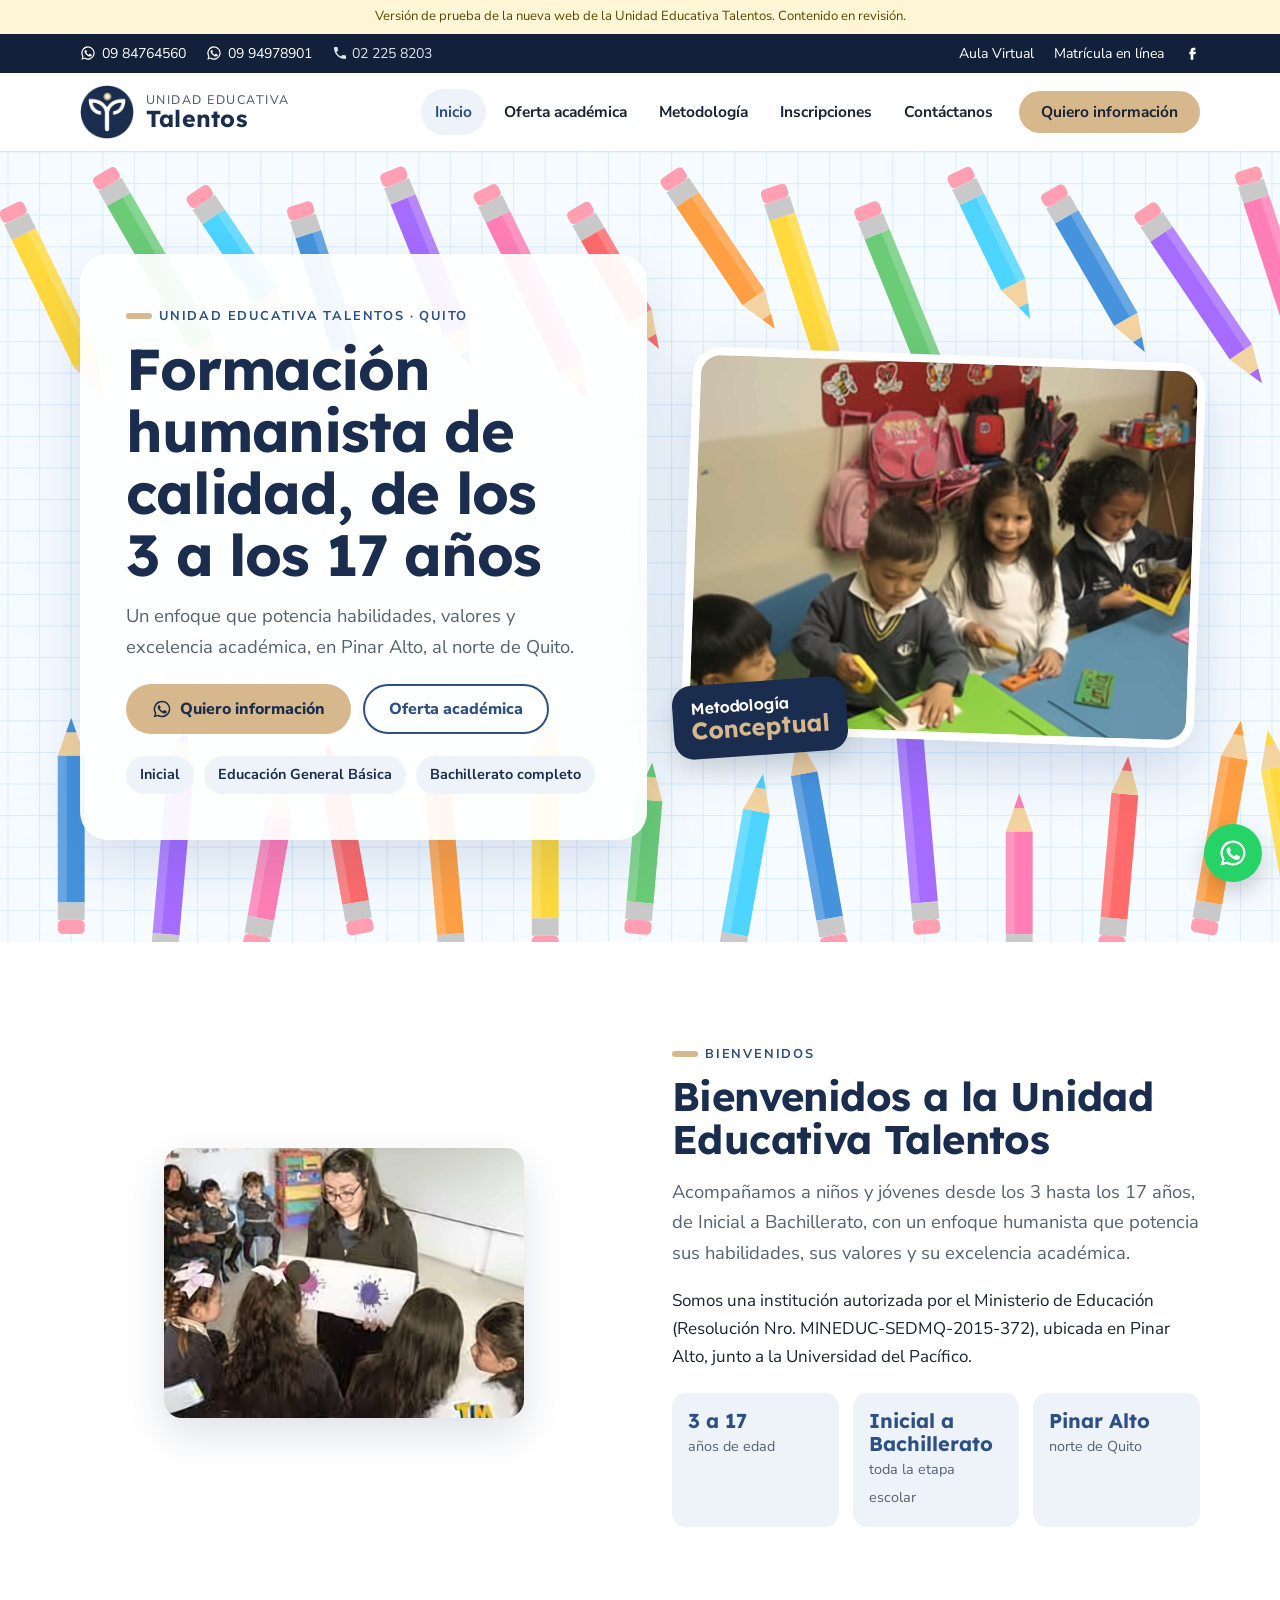
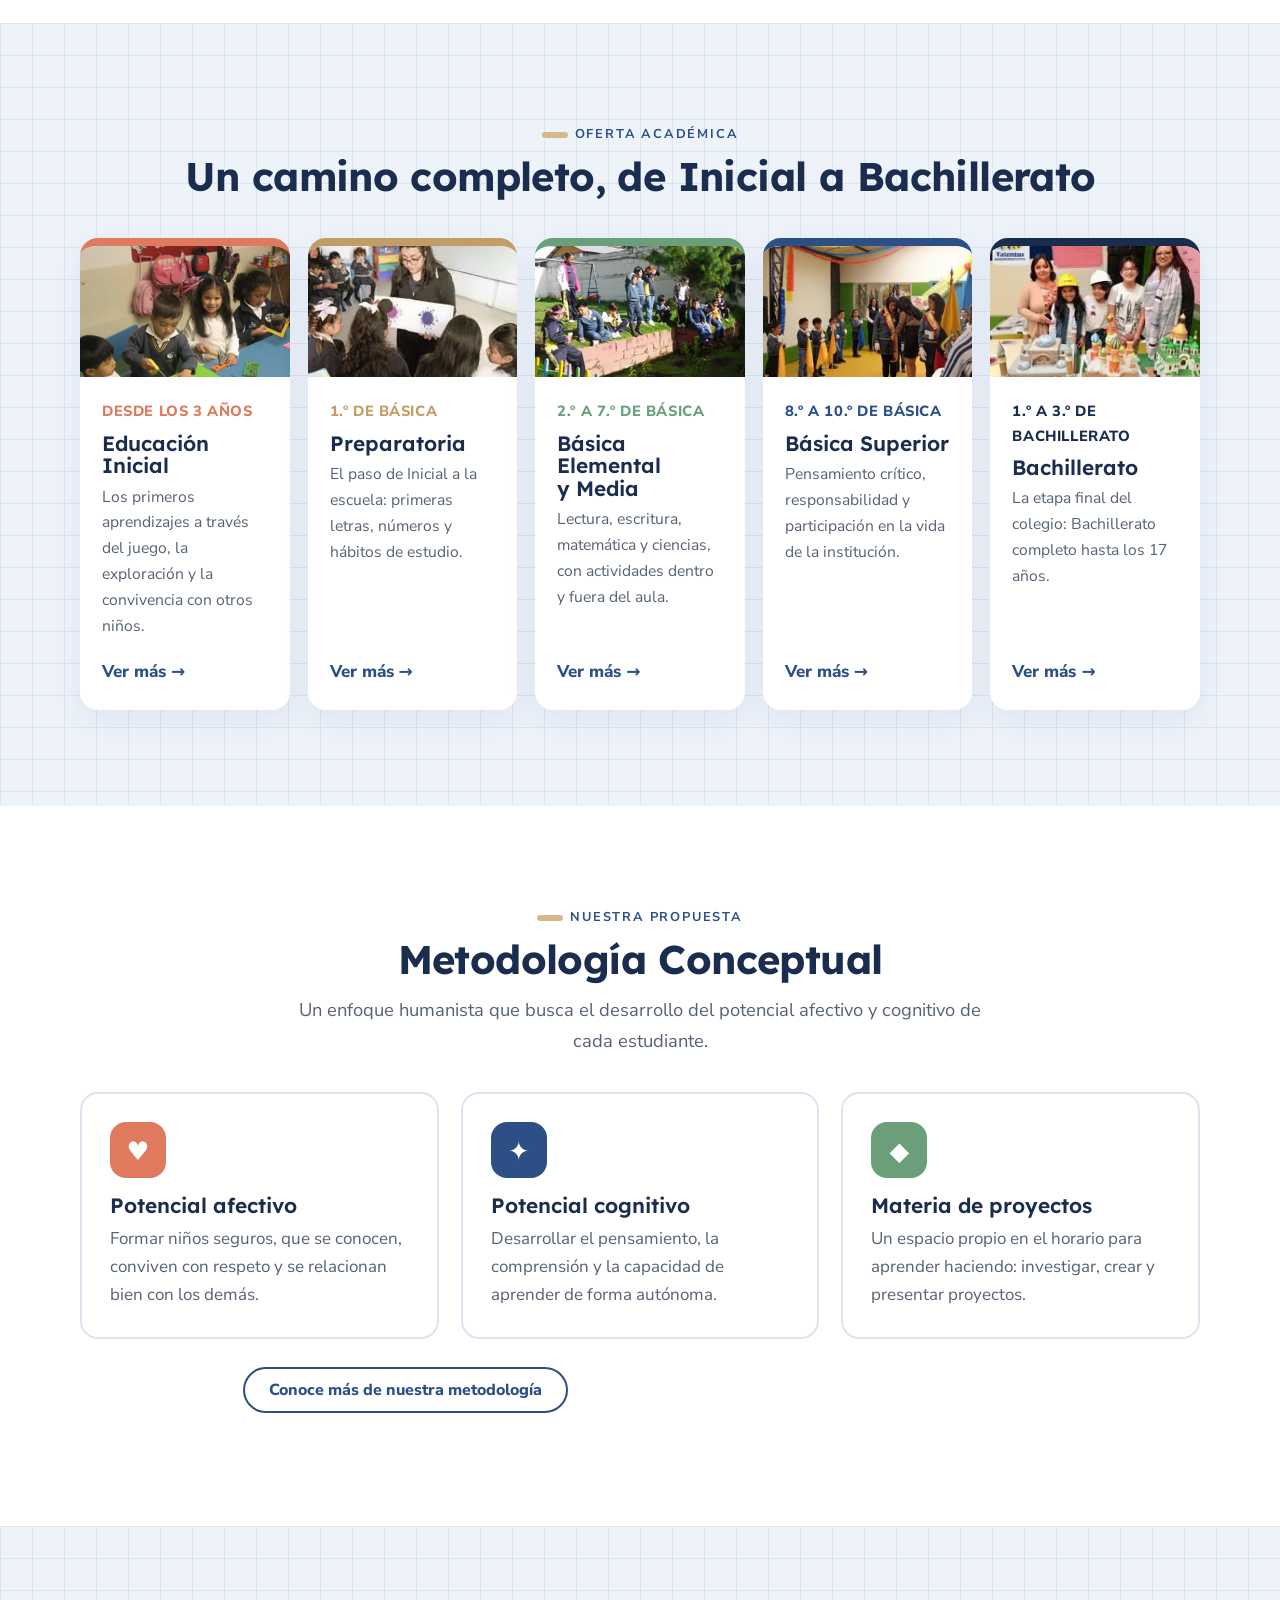
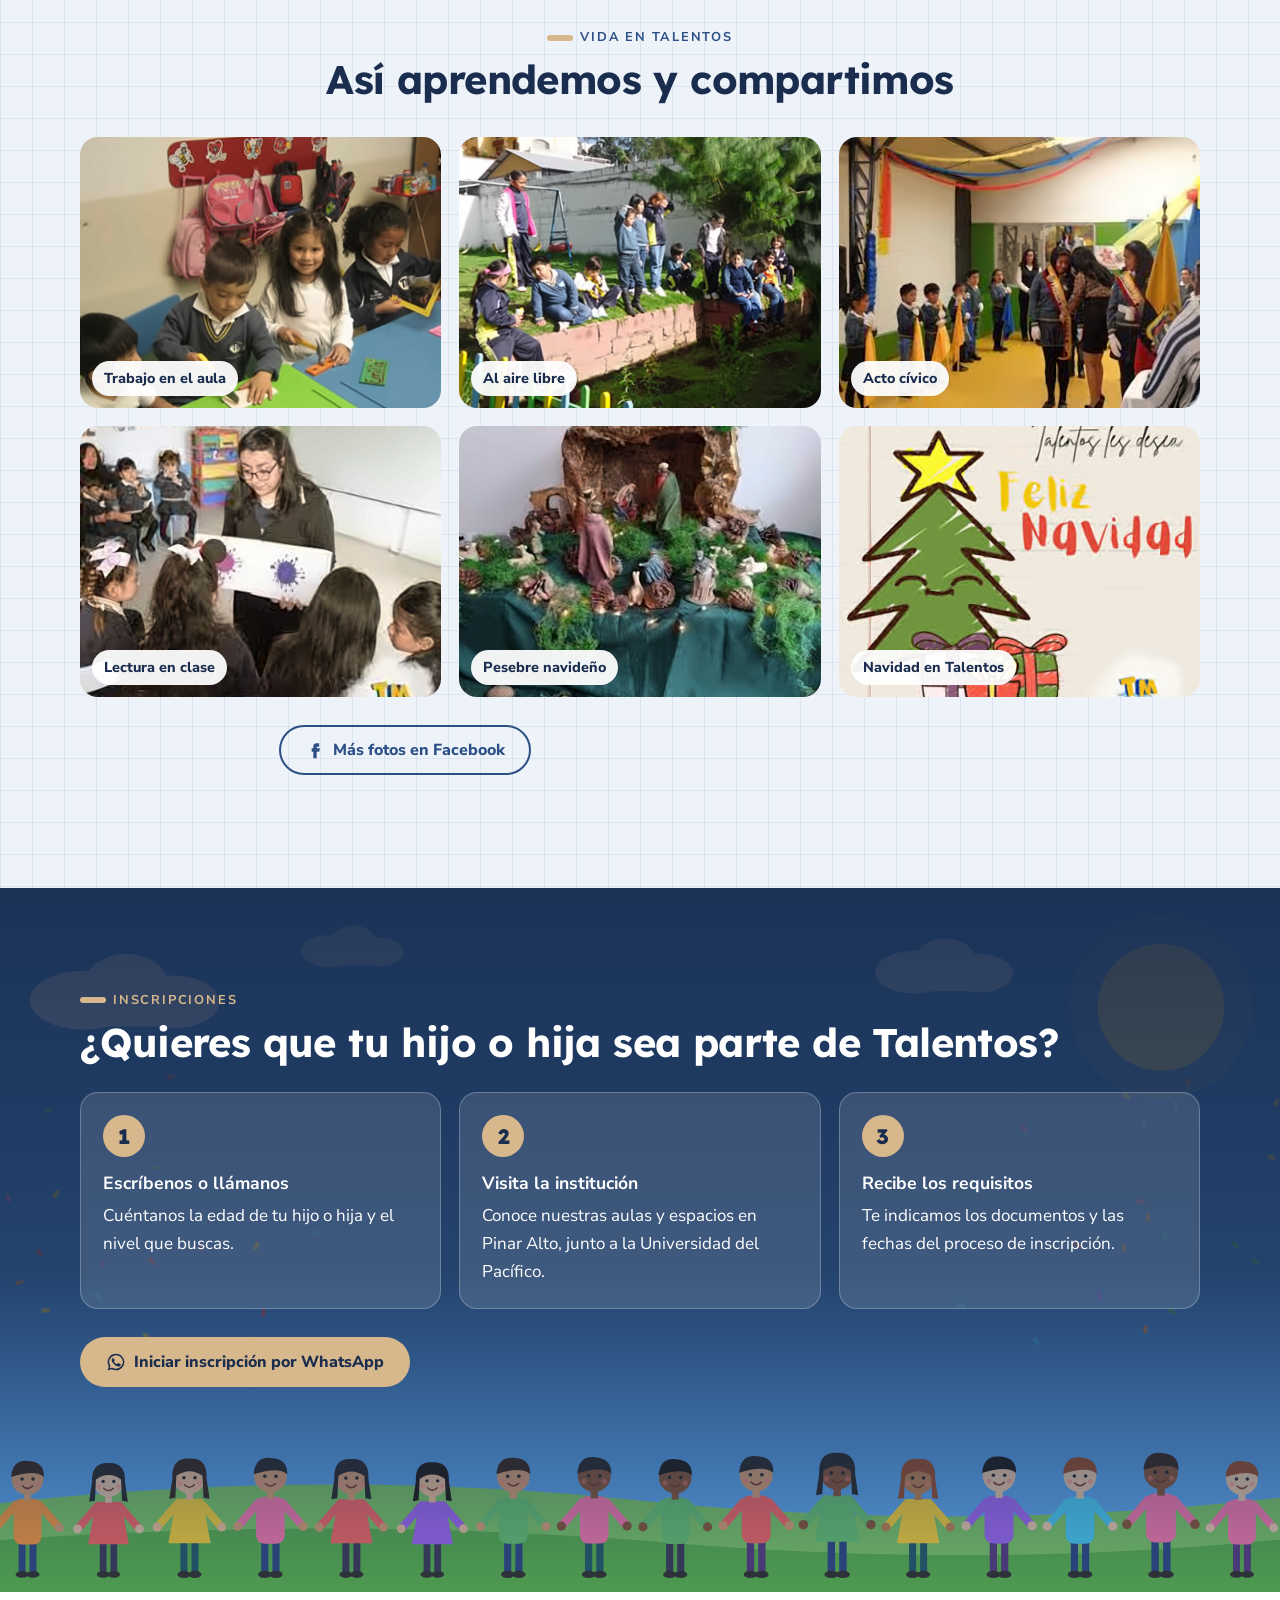
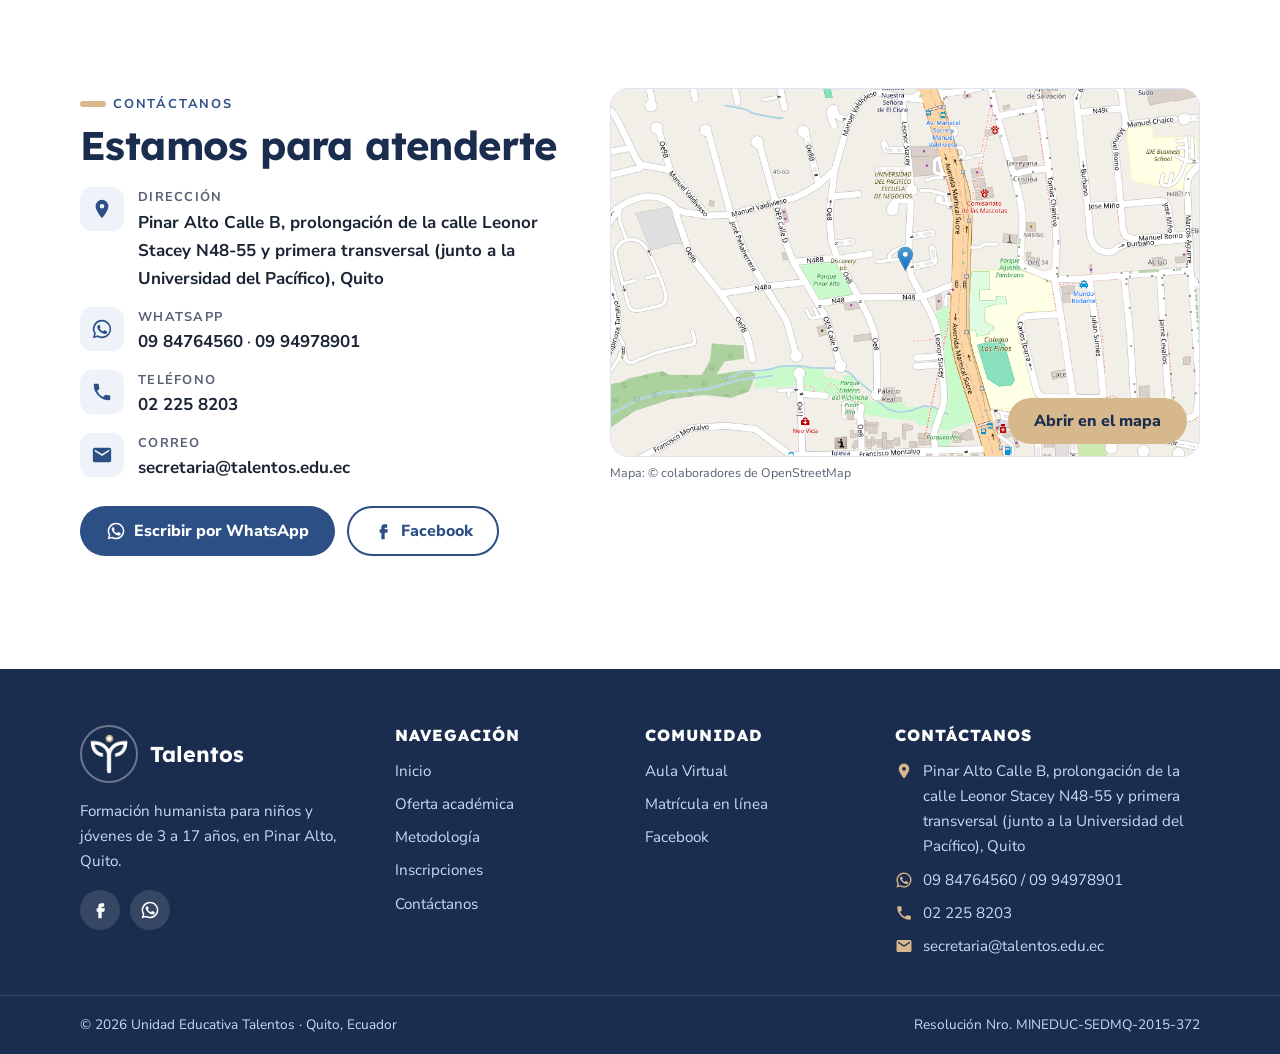
==== index.html @ 684db50d "Foto de bienvenida a 360 px Co-Authored-By: Claude Opus 5.5 <noreply@anthropic.com> Claude-Session: " ====
<!doctype html>
<html lang="es">
<head>
<meta charset="utf-8">
<meta name="viewport" content="width=device-width, initial-scale=1, viewport-fit=cover">
<title>Unidad Educativa Talentos</title>
<meta name="claude:viewport-fit-sides" content="cover">
<meta name="description" content="Formación humanista para niños y jóvenes de 3 a 17 años, de Inicial a Bachillerato, en Pinar Alto, Quito.">
<meta name="robots" content="noindex, nofollow">
<link rel="icon" href="img/favicon.png?v=202610282336">
<link rel="preconnect" href="https://fonts.googleapis.com"><link rel="preconnect" href="https://fonts.gstatic.com" crossorigin>
<link rel="stylesheet" href="https://fonts.googleapis.com/css2?family=Lexend:wght@500;600;700&family=Nunito+Sans:opsz,wght@6..12,400;6..12,700;6..12,800&display=swap">
<link rel="stylesheet" href="estilos.css?v=202610282336">
</head>
<body>
<div class="aviso">Versión de prueba de la nueva web de la Unidad Educativa Talentos. Contenido en revisión.</div>
<div class="topbar"><div class="wrap">
  <div class="grupo"><a href="https://wa.me/593984764560?text=Hola%2C%20quisiera%20informaci%C3%B3n%20sobre%20la%20Unidad%20Educativa%20Talentos" target="_blank" rel="noopener"><svg viewBox="0 0 24 24" aria-hidden="true"><path fill="currentColor" d="M12 2a10 10 0 0 0-8.6 15.1L2 22l5-1.3A10 10 0 1 0 12 2zm0 18.2a8.2 8.2 0 0 1-4.2-1.2l-.3-.2-3 .8.8-2.9-.2-.3A8.2 8.2 0 1 1 12 20.2zm4.5-6.1c-.2-.1-1.5-.7-1.7-.8s-.4-.1-.6.1-.7.8-.8 1-.3.2-.5.1a6.7 6.7 0 0 1-3.3-2.9c-.3-.4.3-.4.7-1.4.1-.2 0-.3 0-.5l-.8-1.8c-.2-.5-.4-.4-.6-.4h-.5a1 1 0 0 0-.7.3 3 3 0 0 0-.9 2.2 5.2 5.2 0 0 0 1.1 2.7 11.9 11.9 0 0 0 4.6 4c1.7.7 2.4.8 3.2.7a2.8 2.8 0 0 0 1.8-1.3 2.3 2.3 0 0 0 .2-1.3c-.1-.1-.3-.2-.5-.3z"/></svg> 09 84764560</a><a href="https://wa.me/593994978901?text=Hola%2C%20quisiera%20informaci%C3%B3n%20sobre%20la%20Unidad%20Educativa%20Talentos" target="_blank" rel="noopener"><svg viewBox="0 0 24 24" aria-hidden="true"><path fill="currentColor" d="M12 2a10 10 0 0 0-8.6 15.1L2 22l5-1.3A10 10 0 1 0 12 2zm0 18.2a8.2 8.2 0 0 1-4.2-1.2l-.3-.2-3 .8.8-2.9-.2-.3A8.2 8.2 0 1 1 12 20.2zm4.5-6.1c-.2-.1-1.5-.7-1.7-.8s-.4-.1-.6.1-.7.8-.8 1-.3.2-.5.1a6.7 6.7 0 0 1-3.3-2.9c-.3-.4.3-.4.7-1.4.1-.2 0-.3 0-.5l-.8-1.8c-.2-.5-.4-.4-.6-.4h-.5a1 1 0 0 0-.7.3 3 3 0 0 0-.9 2.2 5.2 5.2 0 0 0 1.1 2.7 11.9 11.9 0 0 0 4.6 4c1.7.7 2.4.8 3.2.7a2.8 2.8 0 0 0 1.8-1.3 2.3 2.3 0 0 0 .2-1.3c-.1-.1-.3-.2-.5-.3z"/></svg> 09 94978901</a><span><svg style="width:16px;height:16px;vertical-align:-3px" viewBox="0 0 24 24" aria-hidden="true"><path fill="currentColor" d="M6.6 10.8a15.2 15.2 0 0 0 6.6 6.6l2.2-2.2a1 1 0 0 1 1-.3 11.4 11.4 0 0 0 3.6.6 1 1 0 0 1 1 1V20a1 1 0 0 1-1 1A17 17 0 0 1 3 4a1 1 0 0 1 1-1h3.5a1 1 0 0 1 1 1 11.4 11.4 0 0 0 .6 3.6 1 1 0 0 1-.3 1z"/></svg> 02 225 8203</span></div>
  <div class="grupo"><a href="http://www.talentos.edu.ec/aula" target="_blank" rel="noopener">Aula Virtual</a><a href="https://www.talentos.edu.ec/matriculas/index.php" target="_blank" rel="noopener">Matrícula en línea</a><a href="https://www.facebook.com/TalentosEcuador/" target="_blank" rel="noopener" aria-label="Facebook"><svg viewBox="0 0 24 24" aria-hidden="true"><path fill="currentColor" d="M14 8h3V4h-3a4 4 0 0 0-4 4v2H8v4h2v8h4v-8h3l1-4h-4V8.5c0-.3.2-.5.5-.5z"/></svg></a></div>
</div></div>
<header class="header"><div class="wrap">
  <a class="logo" href="index.html"><img src="img/logo-talentos.png?v=202610282336" alt="" width="54" height="54"><span>Unidad Educativa<b>Talentos</b></span></a>
  <button class="menu-btn" type="button" aria-expanded="false" aria-controls="nav"><span></span> Menú</button>
  <nav class="nav" id="nav" aria-label="Principal"><ul><li><a href="index.html" aria-current="page">Inicio</a></li><li><a href="oferta-academica.html">Oferta académica</a></li><li><a href="metodologia.html">Metodología</a></li><li><a href="inscripciones.html">Inscripciones</a></li><li><a href="contactanos.html">Contáctanos</a></li><li><a class="btn btn-sol" href="https://wa.me/593984764560?text=Hola%2C%20quisiera%20informaci%C3%B3n%20sobre%20la%20Unidad%20Educativa%20Talentos" target="_blank" rel="noopener">Quiero información</a></li></ul></nav>
</div></header>
<main>

<section class="hero"><div class="wrap">
 <div class="hero-card">
  <span class="eyebrow">Unidad Educativa Talentos · Quito</span>
  <h1>Formación humanista de calidad, de los 3 a los 17 años</h1>
  <p>Un enfoque que potencia habilidades, valores y excelencia académica, en Pinar Alto, al norte de Quito.</p>
  <div class="acciones"><a class="btn btn-sol" href="https://wa.me/593984764560?text=Hola%2C%20quisiera%20informaci%C3%B3n%20sobre%20la%20Unidad%20Educativa%20Talentos" target="_blank" rel="noopener"><svg viewBox="0 0 24 24" aria-hidden="true"><path fill="currentColor" d="M12 2a10 10 0 0 0-8.6 15.1L2 22l5-1.3A10 10 0 1 0 12 2zm0 18.2a8.2 8.2 0 0 1-4.2-1.2l-.3-.2-3 .8.8-2.9-.2-.3A8.2 8.2 0 1 1 12 20.2zm4.5-6.1c-.2-.1-1.5-.7-1.7-.8s-.4-.1-.6.1-.7.8-.8 1-.3.2-.5.1a6.7 6.7 0 0 1-3.3-2.9c-.3-.4.3-.4.7-1.4.1-.2 0-.3 0-.5l-.8-1.8c-.2-.5-.4-.4-.6-.4h-.5a1 1 0 0 0-.7.3 3 3 0 0 0-.9 2.2 5.2 5.2 0 0 0 1.1 2.7 11.9 11.9 0 0 0 4.6 4c1.7.7 2.4.8 3.2.7a2.8 2.8 0 0 0 1.8-1.3 2.3 2.3 0 0 0 .2-1.3c-.1-.1-.3-.2-.5-.3z"/></svg> Quiero información</a><a class="btn btn-linea" href="oferta-academica.html">Oferta académica</a></div>
  <div class="hero-chips"><span class="chip">Inicial</span><span class="chip">Educación General Básica</span><span class="chip">Bachillerato completo</span></div>
 </div>
 <div class="hero-foto"><img src="fotos/inicial-aula.jpg?v=202610282336" alt="Niños de Inicial trabajando en el aula"><div class="sello">Metodología<b>Conceptual</b></div></div>
</div></section>

<section class="section"><div class="wrap split">
 <img src="fotos/lectura.jpg?v=202610282336" alt="Docente leyendo con sus estudiantes" loading="lazy">
 <div><span class="eyebrow">Bienvenidos</span><h2>Bienvenidos a la Unidad Educativa Talentos</h2>
  <p class="lead" style="margin-top:16px">Acompañamos a niños y jóvenes desde los 3 hasta los 17 años, de Inicial a Bachillerato, con un enfoque humanista que potencia sus habilidades, sus valores y su excelencia académica.</p>
  <p>Somos una institución autorizada por el Ministerio de Educación (Resolución Nro. MINEDUC-SEDMQ-2015-372), ubicada en Pinar Alto, junto a la Universidad del Pacífico.</p>
  <div class="datos"><div class="dato"><b>3 a 17</b><span>años de edad</span></div><div class="dato"><b>Inicial a Bachillerato</b><span>toda la etapa escolar</span></div><div class="dato"><b>Pinar Alto</b><span>norte de Quito</span></div></div>
 </div></div></section>

<section class="section fondo-cuadro"><div class="wrap">
 <div class="center"><span class="eyebrow">Oferta académica</span><h2>Un camino completo, de Inicial a Bachillerato</h2></div>
 <div class="niveles"><article class="nivel" style="--c:var(--coral)"><img src="fotos/inicial-aula.jpg?v=202610282336" alt="Educación Inicial" loading="lazy">
<div class="cuerpo"><span class="edad">Desde los 3 años</span><h3>Educación Inicial</h3><p>Los primeros aprendizajes a través del juego, la exploración y la convivencia con otros niños.</p><a class="mas" href="oferta-academica.html#inicial">Ver más</a></div></article><article class="nivel" style="--c:var(--sol-osc)"><img src="fotos/lectura.jpg?v=202610282336" alt="Preparatoria" loading="lazy">
<div class="cuerpo"><span class="edad">1.º de Básica</span><h3>Preparatoria</h3><p>El paso de Inicial a la escuela: primeras letras, números y hábitos de estudio.</p><a class="mas" href="oferta-academica.html#preparatoria">Ver más</a></div></article><article class="nivel" style="--c:var(--verde)"><img src="fotos/patio.jpg?v=202610282336" alt="Básica Elemental y Media" loading="lazy">
<div class="cuerpo"><span class="edad">2.º a 7.º de Básica</span><h3>Básica Elemental y Media</h3><p>Lectura, escritura, matemática y ciencias, con actividades dentro y fuera del aula.</p><a class="mas" href="oferta-academica.html#elemental-media">Ver más</a></div></article><article class="nivel" style="--c:var(--azul)"><img src="fotos/acto-civico.jpg?v=202610282336" alt="Básica Superior" loading="lazy">
<div class="cuerpo"><span class="edad">8.º a 10.º de Básica</span><h3>Básica Superior</h3><p>Pensamiento crítico, responsabilidad y participación en la vida de la institución.</p><a class="mas" href="oferta-academica.html#superior">Ver más</a></div></article><article class="nivel" style="--c:var(--azul-osc)"><img src="img/bachillerato.jpg?v=202610282336" alt="Bachillerato" loading="lazy">
<div class="cuerpo"><span class="edad">1.º a 3.º de Bachillerato</span><h3>Bachillerato</h3><p>La etapa final del colegio: Bachillerato completo hasta los 17 años.</p><a class="mas" href="oferta-academica.html#bachillerato">Ver más</a></div></article></div>
</div></section>

<section class="section"><div class="wrap">
 <div class="center"><span class="eyebrow">Nuestra propuesta</span><h2>Metodología Conceptual</h2>
 <p class="lead" style="margin-top:14px">Un enfoque humanista que busca el desarrollo del potencial afectivo y cognitivo de cada estudiante.</p></div>
 <div class="pilares">
  <div class="pilar" style="--c:var(--coral)"><div class="ico">♥</div><h3>Potencial afectivo</h3><p>Formar niños seguros, que se conocen, conviven con respeto y se relacionan bien con los demás.</p></div>
  <div class="pilar" style="--c:var(--azul)"><div class="ico">✦</div><h3>Potencial cognitivo</h3><p>Desarrollar el pensamiento, la comprensión y la capacidad de aprender de forma autónoma.</p></div>
  <div class="pilar" style="--c:var(--verde)"><div class="ico">◆</div><h3>Materia de proyectos</h3><p>Un espacio propio en el horario para aprender haciendo: investigar, crear y presentar proyectos.</p></div>
 </div>
 <p class="center" style="margin-top:28px"><a class="btn btn-linea" href="metodologia.html">Conoce más de nuestra metodología</a></p>
</div></section>

<section class="section fondo-cuadro"><div class="wrap">
 <div class="center"><span class="eyebrow">Vida en Talentos</span><h2>Así aprendemos y compartimos</h2></div>
 <div class="galeria"><figure><img src="fotos/inicial-aula.jpg?v=202610282336" alt="Trabajo en el aula" loading="lazy"><figcaption>Trabajo en el aula</figcaption></figure><figure><img src="fotos/patio.jpg?v=202610282336" alt="Al aire libre" loading="lazy"><figcaption>Al aire libre</figcaption></figure><figure><img src="fotos/acto-civico.jpg?v=202610282336" alt="Acto cívico" loading="lazy"><figcaption>Acto cívico</figcaption></figure><figure><img src="fotos/lectura.jpg?v=202610282336" alt="Lectura en clase" loading="lazy"><figcaption>Lectura en clase</figcaption></figure><figure><img src="fotos/pesebre.jpg?v=202610282336" alt="Pesebre navideño" loading="lazy"><figcaption>Pesebre navideño</figcaption></figure><figure><img src="fotos/navidad.jpg?v=202610282336" alt="Navidad en Talentos" loading="lazy"><figcaption>Navidad en Talentos</figcaption></figure></div>
 <p class="center" style="margin-top:28px"><a class="btn btn-linea" href="https://www.facebook.com/TalentosEcuador/" target="_blank" rel="noopener"><svg viewBox="0 0 24 24" aria-hidden="true"><path fill="currentColor" d="M14 8h3V4h-3a4 4 0 0 0-4 4v2H8v4h2v8h4v-8h3l1-4h-4V8.5c0-.3.2-.5.5-.5z"/></svg> Más fotos en Facebook</a></p>
</div></section>

<section class="banda"><div class="wrap">
 <span class="eyebrow">Inscripciones</span><h2>¿Quieres que tu hijo o hija sea parte de Talentos?</h2>
 <ol class="pasos">
<li><b>Escríbenos o llámanos</b>Cuéntanos la edad de tu hijo o hija y el nivel que buscas.</li>
<li><b>Visita la institución</b>Conoce nuestras aulas y espacios en Pinar Alto, junto a la Universidad del Pacífico.</li>
<li><b>Recibe los requisitos</b>Te indicamos los documentos y las fechas del proceso de inscripción.</li></ol>
 <a class="btn btn-sol" href="https://wa.me/593984764560?text=Hola%2C%20quisiera%20informaci%C3%B3n%20sobre%20la%20Unidad%20Educativa%20Talentos" target="_blank" rel="noopener"><svg viewBox="0 0 24 24" aria-hidden="true"><path fill="currentColor" d="M12 2a10 10 0 0 0-8.6 15.1L2 22l5-1.3A10 10 0 1 0 12 2zm0 18.2a8.2 8.2 0 0 1-4.2-1.2l-.3-.2-3 .8.8-2.9-.2-.3A8.2 8.2 0 1 1 12 20.2zm4.5-6.1c-.2-.1-1.5-.7-1.7-.8s-.4-.1-.6.1-.7.8-.8 1-.3.2-.5.1a6.7 6.7 0 0 1-3.3-2.9c-.3-.4.3-.4.7-1.4.1-.2 0-.3 0-.5l-.8-1.8c-.2-.5-.4-.4-.6-.4h-.5a1 1 0 0 0-.7.3 3 3 0 0 0-.9 2.2 5.2 5.2 0 0 0 1.1 2.7 11.9 11.9 0 0 0 4.6 4c1.7.7 2.4.8 3.2.7a2.8 2.8 0 0 0 1.8-1.3 2.3 2.3 0 0 0 .2-1.3c-.1-.1-.3-.2-.5-.3z"/></svg> Iniciar inscripción por WhatsApp</a>
</div></section>

<section class="section"><div class="wrap"><div class="contacto">
<div><span class="eyebrow">Contáctanos</span><h2>Estamos para atenderte</h2>
<ul class="lista-contacto">
<li><span class="i"><svg viewBox="0 0 24 24" aria-hidden="true"><path fill="currentColor" d="M12 2a7 7 0 0 0-7 7c0 5.2 7 13 7 13s7-7.8 7-13a7 7 0 0 0-7-7zm0 9.5A2.5 2.5 0 1 1 12 6.5a2.5 2.5 0 0 1 0 5z"/></svg></span><div><b>Dirección</b><span>Pinar Alto Calle B, prolongación de la calle Leonor Stacey N48-55 y primera transversal (junto a la Universidad del Pacífico), Quito</span></div></li>
<li><span class="i"><svg viewBox="0 0 24 24" aria-hidden="true"><path fill="currentColor" d="M12 2a10 10 0 0 0-8.6 15.1L2 22l5-1.3A10 10 0 1 0 12 2zm0 18.2a8.2 8.2 0 0 1-4.2-1.2l-.3-.2-3 .8.8-2.9-.2-.3A8.2 8.2 0 1 1 12 20.2zm4.5-6.1c-.2-.1-1.5-.7-1.7-.8s-.4-.1-.6.1-.7.8-.8 1-.3.2-.5.1a6.7 6.7 0 0 1-3.3-2.9c-.3-.4.3-.4.7-1.4.1-.2 0-.3 0-.5l-.8-1.8c-.2-.5-.4-.4-.6-.4h-.5a1 1 0 0 0-.7.3 3 3 0 0 0-.9 2.2 5.2 5.2 0 0 0 1.1 2.7 11.9 11.9 0 0 0 4.6 4c1.7.7 2.4.8 3.2.7a2.8 2.8 0 0 0 1.8-1.3 2.3 2.3 0 0 0 .2-1.3c-.1-.1-.3-.2-.5-.3z"/></svg></span><div><b>WhatsApp</b><span>09 84764560</span> · <span>09 94978901</span></div></li>
<li><span class="i"><svg viewBox="0 0 24 24" aria-hidden="true"><path fill="currentColor" d="M6.6 10.8a15.2 15.2 0 0 0 6.6 6.6l2.2-2.2a1 1 0 0 1 1-.3 11.4 11.4 0 0 0 3.6.6 1 1 0 0 1 1 1V20a1 1 0 0 1-1 1A17 17 0 0 1 3 4a1 1 0 0 1 1-1h3.5a1 1 0 0 1 1 1 11.4 11.4 0 0 0 .6 3.6 1 1 0 0 1-.3 1z"/></svg></span><div><b>Teléfono</b><span>02 225 8203</span></div></li>
<li><span class="i"><svg viewBox="0 0 24 24" aria-hidden="true"><path fill="currentColor" d="M20 4H4a2 2 0 0 0-2 2v12a2 2 0 0 0 2 2h16a2 2 0 0 0 2-2V6a2 2 0 0 0-2-2zm0 4-8 5-8-5V6l8 5 8-5z"/></svg></span><div><b>Correo</b><span>secretaria@talentos.edu.ec</span></div></li>
</ul>
<p style="margin-top:24px;display:flex;gap:12px;flex-wrap:wrap"><a class="btn btn-azul" href="https://wa.me/593984764560?text=Hola%2C%20quisiera%20informaci%C3%B3n%20sobre%20la%20Unidad%20Educativa%20Talentos" target="_blank" rel="noopener"><svg viewBox="0 0 24 24" aria-hidden="true"><path fill="currentColor" d="M12 2a10 10 0 0 0-8.6 15.1L2 22l5-1.3A10 10 0 1 0 12 2zm0 18.2a8.2 8.2 0 0 1-4.2-1.2l-.3-.2-3 .8.8-2.9-.2-.3A8.2 8.2 0 1 1 12 20.2zm4.5-6.1c-.2-.1-1.5-.7-1.7-.8s-.4-.1-.6.1-.7.8-.8 1-.3.2-.5.1a6.7 6.7 0 0 1-3.3-2.9c-.3-.4.3-.4.7-1.4.1-.2 0-.3 0-.5l-.8-1.8c-.2-.5-.4-.4-.6-.4h-.5a1 1 0 0 0-.7.3 3 3 0 0 0-.9 2.2 5.2 5.2 0 0 0 1.1 2.7 11.9 11.9 0 0 0 4.6 4c1.7.7 2.4.8 3.2.7a2.8 2.8 0 0 0 1.8-1.3 2.3 2.3 0 0 0 .2-1.3c-.1-.1-.3-.2-.5-.3z"/></svg> Escribir por WhatsApp</a><a class="btn btn-linea" href="https://www.facebook.com/TalentosEcuador/" target="_blank" rel="noopener"><svg viewBox="0 0 24 24" aria-hidden="true"><path fill="currentColor" d="M14 8h3V4h-3a4 4 0 0 0-4 4v2H8v4h2v8h4v-8h3l1-4h-4V8.5c0-.3.2-.5.5-.5z"/></svg> Facebook</a></p></div>
<div><a class="mapa" href="https://www.openstreetmap.org/?mlat=-0.15151&mlon=-78.49880#map=17/-0.15151/-78.49880" target="_blank" rel="noopener"><img src="img/mapa.png?v=202610282336" alt="Mapa de la ubicación de la Unidad Educativa Talentos en Pinar Alto, Quito"><span class="btn btn-sol ver">Abrir en el mapa</span></a>
<p class="credito">Mapa: © colaboradores de OpenStreetMap</p></div></div></div></section>

</main>
<footer class="footer">
  <div class="wrap">
    <div><span class="logo-pie"><img src="img/logo-talentos.png?v=202610282336" alt="" width="58" height="58"><b>Talentos</b></span>
      <p style="margin-top:16px">Formación humanista para niños y jóvenes de 3 a 17 años, en Pinar Alto, Quito.</p>
      <div class="redes"><a href="https://www.facebook.com/TalentosEcuador/" target="_blank" rel="noopener" aria-label="Facebook"><svg viewBox="0 0 24 24" aria-hidden="true"><path fill="currentColor" d="M14 8h3V4h-3a4 4 0 0 0-4 4v2H8v4h2v8h4v-8h3l1-4h-4V8.5c0-.3.2-.5.5-.5z"/></svg></a><a href="https://wa.me/593984764560?text=Hola%2C%20quisiera%20informaci%C3%B3n%20sobre%20la%20Unidad%20Educativa%20Talentos" target="_blank" rel="noopener" aria-label="WhatsApp"><svg viewBox="0 0 24 24" aria-hidden="true"><path fill="currentColor" d="M12 2a10 10 0 0 0-8.6 15.1L2 22l5-1.3A10 10 0 1 0 12 2zm0 18.2a8.2 8.2 0 0 1-4.2-1.2l-.3-.2-3 .8.8-2.9-.2-.3A8.2 8.2 0 1 1 12 20.2zm4.5-6.1c-.2-.1-1.5-.7-1.7-.8s-.4-.1-.6.1-.7.8-.8 1-.3.2-.5.1a6.7 6.7 0 0 1-3.3-2.9c-.3-.4.3-.4.7-1.4.1-.2 0-.3 0-.5l-.8-1.8c-.2-.5-.4-.4-.6-.4h-.5a1 1 0 0 0-.7.3 3 3 0 0 0-.9 2.2 5.2 5.2 0 0 0 1.1 2.7 11.9 11.9 0 0 0 4.6 4c1.7.7 2.4.8 3.2.7a2.8 2.8 0 0 0 1.8-1.3 2.3 2.3 0 0 0 .2-1.3c-.1-.1-.3-.2-.5-.3z"/></svg></a></div></div>
    <div><h4>Navegación</h4><ul><li><a href="index.html">Inicio</a></li><li><a href="oferta-academica.html">Oferta académica</a></li><li><a href="metodologia.html">Metodología</a></li><li><a href="inscripciones.html">Inscripciones</a></li><li><a href="contactanos.html">Contáctanos</a></li></ul></div>
    <div><h4>Comunidad</h4><ul><li><a href="http://www.talentos.edu.ec/aula" target="_blank" rel="noopener">Aula Virtual</a></li><li><a href="https://www.talentos.edu.ec/matriculas/index.php" target="_blank" rel="noopener">Matrícula en línea</a></li><li><a href="https://www.facebook.com/TalentosEcuador/" target="_blank" rel="noopener">Facebook</a></li></ul></div>
    <div><h4>Contáctanos</h4><ul class="contacto-pie">
      <li><svg viewBox="0 0 24 24" aria-hidden="true"><path fill="currentColor" d="M12 2a7 7 0 0 0-7 7c0 5.2 7 13 7 13s7-7.8 7-13a7 7 0 0 0-7-7zm0 9.5A2.5 2.5 0 1 1 12 6.5a2.5 2.5 0 0 1 0 5z"/></svg><span>Pinar Alto Calle B, prolongación de la calle Leonor Stacey N48-55 y primera transversal (junto a la Universidad del Pacífico), Quito</span></li>
      <li><svg viewBox="0 0 24 24" aria-hidden="true"><path fill="currentColor" d="M12 2a10 10 0 0 0-8.6 15.1L2 22l5-1.3A10 10 0 1 0 12 2zm0 18.2a8.2 8.2 0 0 1-4.2-1.2l-.3-.2-3 .8.8-2.9-.2-.3A8.2 8.2 0 1 1 12 20.2zm4.5-6.1c-.2-.1-1.5-.7-1.7-.8s-.4-.1-.6.1-.7.8-.8 1-.3.2-.5.1a6.7 6.7 0 0 1-3.3-2.9c-.3-.4.3-.4.7-1.4.1-.2 0-.3 0-.5l-.8-1.8c-.2-.5-.4-.4-.6-.4h-.5a1 1 0 0 0-.7.3 3 3 0 0 0-.9 2.2 5.2 5.2 0 0 0 1.1 2.7 11.9 11.9 0 0 0 4.6 4c1.7.7 2.4.8 3.2.7a2.8 2.8 0 0 0 1.8-1.3 2.3 2.3 0 0 0 .2-1.3c-.1-.1-.3-.2-.5-.3z"/></svg><span>09 84764560 / 09 94978901</span></li>
      <li><svg viewBox="0 0 24 24" aria-hidden="true"><path fill="currentColor" d="M6.6 10.8a15.2 15.2 0 0 0 6.6 6.6l2.2-2.2a1 1 0 0 1 1-.3 11.4 11.4 0 0 0 3.6.6 1 1 0 0 1 1 1V20a1 1 0 0 1-1 1A17 17 0 0 1 3 4a1 1 0 0 1 1-1h3.5a1 1 0 0 1 1 1 11.4 11.4 0 0 0 .6 3.6 1 1 0 0 1-.3 1z"/></svg><span>02 225 8203</span></li>
      <li><svg viewBox="0 0 24 24" aria-hidden="true"><path fill="currentColor" d="M20 4H4a2 2 0 0 0-2 2v12a2 2 0 0 0 2 2h16a2 2 0 0 0 2-2V6a2 2 0 0 0-2-2zm0 4-8 5-8-5V6l8 5 8-5z"/></svg><span>secretaria@talentos.edu.ec</span></li></ul></div>
  </div>
  <div class="legal"><div class="wrap"><span>© <span id="anio">2026</span> Unidad Educativa Talentos · Quito, Ecuador</span><span>Resolución Nro. MINEDUC-SEDMQ-2015-372</span></div></div>
</footer>
<a class="wa-flot" href="https://wa.me/593984764560?text=Hola%2C%20quisiera%20informaci%C3%B3n%20sobre%20la%20Unidad%20Educativa%20Talentos" target="_blank" rel="noopener" aria-label="Escríbenos por WhatsApp"><svg viewBox="0 0 24 24" aria-hidden="true"><path fill="currentColor" d="M12 2a10 10 0 0 0-8.6 15.1L2 22l5-1.3A10 10 0 1 0 12 2zm0 18.2a8.2 8.2 0 0 1-4.2-1.2l-.3-.2-3 .8.8-2.9-.2-.3A8.2 8.2 0 1 1 12 20.2zm4.5-6.1c-.2-.1-1.5-.7-1.7-.8s-.4-.1-.6.1-.7.8-.8 1-.3.2-.5.1a6.7 6.7 0 0 1-3.3-2.9c-.3-.4.3-.4.7-1.4.1-.2 0-.3 0-.5l-.8-1.8c-.2-.5-.4-.4-.6-.4h-.5a1 1 0 0 0-.7.3 3 3 0 0 0-.9 2.2 5.2 5.2 0 0 0 1.1 2.7 11.9 11.9 0 0 0 4.6 4c1.7.7 2.4.8 3.2.7a2.8 2.8 0 0 0 1.8-1.3 2.3 2.3 0 0 0 .2-1.3c-.1-.1-.3-.2-.5-.3z"/></svg></a>
<script>document.addEventListener('DOMContentLoaded',function(){var b=document.querySelector('.menu-btn'),n=document.getElementById('nav');
if(b&&n){b.addEventListener('click',function(){var a=n.classList.toggle('abierto');b.setAttribute('aria-expanded',a?'true':'false');});}
var y=document.getElementById('anio');if(y)y.textContent=new Date().getFullYear();});</script>
</body>
</html>
---- estilos.css ----
/* Concepto: el brote del logo — azul marino y dorado de la marca sobre hojas cuadriculadas de cuaderno */
:root{
  --azul:#2c4f86; --azul-osc:#1a2d4e; --cielo:#8fb3e6; --cielo-claro:#eef3fa;
  --sol:#d7b88c; --sol-osc:#c29d66; --coral:#e07a5f; --verde:#6a9f7a;
  --tinta:#1a2433; --gris:#566274; --linea:#dce4ef; --papel:#ffffff;
  --f-display:"Lexend","Trebuchet MS",system-ui,sans-serif;
  --f-texto:"Nunito Sans","Segoe UI",system-ui,sans-serif;
  --radio:18px; --ancho:1160px;
  color-scheme:light;
}
*{box-sizing:border-box}
html{scroll-behavior:smooth}
@media (prefers-reduced-motion:reduce){html{scroll-behavior:auto}*{transition:none!important;animation:none!important}}
body{margin:0;background:var(--papel);color:var(--tinta);font:17px/1.65 var(--f-texto);-webkit-font-smoothing:antialiased}
img{max-width:100%;display:block}
a{color:var(--azul)}
a:focus-visible,button:focus-visible,summary:focus-visible{outline:3px solid var(--sol);outline-offset:3px;border-radius:6px}
h1,h2,h3{font-family:var(--f-display);line-height:1.08;margin:0;text-wrap:balance;color:var(--azul-osc)}
h1{font-size:clamp(2.2rem,4.6vw,3.6rem);font-weight:700;letter-spacing:-.02em}
h2{font-size:clamp(1.8rem,3.2vw,2.5rem);font-weight:700;letter-spacing:-.015em}
h3{font-size:1.3rem;font-weight:600}
p{margin:0 0 1em;max-width:65ch}
.wrap{max-width:var(--ancho);margin:0 auto;padding-left:max(20px,env(safe-area-inset-left,0px));padding-right:max(20px,env(safe-area-inset-right,0px))}
.eyebrow{font:700 .8rem/1 var(--f-texto);letter-spacing:.14em;text-transform:uppercase;color:var(--azul);display:inline-flex;align-items:center;gap:.55em;margin-bottom:14px}
.eyebrow:before{content:"";width:26px;height:6px;border-radius:3px;background:var(--sol)}
.section{padding-block:clamp(56px,8vw,96px)}
.center{text-align:center}.center p{margin-inline:auto}.center .eyebrow{justify-content:center}
.lead{font-size:1.15rem;color:var(--gris)}

/* aviso de prueba */
.aviso{background:#fff6d6;color:#5b4700;font-size:.82rem;text-align:center;padding:6px max(16px,env(safe-area-inset-right,0px)) 6px max(16px,env(safe-area-inset-left,0px))}

/* barra superior */
.topbar{background:#12203a;color:#dfe6f2;font-size:.88rem}
.topbar .wrap{display:flex;justify-content:space-between;align-items:center;gap:10px 22px;flex-wrap:wrap;padding-block:8px}
.topbar a{color:#fff;text-decoration:none;display:inline-flex;align-items:center;gap:6px}
.topbar a:hover{text-decoration:underline}
.topbar svg{width:16px;height:16px}
.topbar .grupo{display:flex;gap:6px 20px;flex-wrap:wrap;align-items:center}

/* cabecera */
.header{position:sticky;top:0;z-index:20;background:rgba(255,255,255,.96);backdrop-filter:blur(8px);border-bottom:1px solid var(--linea)}
.header .wrap{display:flex;align-items:center;justify-content:space-between;gap:16px;min-height:78px}
.logo{display:flex;align-items:center;gap:12px;text-decoration:none;color:var(--azul-osc)}
.logo img{height:54px;width:54px}
.logo span{font:500 .78rem/1.1 var(--f-texto);letter-spacing:.12em;text-transform:uppercase;color:var(--gris)}
.logo b{display:block;font:700 1.45rem/1 var(--f-display);letter-spacing:.01em;color:var(--azul-osc);text-transform:none}
.nav ul{list-style:none;margin:0;padding:0;display:flex;gap:4px;align-items:center}
.nav a{display:block;padding:10px 14px;border-radius:999px;color:var(--tinta);text-decoration:none;font-weight:700;font-size:.97rem}
.nav a:hover{background:var(--cielo-claro);color:var(--azul)}
.nav a[aria-current="page"]{color:var(--azul);background:var(--cielo-claro)}
.btn{display:inline-flex;align-items:center;justify-content:center;gap:8px;padding:13px 24px;border-radius:999px;font:800 1rem/1 var(--f-texto);text-decoration:none;border:2px solid transparent;cursor:pointer;transition:transform .15s,box-shadow .15s,background .15s}
.btn svg{width:20px;height:20px}
.btn-sol{background:var(--sol);color:var(--azul-osc)}
.btn-sol:hover{background:var(--sol-osc);transform:translateY(-2px)}
.btn-azul{background:var(--azul);color:#fff}
.btn-azul:hover{background:var(--azul-osc);transform:translateY(-2px)}
.btn-linea{border-color:currentColor;color:var(--azul);background:transparent}
.btn-linea:hover{background:var(--cielo-claro)}
.nav .btn{margin-left:8px;padding:11px 20px}
.menu-btn{display:none}
@media (max-width:980px){
  .menu-btn{display:inline-flex;align-items:center;gap:8px;background:var(--cielo-claro);color:var(--azul);border:0;border-radius:999px;padding:10px 16px;font:800 .95rem var(--f-texto);cursor:pointer}
  .menu-btn span{display:block;width:18px;height:2px;background:currentColor;box-shadow:0 6px currentColor,0 -6px currentColor}
  .nav{position:absolute;left:0;right:0;top:100%;background:#fff;border-bottom:1px solid var(--linea);box-shadow:0 18px 30px rgba(15,63,125,.12);display:none}
  .nav.abierto{display:block}
  .nav ul{flex-direction:column;align-items:stretch;padding:10px max(20px,env(safe-area-inset-right,0px)) 18px max(20px,env(safe-area-inset-left,0px))}
  .nav a{border-radius:12px;padding:13px 14px}
  .nav .btn{margin:8px 0 0}
}

/* portada */
.hero{position:relative;overflow:hidden;background:var(--cielo-claro) url(img/slide-lapices.svg?v=202610282336) center/cover no-repeat}
.hero .wrap{display:grid;grid-template-columns:minmax(0,1.05fr) minmax(0,.95fr);gap:40px;align-items:center;padding-block:clamp(56px,8vw,104px)}
.hero-card{background:rgba(255,255,255,.93);border-radius:28px;padding:clamp(26px,4vw,46px);box-shadow:0 24px 60px rgba(15,63,125,.14)}
.hero-card p{font-size:1.15rem;color:var(--gris);margin-top:16px}
.hero-card .acciones{display:flex;gap:12px;flex-wrap:wrap;margin-top:22px}
.hero-chips{display:flex;gap:10px;flex-wrap:wrap;margin-top:22px}
.chip{background:var(--cielo-claro);color:var(--azul-osc);border-radius:999px;padding:7px 14px;font-weight:700;font-size:.9rem}
.hero-foto{position:relative;min-width:0}
.hero-foto img{border-radius:28px;width:100%;aspect-ratio:4/3;object-fit:cover;border:8px solid #fff;box-shadow:0 24px 60px rgba(15,63,125,.18);transform:rotate(2deg)}
.hero-foto .sello{position:absolute;left:-14px;bottom:-16px;background:var(--azul-osc);color:#fff;font:600 1rem/1.15 var(--f-display);border-radius:20px;padding:14px 18px;box-shadow:0 12px 26px rgba(0,0,0,.12);transform:rotate(-4deg)}
.hero-foto .sello b{display:block;font-size:1.5rem;color:var(--sol)}
@media (max-width:860px){.hero .wrap{grid-template-columns:1fr}.hero-foto{max-width:520px}}

/* bienvenida */
.split{display:grid;grid-template-columns:minmax(0,1fr) minmax(0,1fr);gap:clamp(28px,5vw,64px);align-items:center}
.split img{border-radius:var(--radio);width:100%;max-width:360px;justify-self:center;aspect-ratio:4/3;object-fit:cover;box-shadow:0 16px 40px rgba(26,45,78,.14)}
@media (max-width:820px){.split{grid-template-columns:1fr}}
.datos{display:grid;grid-template-columns:repeat(3,minmax(0,1fr));gap:14px;margin-top:22px}
.dato{background:var(--cielo-claro);border-radius:14px;padding:16px}
.dato b{display:block;font:700 1.25rem/1.15 var(--f-display);color:var(--azul)}
.dato span{font-size:.9rem;color:var(--gris)}
@media (max-width:520px){.datos{grid-template-columns:1fr}}

/* oferta */
.fondo-cuadro{background-color:var(--cielo-claro);background-image:linear-gradient(var(--linea) 1px,transparent 1px),linear-gradient(90deg,var(--linea) 1px,transparent 1px);background-size:32px 32px}
.niveles{display:grid;grid-template-columns:repeat(auto-fit,minmax(min(100%,200px),1fr));gap:18px;margin-top:40px}
.nivel{background:#fff;border-radius:var(--radio);overflow:hidden;box-shadow:0 10px 30px rgba(15,63,125,.08);display:flex;flex-direction:column;border-top:8px solid var(--c,var(--azul))}
.nivel img{aspect-ratio:16/10;object-fit:cover;width:100%}
.nivel .cuerpo{padding:22px 22px 24px;display:flex;flex-direction:column;gap:8px;flex:1}
.nivel .edad{font-weight:800;color:var(--c,var(--azul));font-size:.92rem;letter-spacing:.04em;text-transform:uppercase}
.nivel p{color:var(--gris);font-size:.98rem;margin:0}
.nivel a.mas{margin-top:auto;padding-top:10px;font-weight:800;text-decoration:none}
.nivel a.mas:after{content:" →"}

/* metodología */
.pilares{display:grid;grid-template-columns:repeat(auto-fit,minmax(min(100%,280px),1fr));gap:22px;margin-top:36px}
.pilar{border:2px solid var(--linea);border-radius:var(--radio);padding:28px}
.pilar .ico{width:56px;height:56px;border-radius:16px;display:grid;place-items:center;font:800 1.6rem var(--f-display);color:#fff;background:var(--c,var(--azul));margin-bottom:16px}
.pilar p{color:var(--gris);margin:8px 0 0}

/* galería */
.galeria{display:grid;grid-template-columns:repeat(3,minmax(0,1fr));gap:18px;margin-top:36px}
.galeria figure{margin:0;position:relative;border-radius:var(--radio);overflow:hidden;background:var(--cielo-claro)}
.galeria img{width:100%;aspect-ratio:4/3;object-fit:cover;transition:transform .4s}
.galeria figure:hover img{transform:scale(1.04)}
.galeria figcaption{position:absolute;left:12px;bottom:12px;background:rgba(255,255,255,.94);color:var(--azul-osc);font-weight:800;font-size:.9rem;padding:6px 12px;border-radius:999px}
@media (max-width:760px){.galeria{grid-template-columns:repeat(2,minmax(0,1fr))}}


/* banda inscripciones */
.banda{background:var(--azul) url(img/slide-ninos.svg?v=202610282336) center bottom/cover no-repeat;color:#fff;position:relative}
.banda:before{content:"";position:absolute;inset:0;background:linear-gradient(180deg,rgba(26,45,78,.93) 0%,rgba(26,45,78,.8) 55%,rgba(26,45,78,.2) 100%)}
.banda .wrap{position:relative;padding-block:clamp(60px,8vw,96px) clamp(140px,16vw,220px)}
.banda h2{color:#fff}.banda p{color:#e3eeff}
.banda .eyebrow{color:var(--sol)}
.pasos{list-style:none;padding:0;margin:28px 0;display:grid;grid-template-columns:repeat(3,minmax(0,1fr));gap:18px;counter-reset:p}
.pasos li{counter-increment:p;background:rgba(255,255,255,.12);border:1px solid rgba(255,255,255,.25);border-radius:var(--radio);padding:22px}
.pasos li:before{content:counter(p);display:grid;place-items:center;width:42px;height:42px;border-radius:50%;background:var(--sol);color:var(--azul-osc);font:800 1.3rem var(--f-display);margin-bottom:12px}
.pasos b{display:block;font-size:1.1rem;margin-bottom:4px}
@media (max-width:760px){.pasos{grid-template-columns:1fr}}

/* contacto */
.contacto{display:grid;grid-template-columns:minmax(0,.9fr) minmax(0,1.1fr);gap:clamp(24px,4vw,48px);align-items:start}
@media (max-width:860px){.contacto{grid-template-columns:1fr}}
.lista-contacto{list-style:none;padding:0;margin:20px 0 0;display:grid;gap:14px}
.lista-contacto li{display:flex;gap:14px;align-items:flex-start}
.lista-contacto .i{flex:none;width:44px;height:44px;border-radius:12px;background:var(--cielo-claro);color:var(--azul);display:grid;place-items:center}
.lista-contacto .i svg{width:22px;height:22px}
.lista-contacto b{display:block;font-size:.8rem;letter-spacing:.1em;text-transform:uppercase;color:var(--gris)}
.lista-contacto span{font-weight:700;user-select:all}
.mapa{border-radius:var(--radio);overflow:hidden;border:1px solid var(--linea);display:block;position:relative}
.mapa img{width:100%;aspect-ratio:16/10;object-fit:cover}
.mapa .ver{position:absolute;right:12px;bottom:12px}
.credito{font-size:.78rem;color:var(--gris);margin-top:6px}

/* cabecera de página interna */
.page-head{background:var(--cielo-claro) url(img/slide-lapices.svg?v=202610282336) center/cover;padding-block:clamp(48px,7vw,84px)}
.page-head .caja{background:rgba(255,255,255,.93);border-radius:24px;padding:clamp(22px,3vw,36px);max-width:760px}
.migas{font-size:.88rem;color:var(--gris);margin-bottom:10px}.migas a{color:var(--gris)}
.nota{background:#fff6d6;border:1px solid #f0dc8a;color:#5b4700;border-radius:14px;padding:14px 18px;font-size:.92rem;margin-top:28px;max-width:none}
.detalle{display:grid;grid-template-columns:minmax(0,1.2fr) minmax(0,.8fr);gap:clamp(24px,4vw,56px);align-items:start;padding-block:clamp(40px,6vw,72px);border-bottom:1px solid var(--linea)}
.detalle:last-of-type{border-bottom:0}
.detalle img{border-radius:var(--radio);width:100%;aspect-ratio:4/3;object-fit:cover}
.detalle ul{padding-left:1.2em;color:var(--gris)}
@media (max-width:820px){.detalle{grid-template-columns:1fr}}

/* pie */
.footer{background:var(--azul-osc);color:#c9daf5;font-size:.95rem}
.footer .wrap{display:grid;grid-template-columns:1.3fr 1fr 1fr 1.4fr;gap:32px;padding-block:56px 36px}
.footer h4{font:800 1rem var(--f-display);color:#fff;letter-spacing:.06em;text-transform:uppercase;margin:0 0 14px}
.footer ul{list-style:none;margin:0;padding:0;display:grid;gap:8px}
.footer a{color:#c9daf5;text-decoration:none}.footer a:hover{color:#fff;text-decoration:underline}
.footer .logo-pie{display:flex;align-items:center;gap:12px;color:#fff}
.footer .logo-pie img{height:58px;width:58px;border:2px solid rgba(255,255,255,.35);border-radius:50%}
.footer .logo-pie b{font:700 1.35rem/1 var(--f-display)}
.redes{display:flex;gap:10px;margin-top:16px}
.redes a{width:40px;height:40px;border-radius:50%;background:rgba(255,255,255,.12);display:grid;place-items:center;color:#fff}
.redes a:hover{background:var(--sol);color:var(--azul-osc)}
.redes svg{width:20px;height:20px}
.footer .contacto-pie li{display:flex;gap:10px}.footer .contacto-pie svg{width:18px;height:18px;flex:none;margin-top:3px;color:var(--sol)}
.legal{border-top:1px solid rgba(255,255,255,.12)}
.legal .wrap{display:flex;justify-content:space-between;gap:10px;flex-wrap:wrap;padding-block:18px;font-size:.85rem;grid-template-columns:none}
@media (max-width:900px){.footer .wrap{grid-template-columns:1fr 1fr}}
@media (max-width:520px){.footer .wrap{grid-template-columns:1fr}}

/* botón flotante WhatsApp */
.wa-flot{position:fixed;right:max(18px,env(safe-area-inset-right,0px));bottom:max(18px,env(safe-area-inset-bottom,0px));z-index:30;width:58px;height:58px;border-radius:50%;background:#25d366;color:#fff;display:grid;place-items:center;box-shadow:0 10px 24px rgba(0,0,0,.2)}
.wa-flot svg{width:30px;height:30px}
.wa-flot:hover{transform:scale(1.06)}

/* celular: fotos de baja resolución, se muestran más pequeñas para que no se estiren */
@media (max-width:600px){
  .hero-foto{max-width:270px;margin:6px auto 0}
  .split img,.detalle img{max-width:300px;margin-inline:auto}
  .nivel{flex-direction:row;border-top:0;border-left:6px solid var(--c,var(--azul))}
  .nivel img{width:92px;height:92px;flex:none;aspect-ratio:1;object-fit:cover;border-radius:12px;margin:14px 0 0 14px}
  .nivel .cuerpo{padding:14px 16px;gap:4px}
  .nivel h3{font-size:1.1rem}
  .galeria{grid-template-columns:repeat(2,minmax(0,1fr));gap:10px}
  .galeria figcaption{left:6px;bottom:6px;font-size:.72rem;padding:4px 8px}
}
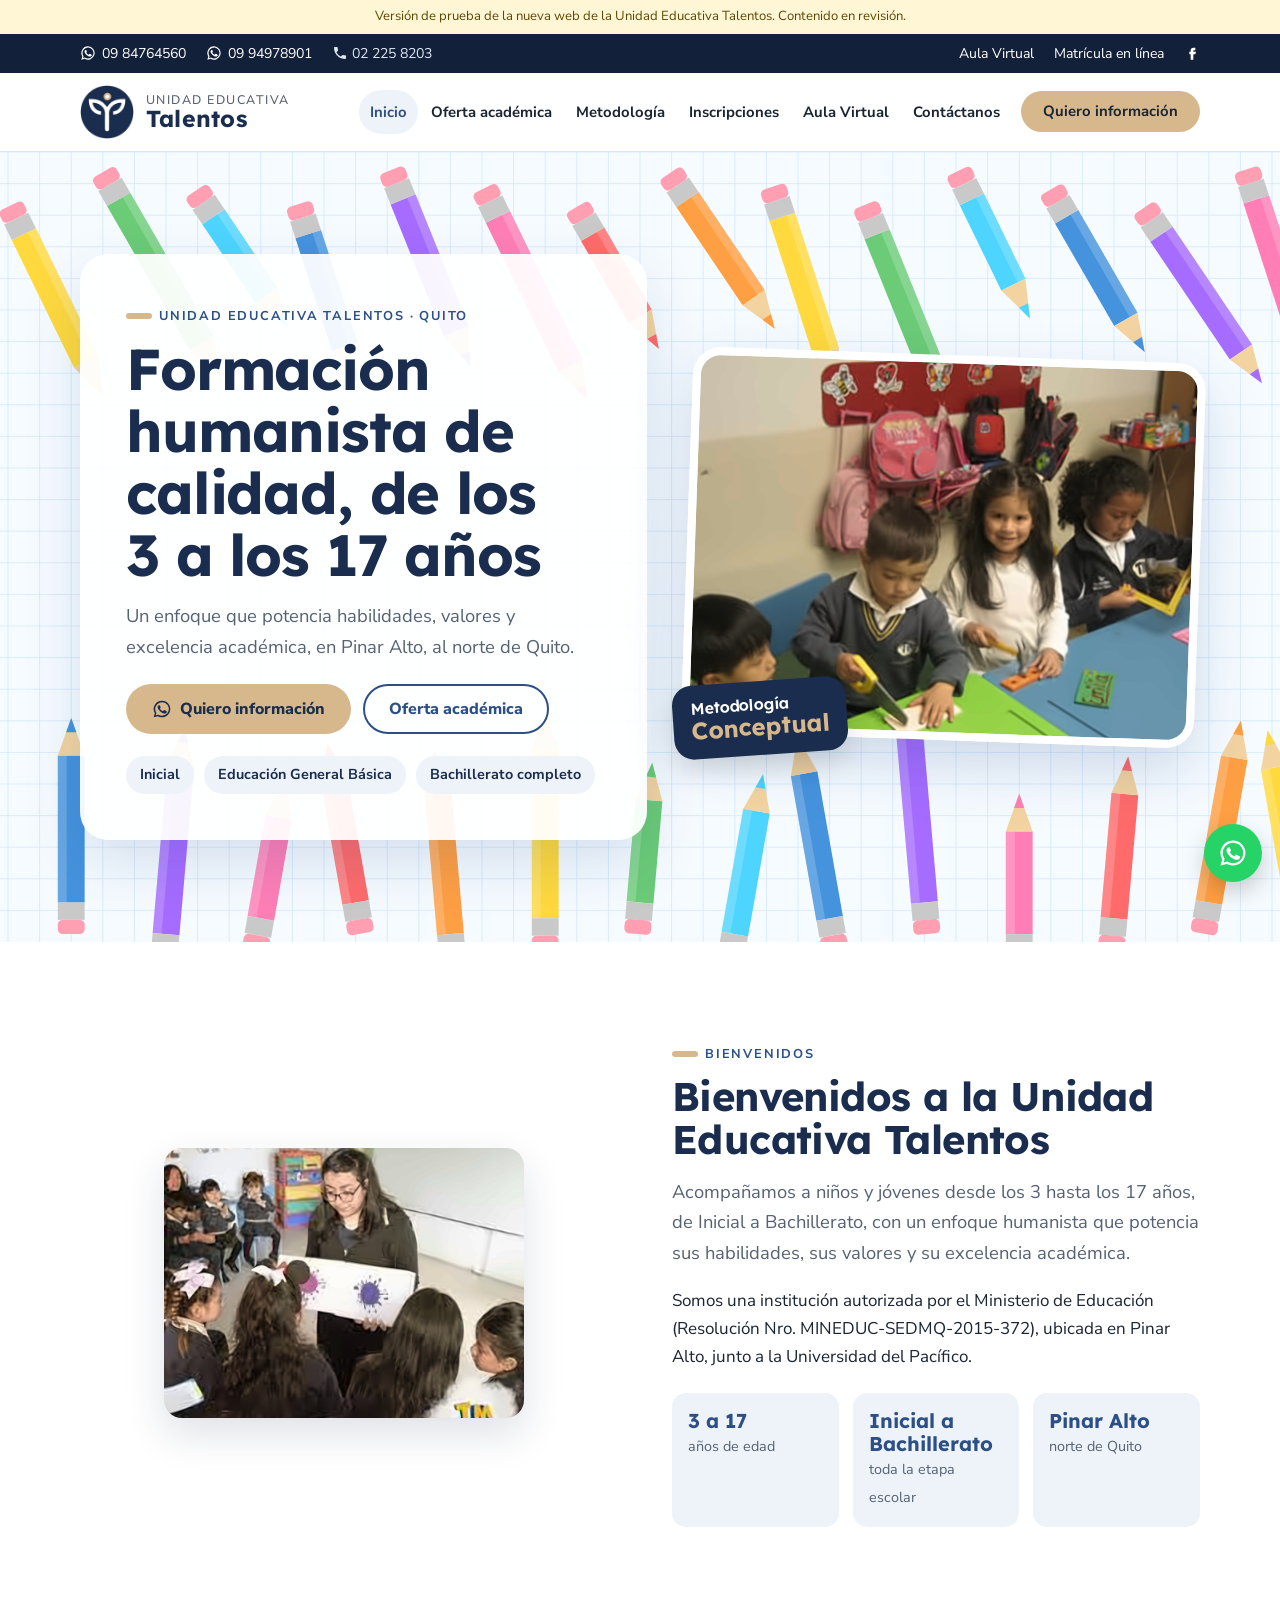
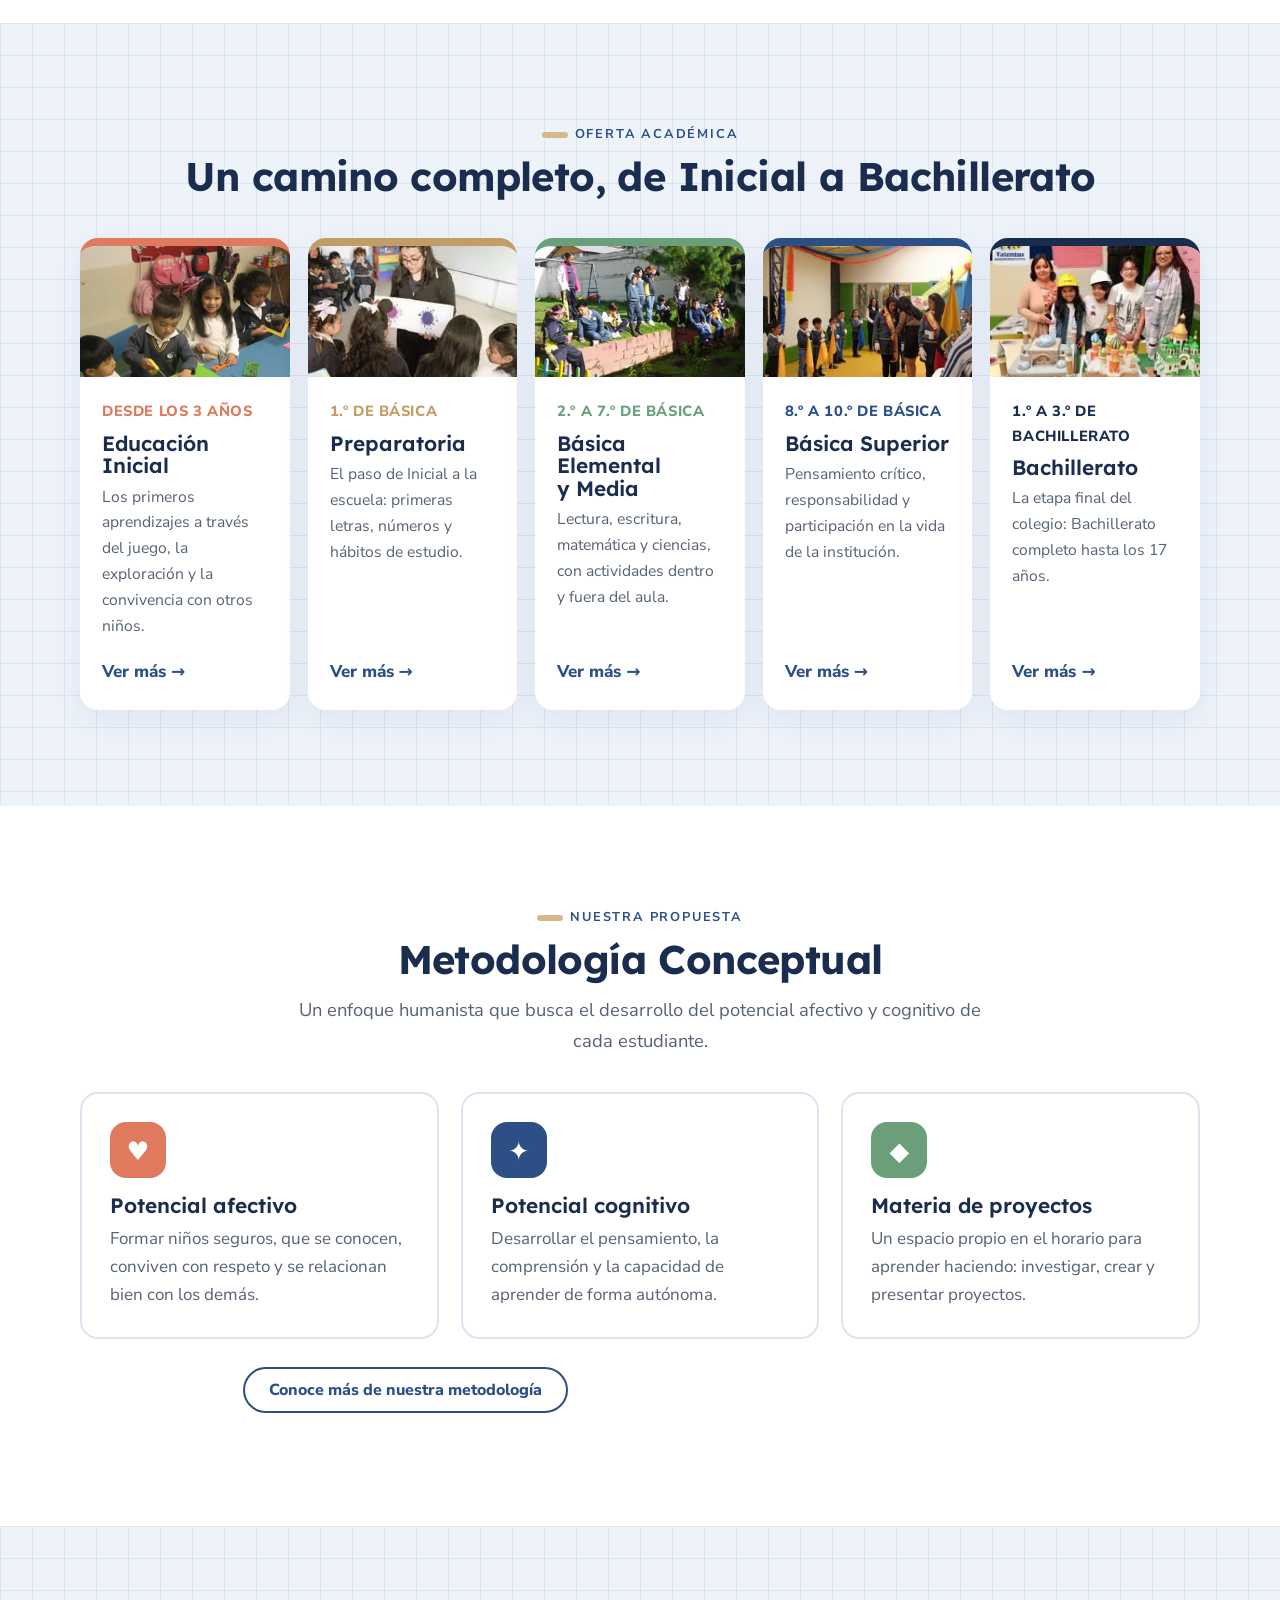
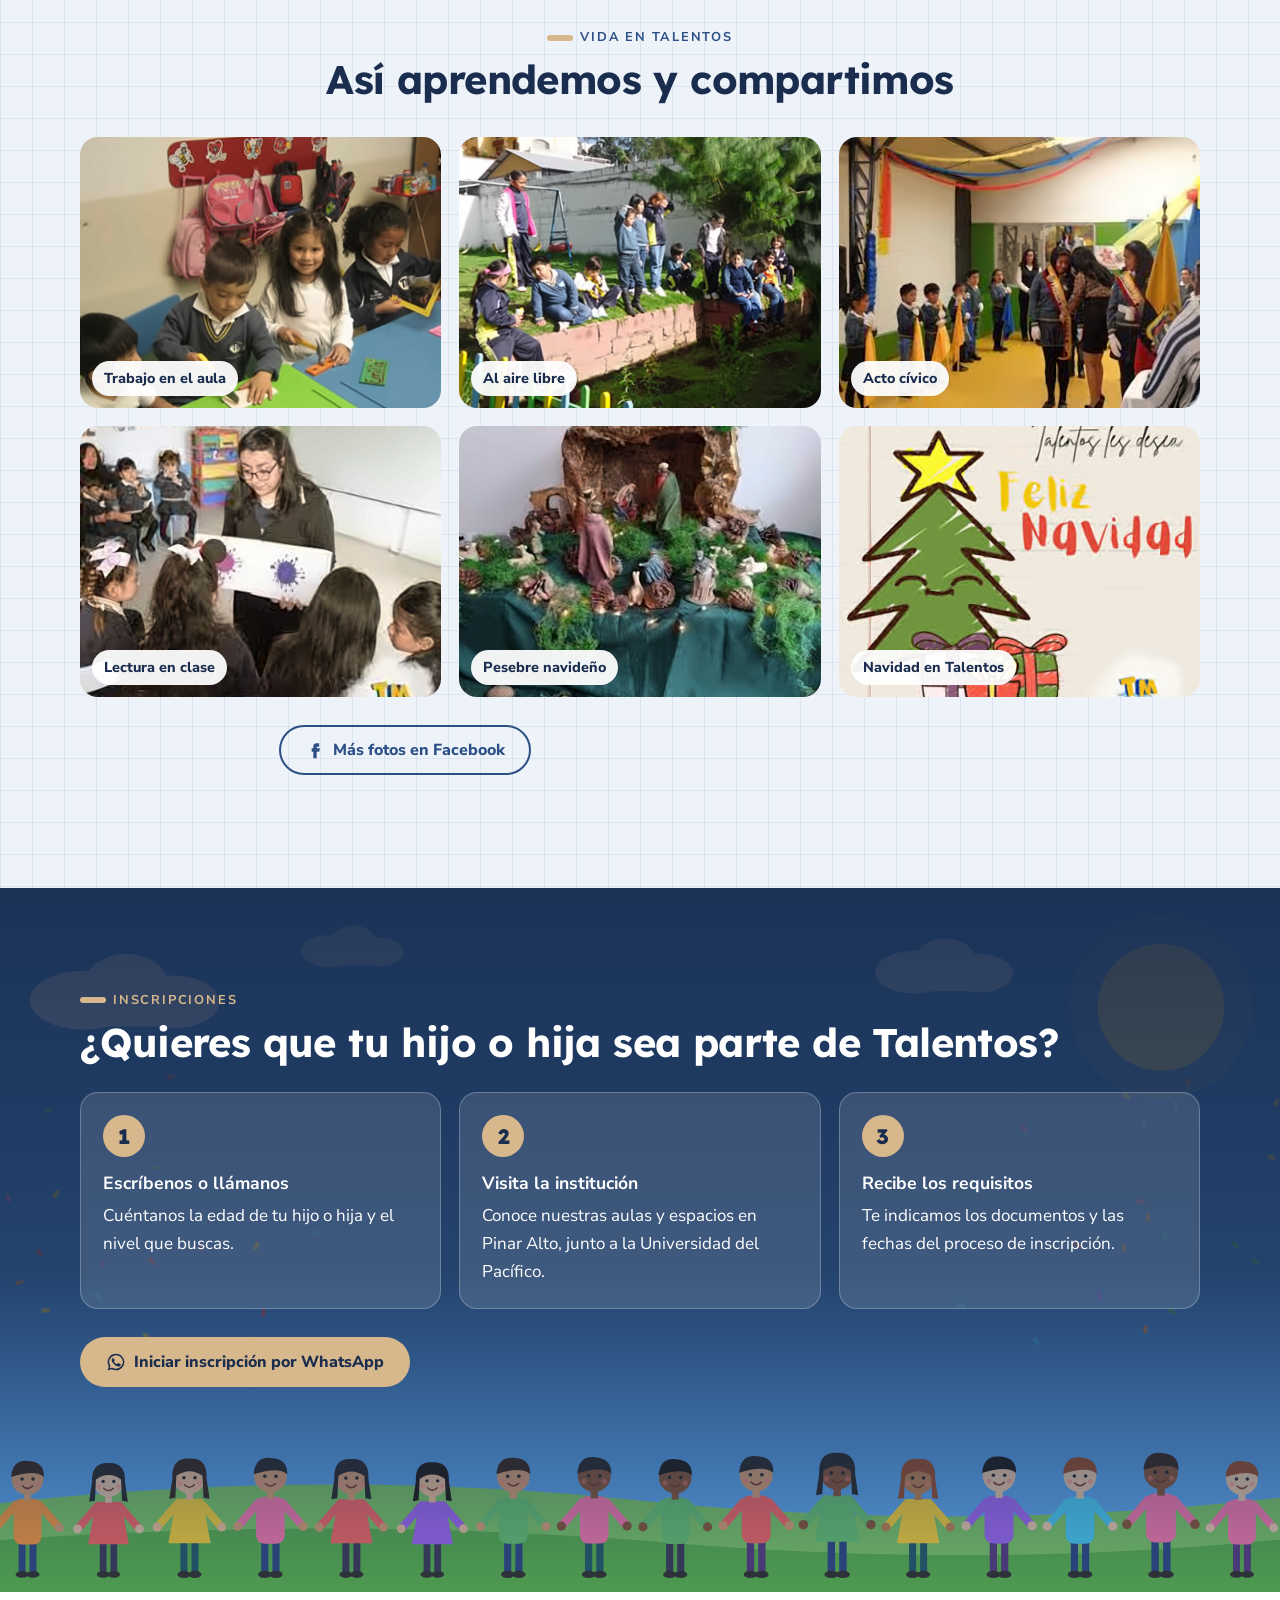
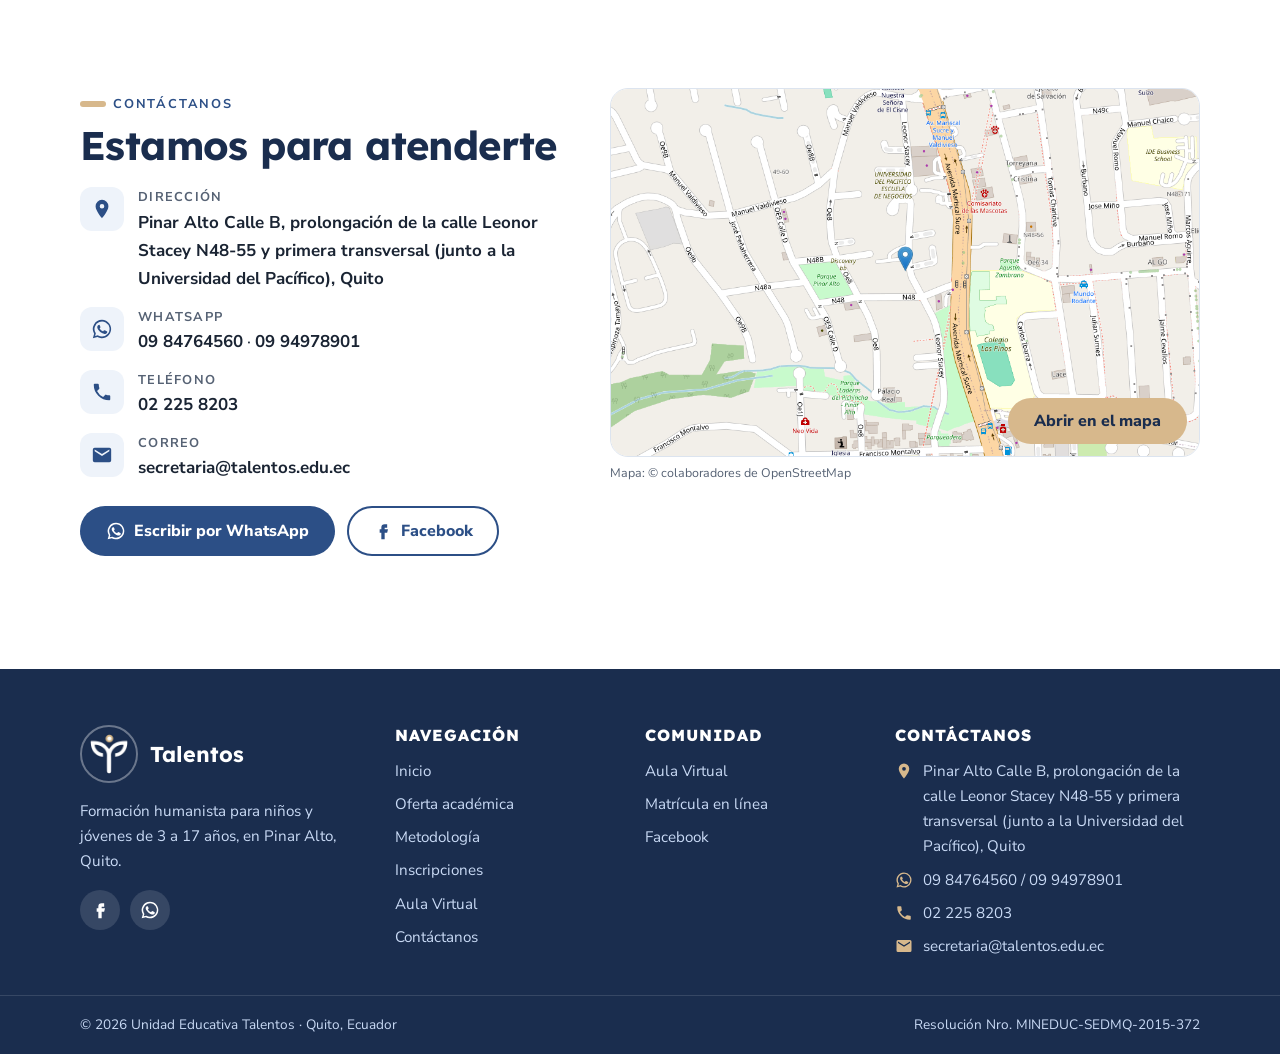
==== commit c920528a: "Página Aula Virtual con acceso a Microsoft Teams e instrucciones; Aula Virtual en el menú Co-Authore" ====
--- a/index.html
+++ b/index.html
@@ -7,21 +7,21 @@
 <meta name="claude:viewport-fit-sides" content="cover">
 <meta name="description" content="Formación humanista para niños y jóvenes de 3 a 17 años, de Inicial a Bachillerato, en Pinar Alto, Quito.">
 <meta name="robots" content="noindex, nofollow">
-<link rel="icon" href="img/favicon.png?v=202610282336">
+<link rel="icon" href="img/favicon.png?v=202610282349">
 <link rel="preconnect" href="https://fonts.googleapis.com"><link rel="preconnect" href="https://fonts.gstatic.com" crossorigin>
 <link rel="stylesheet" href="https://fonts.googleapis.com/css2?family=Lexend:wght@500;600;700&family=Nunito+Sans:opsz,wght@6..12,400;6..12,700;6..12,800&display=swap">
-<link rel="stylesheet" href="estilos.css?v=202610282336">
+<link rel="stylesheet" href="estilos.css?v=202610282349">
 </head>
 <body>
 <div class="aviso">Versión de prueba de la nueva web de la Unidad Educativa Talentos. Contenido en revisión.</div>
 <div class="topbar"><div class="wrap">
   <div class="grupo"><a href="https://wa.me/593984764560?text=Hola%2C%20quisiera%20informaci%C3%B3n%20sobre%20la%20Unidad%20Educativa%20Talentos" target="_blank" rel="noopener"><svg viewBox="0 0 24 24" aria-hidden="true"><path fill="currentColor" d="M12 2a10 10 0 0 0-8.6 15.1L2 22l5-1.3A10 10 0 1 0 12 2zm0 18.2a8.2 8.2 0 0 1-4.2-1.2l-.3-.2-3 .8.8-2.9-.2-.3A8.2 8.2 0 1 1 12 20.2zm4.5-6.1c-.2-.1-1.5-.7-1.7-.8s-.4-.1-.6.1-.7.8-.8 1-.3.2-.5.1a6.7 6.7 0 0 1-3.3-2.9c-.3-.4.3-.4.7-1.4.1-.2 0-.3 0-.5l-.8-1.8c-.2-.5-.4-.4-.6-.4h-.5a1 1 0 0 0-.7.3 3 3 0 0 0-.9 2.2 5.2 5.2 0 0 0 1.1 2.7 11.9 11.9 0 0 0 4.6 4c1.7.7 2.4.8 3.2.7a2.8 2.8 0 0 0 1.8-1.3 2.3 2.3 0 0 0 .2-1.3c-.1-.1-.3-.2-.5-.3z"/></svg> 09 84764560</a><a href="https://wa.me/593994978901?text=Hola%2C%20quisiera%20informaci%C3%B3n%20sobre%20la%20Unidad%20Educativa%20Talentos" target="_blank" rel="noopener"><svg viewBox="0 0 24 24" aria-hidden="true"><path fill="currentColor" d="M12 2a10 10 0 0 0-8.6 15.1L2 22l5-1.3A10 10 0 1 0 12 2zm0 18.2a8.2 8.2 0 0 1-4.2-1.2l-.3-.2-3 .8.8-2.9-.2-.3A8.2 8.2 0 1 1 12 20.2zm4.5-6.1c-.2-.1-1.5-.7-1.7-.8s-.4-.1-.6.1-.7.8-.8 1-.3.2-.5.1a6.7 6.7 0 0 1-3.3-2.9c-.3-.4.3-.4.7-1.4.1-.2 0-.3 0-.5l-.8-1.8c-.2-.5-.4-.4-.6-.4h-.5a1 1 0 0 0-.7.3 3 3 0 0 0-.9 2.2 5.2 5.2 0 0 0 1.1 2.7 11.9 11.9 0 0 0 4.6 4c1.7.7 2.4.8 3.2.7a2.8 2.8 0 0 0 1.8-1.3 2.3 2.3 0 0 0 .2-1.3c-.1-.1-.3-.2-.5-.3z"/></svg> 09 94978901</a><span><svg style="width:16px;height:16px;vertical-align:-3px" viewBox="0 0 24 24" aria-hidden="true"><path fill="currentColor" d="M6.6 10.8a15.2 15.2 0 0 0 6.6 6.6l2.2-2.2a1 1 0 0 1 1-.3 11.4 11.4 0 0 0 3.6.6 1 1 0 0 1 1 1V20a1 1 0 0 1-1 1A17 17 0 0 1 3 4a1 1 0 0 1 1-1h3.5a1 1 0 0 1 1 1 11.4 11.4 0 0 0 .6 3.6 1 1 0 0 1-.3 1z"/></svg> 02 225 8203</span></div>
-  <div class="grupo"><a href="http://www.talentos.edu.ec/aula" target="_blank" rel="noopener">Aula Virtual</a><a href="https://www.talentos.edu.ec/matriculas/index.php" target="_blank" rel="noopener">Matrícula en línea</a><a href="https://www.facebook.com/TalentosEcuador/" target="_blank" rel="noopener" aria-label="Facebook"><svg viewBox="0 0 24 24" aria-hidden="true"><path fill="currentColor" d="M14 8h3V4h-3a4 4 0 0 0-4 4v2H8v4h2v8h4v-8h3l1-4h-4V8.5c0-.3.2-.5.5-.5z"/></svg></a></div>
+  <div class="grupo"><a href="aula-virtual.html">Aula Virtual</a><a href="https://www.talentos.edu.ec/matriculas/index.php" target="_blank" rel="noopener">Matrícula en línea</a><a href="https://www.facebook.com/TalentosEcuador/" target="_blank" rel="noopener" aria-label="Facebook"><svg viewBox="0 0 24 24" aria-hidden="true"><path fill="currentColor" d="M14 8h3V4h-3a4 4 0 0 0-4 4v2H8v4h2v8h4v-8h3l1-4h-4V8.5c0-.3.2-.5.5-.5z"/></svg></a></div>
 </div></div>
 <header class="header"><div class="wrap">
-  <a class="logo" href="index.html"><img src="img/logo-talentos.png?v=202610282336" alt="" width="54" height="54"><span>Unidad Educativa<b>Talentos</b></span></a>
+  <a class="logo" href="index.html"><img src="img/logo-talentos.png?v=202610282349" alt="" width="54" height="54"><span>Unidad Educativa<b>Talentos</b></span></a>
   <button class="menu-btn" type="button" aria-expanded="false" aria-controls="nav"><span></span> Menú</button>
-  <nav class="nav" id="nav" aria-label="Principal"><ul><li><a href="index.html" aria-current="page">Inicio</a></li><li><a href="oferta-academica.html">Oferta académica</a></li><li><a href="metodologia.html">Metodología</a></li><li><a href="inscripciones.html">Inscripciones</a></li><li><a href="contactanos.html">Contáctanos</a></li><li><a class="btn btn-sol" href="https://wa.me/593984764560?text=Hola%2C%20quisiera%20informaci%C3%B3n%20sobre%20la%20Unidad%20Educativa%20Talentos" target="_blank" rel="noopener">Quiero información</a></li></ul></nav>
+  <nav class="nav" id="nav" aria-label="Principal"><ul><li><a href="index.html" aria-current="page">Inicio</a></li><li><a href="oferta-academica.html">Oferta académica</a></li><li><a href="metodologia.html">Metodología</a></li><li><a href="inscripciones.html">Inscripciones</a></li><li><a href="aula-virtual.html">Aula Virtual</a></li><li><a href="contactanos.html">Contáctanos</a></li><li><a class="btn btn-sol" href="https://wa.me/593984764560?text=Hola%2C%20quisiera%20informaci%C3%B3n%20sobre%20la%20Unidad%20Educativa%20Talentos" target="_blank" rel="noopener">Quiero información</a></li></ul></nav>
 </div></header>
 <main>
 
@@ -33,11 +33,11 @@
   <div class="acciones"><a class="btn btn-sol" href="https://wa.me/593984764560?text=Hola%2C%20quisiera%20informaci%C3%B3n%20sobre%20la%20Unidad%20Educativa%20Talentos" target="_blank" rel="noopener"><svg viewBox="0 0 24 24" aria-hidden="true"><path fill="currentColor" d="M12 2a10 10 0 0 0-8.6 15.1L2 22l5-1.3A10 10 0 1 0 12 2zm0 18.2a8.2 8.2 0 0 1-4.2-1.2l-.3-.2-3 .8.8-2.9-.2-.3A8.2 8.2 0 1 1 12 20.2zm4.5-6.1c-.2-.1-1.5-.7-1.7-.8s-.4-.1-.6.1-.7.8-.8 1-.3.2-.5.1a6.7 6.7 0 0 1-3.3-2.9c-.3-.4.3-.4.7-1.4.1-.2 0-.3 0-.5l-.8-1.8c-.2-.5-.4-.4-.6-.4h-.5a1 1 0 0 0-.7.3 3 3 0 0 0-.9 2.2 5.2 5.2 0 0 0 1.1 2.7 11.9 11.9 0 0 0 4.6 4c1.7.7 2.4.8 3.2.7a2.8 2.8 0 0 0 1.8-1.3 2.3 2.3 0 0 0 .2-1.3c-.1-.1-.3-.2-.5-.3z"/></svg> Quiero información</a><a class="btn btn-linea" href="oferta-academica.html">Oferta académica</a></div>
   <div class="hero-chips"><span class="chip">Inicial</span><span class="chip">Educación General Básica</span><span class="chip">Bachillerato completo</span></div>
  </div>
- <div class="hero-foto"><img src="fotos/inicial-aula.jpg?v=202610282336" alt="Niños de Inicial trabajando en el aula"><div class="sello">Metodología<b>Conceptual</b></div></div>
+ <div class="hero-foto"><img src="fotos/inicial-aula.jpg?v=202610282349" alt="Niños de Inicial trabajando en el aula"><div class="sello">Metodología<b>Conceptual</b></div></div>
 </div></section>
 
 <section class="section"><div class="wrap split">
- <img src="fotos/lectura.jpg?v=202610282336" alt="Docente leyendo con sus estudiantes" loading="lazy">
+ <img src="fotos/lectura.jpg?v=202610282349" alt="Docente leyendo con sus estudiantes" loading="lazy">
  <div><span class="eyebrow">Bienvenidos</span><h2>Bienvenidos a la Unidad Educativa Talentos</h2>
   <p class="lead" style="margin-top:16px">Acompañamos a niños y jóvenes desde los 3 hasta los 17 años, de Inicial a Bachillerato, con un enfoque humanista que potencia sus habilidades, sus valores y su excelencia académica.</p>
   <p>Somos una institución autorizada por el Ministerio de Educación (Resolución Nro. MINEDUC-SEDMQ-2015-372), ubicada en Pinar Alto, junto a la Universidad del Pacífico.</p>
@@ -46,11 +46,11 @@
 
 <section class="section fondo-cuadro"><div class="wrap">
  <div class="center"><span class="eyebrow">Oferta académica</span><h2>Un camino completo, de Inicial a Bachillerato</h2></div>
- <div class="niveles"><article class="nivel" style="--c:var(--coral)"><img src="fotos/inicial-aula.jpg?v=202610282336" alt="Educación Inicial" loading="lazy">
-<div class="cuerpo"><span class="edad">Desde los 3 años</span><h3>Educación Inicial</h3><p>Los primeros aprendizajes a través del juego, la exploración y la convivencia con otros niños.</p><a class="mas" href="oferta-academica.html#inicial">Ver más</a></div></article><article class="nivel" style="--c:var(--sol-osc)"><img src="fotos/lectura.jpg?v=202610282336" alt="Preparatoria" loading="lazy">
-<div class="cuerpo"><span class="edad">1.º de Básica</span><h3>Preparatoria</h3><p>El paso de Inicial a la escuela: primeras letras, números y hábitos de estudio.</p><a class="mas" href="oferta-academica.html#preparatoria">Ver más</a></div></article><article class="nivel" style="--c:var(--verde)"><img src="fotos/patio.jpg?v=202610282336" alt="Básica Elemental y Media" loading="lazy">
-<div class="cuerpo"><span class="edad">2.º a 7.º de Básica</span><h3>Básica Elemental y Media</h3><p>Lectura, escritura, matemática y ciencias, con actividades dentro y fuera del aula.</p><a class="mas" href="oferta-academica.html#elemental-media">Ver más</a></div></article><article class="nivel" style="--c:var(--azul)"><img src="fotos/acto-civico.jpg?v=202610282336" alt="Básica Superior" loading="lazy">
-<div class="cuerpo"><span class="edad">8.º a 10.º de Básica</span><h3>Básica Superior</h3><p>Pensamiento crítico, responsabilidad y participación en la vida de la institución.</p><a class="mas" href="oferta-academica.html#superior">Ver más</a></div></article><article class="nivel" style="--c:var(--azul-osc)"><img src="img/bachillerato.jpg?v=202610282336" alt="Bachillerato" loading="lazy">
+ <div class="niveles"><article class="nivel" style="--c:var(--coral)"><img src="fotos/inicial-aula.jpg?v=202610282349" alt="Educación Inicial" loading="lazy">
+<div class="cuerpo"><span class="edad">Desde los 3 años</span><h3>Educación Inicial</h3><p>Los primeros aprendizajes a través del juego, la exploración y la convivencia con otros niños.</p><a class="mas" href="oferta-academica.html#inicial">Ver más</a></div></article><article class="nivel" style="--c:var(--sol-osc)"><img src="fotos/lectura.jpg?v=202610282349" alt="Preparatoria" loading="lazy">
+<div class="cuerpo"><span class="edad">1.º de Básica</span><h3>Preparatoria</h3><p>El paso de Inicial a la escuela: primeras letras, números y hábitos de estudio.</p><a class="mas" href="oferta-academica.html#preparatoria">Ver más</a></div></article><article class="nivel" style="--c:var(--verde)"><img src="fotos/patio.jpg?v=202610282349" alt="Básica Elemental y Media" loading="lazy">
+<div class="cuerpo"><span class="edad">2.º a 7.º de Básica</span><h3>Básica Elemental y Media</h3><p>Lectura, escritura, matemática y ciencias, con actividades dentro y fuera del aula.</p><a class="mas" href="oferta-academica.html#elemental-media">Ver más</a></div></article><article class="nivel" style="--c:var(--azul)"><img src="fotos/acto-civico.jpg?v=202610282349" alt="Básica Superior" loading="lazy">
+<div class="cuerpo"><span class="edad">8.º a 10.º de Básica</span><h3>Básica Superior</h3><p>Pensamiento crítico, responsabilidad y participación en la vida de la institución.</p><a class="mas" href="oferta-academica.html#superior">Ver más</a></div></article><article class="nivel" style="--c:var(--azul-osc)"><img src="img/bachillerato.jpg?v=202610282349" alt="Bachillerato" loading="lazy">
 <div class="cuerpo"><span class="edad">1.º a 3.º de Bachillerato</span><h3>Bachillerato</h3><p>La etapa final del colegio: Bachillerato completo hasta los 17 años.</p><a class="mas" href="oferta-academica.html#bachillerato">Ver más</a></div></article></div>
 </div></section>
 
@@ -67,7 +67,7 @@
 
 <section class="section fondo-cuadro"><div class="wrap">
  <div class="center"><span class="eyebrow">Vida en Talentos</span><h2>Así aprendemos y compartimos</h2></div>
- <div class="galeria"><figure><img src="fotos/inicial-aula.jpg?v=202610282336" alt="Trabajo en el aula" loading="lazy"><figcaption>Trabajo en el aula</figcaption></figure><figure><img src="fotos/patio.jpg?v=202610282336" alt="Al aire libre" loading="lazy"><figcaption>Al aire libre</figcaption></figure><figure><img src="fotos/acto-civico.jpg?v=202610282336" alt="Acto cívico" loading="lazy"><figcaption>Acto cívico</figcaption></figure><figure><img src="fotos/lectura.jpg?v=202610282336" alt="Lectura en clase" loading="lazy"><figcaption>Lectura en clase</figcaption></figure><figure><img src="fotos/pesebre.jpg?v=202610282336" alt="Pesebre navideño" loading="lazy"><figcaption>Pesebre navideño</figcaption></figure><figure><img src="fotos/navidad.jpg?v=202610282336" alt="Navidad en Talentos" loading="lazy"><figcaption>Navidad en Talentos</figcaption></figure></div>
+ <div class="galeria"><figure><img src="fotos/inicial-aula.jpg?v=202610282349" alt="Trabajo en el aula" loading="lazy"><figcaption>Trabajo en el aula</figcaption></figure><figure><img src="fotos/patio.jpg?v=202610282349" alt="Al aire libre" loading="lazy"><figcaption>Al aire libre</figcaption></figure><figure><img src="fotos/acto-civico.jpg?v=202610282349" alt="Acto cívico" loading="lazy"><figcaption>Acto cívico</figcaption></figure><figure><img src="fotos/lectura.jpg?v=202610282349" alt="Lectura en clase" loading="lazy"><figcaption>Lectura en clase</figcaption></figure><figure><img src="fotos/pesebre.jpg?v=202610282349" alt="Pesebre navideño" loading="lazy"><figcaption>Pesebre navideño</figcaption></figure><figure><img src="fotos/navidad.jpg?v=202610282349" alt="Navidad en Talentos" loading="lazy"><figcaption>Navidad en Talentos</figcaption></figure></div>
  <p class="center" style="margin-top:28px"><a class="btn btn-linea" href="https://www.facebook.com/TalentosEcuador/" target="_blank" rel="noopener"><svg viewBox="0 0 24 24" aria-hidden="true"><path fill="currentColor" d="M14 8h3V4h-3a4 4 0 0 0-4 4v2H8v4h2v8h4v-8h3l1-4h-4V8.5c0-.3.2-.5.5-.5z"/></svg> Más fotos en Facebook</a></p>
 </div></section>
 
@@ -89,17 +89,17 @@
 <li><span class="i"><svg viewBox="0 0 24 24" aria-hidden="true"><path fill="currentColor" d="M20 4H4a2 2 0 0 0-2 2v12a2 2 0 0 0 2 2h16a2 2 0 0 0 2-2V6a2 2 0 0 0-2-2zm0 4-8 5-8-5V6l8 5 8-5z"/></svg></span><div><b>Correo</b><span>secretaria@talentos.edu.ec</span></div></li>
 </ul>
 <p style="margin-top:24px;display:flex;gap:12px;flex-wrap:wrap"><a class="btn btn-azul" href="https://wa.me/593984764560?text=Hola%2C%20quisiera%20informaci%C3%B3n%20sobre%20la%20Unidad%20Educativa%20Talentos" target="_blank" rel="noopener"><svg viewBox="0 0 24 24" aria-hidden="true"><path fill="currentColor" d="M12 2a10 10 0 0 0-8.6 15.1L2 22l5-1.3A10 10 0 1 0 12 2zm0 18.2a8.2 8.2 0 0 1-4.2-1.2l-.3-.2-3 .8.8-2.9-.2-.3A8.2 8.2 0 1 1 12 20.2zm4.5-6.1c-.2-.1-1.5-.7-1.7-.8s-.4-.1-.6.1-.7.8-.8 1-.3.2-.5.1a6.7 6.7 0 0 1-3.3-2.9c-.3-.4.3-.4.7-1.4.1-.2 0-.3 0-.5l-.8-1.8c-.2-.5-.4-.4-.6-.4h-.5a1 1 0 0 0-.7.3 3 3 0 0 0-.9 2.2 5.2 5.2 0 0 0 1.1 2.7 11.9 11.9 0 0 0 4.6 4c1.7.7 2.4.8 3.2.7a2.8 2.8 0 0 0 1.8-1.3 2.3 2.3 0 0 0 .2-1.3c-.1-.1-.3-.2-.5-.3z"/></svg> Escribir por WhatsApp</a><a class="btn btn-linea" href="https://www.facebook.com/TalentosEcuador/" target="_blank" rel="noopener"><svg viewBox="0 0 24 24" aria-hidden="true"><path fill="currentColor" d="M14 8h3V4h-3a4 4 0 0 0-4 4v2H8v4h2v8h4v-8h3l1-4h-4V8.5c0-.3.2-.5.5-.5z"/></svg> Facebook</a></p></div>
-<div><a class="mapa" href="https://www.openstreetmap.org/?mlat=-0.15151&mlon=-78.49880#map=17/-0.15151/-78.49880" target="_blank" rel="noopener"><img src="img/mapa.png?v=202610282336" alt="Mapa de la ubicación de la Unidad Educativa Talentos en Pinar Alto, Quito"><span class="btn btn-sol ver">Abrir en el mapa</span></a>
+<div><a class="mapa" href="https://www.openstreetmap.org/?mlat=-0.15151&mlon=-78.49880#map=17/-0.15151/-78.49880" target="_blank" rel="noopener"><img src="img/mapa.png?v=202610282349" alt="Mapa de la ubicación de la Unidad Educativa Talentos en Pinar Alto, Quito"><span class="btn btn-sol ver">Abrir en el mapa</span></a>
 <p class="credito">Mapa: © colaboradores de OpenStreetMap</p></div></div></div></section>
 
 </main>
 <footer class="footer">
   <div class="wrap">
-    <div><span class="logo-pie"><img src="img/logo-talentos.png?v=202610282336" alt="" width="58" height="58"><b>Talentos</b></span>
+    <div><span class="logo-pie"><img src="img/logo-talentos.png?v=202610282349" alt="" width="58" height="58"><b>Talentos</b></span>
       <p style="margin-top:16px">Formación humanista para niños y jóvenes de 3 a 17 años, en Pinar Alto, Quito.</p>
       <div class="redes"><a href="https://www.facebook.com/TalentosEcuador/" target="_blank" rel="noopener" aria-label="Facebook"><svg viewBox="0 0 24 24" aria-hidden="true"><path fill="currentColor" d="M14 8h3V4h-3a4 4 0 0 0-4 4v2H8v4h2v8h4v-8h3l1-4h-4V8.5c0-.3.2-.5.5-.5z"/></svg></a><a href="https://wa.me/593984764560?text=Hola%2C%20quisiera%20informaci%C3%B3n%20sobre%20la%20Unidad%20Educativa%20Talentos" target="_blank" rel="noopener" aria-label="WhatsApp"><svg viewBox="0 0 24 24" aria-hidden="true"><path fill="currentColor" d="M12 2a10 10 0 0 0-8.6 15.1L2 22l5-1.3A10 10 0 1 0 12 2zm0 18.2a8.2 8.2 0 0 1-4.2-1.2l-.3-.2-3 .8.8-2.9-.2-.3A8.2 8.2 0 1 1 12 20.2zm4.5-6.1c-.2-.1-1.5-.7-1.7-.8s-.4-.1-.6.1-.7.8-.8 1-.3.2-.5.1a6.7 6.7 0 0 1-3.3-2.9c-.3-.4.3-.4.7-1.4.1-.2 0-.3 0-.5l-.8-1.8c-.2-.5-.4-.4-.6-.4h-.5a1 1 0 0 0-.7.3 3 3 0 0 0-.9 2.2 5.2 5.2 0 0 0 1.1 2.7 11.9 11.9 0 0 0 4.6 4c1.7.7 2.4.8 3.2.7a2.8 2.8 0 0 0 1.8-1.3 2.3 2.3 0 0 0 .2-1.3c-.1-.1-.3-.2-.5-.3z"/></svg></a></div></div>
-    <div><h4>Navegación</h4><ul><li><a href="index.html">Inicio</a></li><li><a href="oferta-academica.html">Oferta académica</a></li><li><a href="metodologia.html">Metodología</a></li><li><a href="inscripciones.html">Inscripciones</a></li><li><a href="contactanos.html">Contáctanos</a></li></ul></div>
-    <div><h4>Comunidad</h4><ul><li><a href="http://www.talentos.edu.ec/aula" target="_blank" rel="noopener">Aula Virtual</a></li><li><a href="https://www.talentos.edu.ec/matriculas/index.php" target="_blank" rel="noopener">Matrícula en línea</a></li><li><a href="https://www.facebook.com/TalentosEcuador/" target="_blank" rel="noopener">Facebook</a></li></ul></div>
+    <div><h4>Navegación</h4><ul><li><a href="index.html">Inicio</a></li><li><a href="oferta-academica.html">Oferta académica</a></li><li><a href="metodologia.html">Metodología</a></li><li><a href="inscripciones.html">Inscripciones</a></li><li><a href="aula-virtual.html">Aula Virtual</a></li><li><a href="contactanos.html">Contáctanos</a></li></ul></div>
+    <div><h4>Comunidad</h4><ul><li><a href="aula-virtual.html">Aula Virtual</a></li><li><a href="https://www.talentos.edu.ec/matriculas/index.php" target="_blank" rel="noopener">Matrícula en línea</a></li><li><a href="https://www.facebook.com/TalentosEcuador/" target="_blank" rel="noopener">Facebook</a></li></ul></div>
     <div><h4>Contáctanos</h4><ul class="contacto-pie">
       <li><svg viewBox="0 0 24 24" aria-hidden="true"><path fill="currentColor" d="M12 2a7 7 0 0 0-7 7c0 5.2 7 13 7 13s7-7.8 7-13a7 7 0 0 0-7-7zm0 9.5A2.5 2.5 0 1 1 12 6.5a2.5 2.5 0 0 1 0 5z"/></svg><span>Pinar Alto Calle B, prolongación de la calle Leonor Stacey N48-55 y primera transversal (junto a la Universidad del Pacífico), Quito</span></li>
       <li><svg viewBox="0 0 24 24" aria-hidden="true"><path fill="currentColor" d="M12 2a10 10 0 0 0-8.6 15.1L2 22l5-1.3A10 10 0 1 0 12 2zm0 18.2a8.2 8.2 0 0 1-4.2-1.2l-.3-.2-3 .8.8-2.9-.2-.3A8.2 8.2 0 1 1 12 20.2zm4.5-6.1c-.2-.1-1.5-.7-1.7-.8s-.4-.1-.6.1-.7.8-.8 1-.3.2-.5.1a6.7 6.7 0 0 1-3.3-2.9c-.3-.4.3-.4.7-1.4.1-.2 0-.3 0-.5l-.8-1.8c-.2-.5-.4-.4-.6-.4h-.5a1 1 0 0 0-.7.3 3 3 0 0 0-.9 2.2 5.2 5.2 0 0 0 1.1 2.7 11.9 11.9 0 0 0 4.6 4c1.7.7 2.4.8 3.2.7a2.8 2.8 0 0 0 1.8-1.3 2.3 2.3 0 0 0 .2-1.3c-.1-.1-.3-.2-.5-.3z"/></svg><span>09 84764560 / 09 94978901</span></li>
--- a/estilos.css
+++ b/estilos.css
@@ -43,10 +43,10 @@
 .header .wrap{display:flex;align-items:center;justify-content:space-between;gap:16px;min-height:78px}
 .logo{display:flex;align-items:center;gap:12px;text-decoration:none;color:var(--azul-osc)}
 .logo img{height:54px;width:54px}
-.logo span{font:500 .78rem/1.1 var(--f-texto);letter-spacing:.12em;text-transform:uppercase;color:var(--gris)}
+.logo span{white-space:nowrap;font:500 .78rem/1.1 var(--f-texto);letter-spacing:.12em;text-transform:uppercase;color:var(--gris)}
 .logo b{display:block;font:700 1.45rem/1 var(--f-display);letter-spacing:.01em;color:var(--azul-osc);text-transform:none}
-.nav ul{list-style:none;margin:0;padding:0;display:flex;gap:4px;align-items:center}
-.nav a{display:block;padding:10px 14px;border-radius:999px;color:var(--tinta);text-decoration:none;font-weight:700;font-size:.97rem}
+.nav ul{list-style:none;margin:0;padding:0;display:flex;gap:2px;align-items:center}
+.nav a{display:block;padding:10px 11px;border-radius:999px;color:var(--tinta);text-decoration:none;font-weight:700;font-size:.93rem;white-space:nowrap}
 .nav a:hover{background:var(--cielo-claro);color:var(--azul)}
 .nav a[aria-current="page"]{color:var(--azul);background:var(--cielo-claro)}
 .btn{display:inline-flex;align-items:center;justify-content:center;gap:8px;padding:13px 24px;border-radius:999px;font:800 1rem/1 var(--f-texto);text-decoration:none;border:2px solid transparent;cursor:pointer;transition:transform .15s,box-shadow .15s,background .15s}
@@ -59,7 +59,7 @@
 .btn-linea:hover{background:var(--cielo-claro)}
 .nav .btn{margin-left:8px;padding:11px 20px}
 .menu-btn{display:none}
-@media (max-width:980px){
+@media (max-width:1100px){
   .menu-btn{display:inline-flex;align-items:center;gap:8px;background:var(--cielo-claro);color:var(--azul);border:0;border-radius:999px;padding:10px 16px;font:800 .95rem var(--f-texto);cursor:pointer}
   .menu-btn span{display:block;width:18px;height:2px;background:currentColor;box-shadow:0 6px currentColor,0 -6px currentColor}
   .nav{position:absolute;left:0;right:0;top:100%;background:#fff;border-bottom:1px solid var(--linea);box-shadow:0 18px 30px rgba(15,63,125,.12);display:none}
@@ -70,7 +70,7 @@
 }
 
 /* portada */
-.hero{position:relative;overflow:hidden;background:var(--cielo-claro) url(img/slide-lapices.svg?v=202610282336) center/cover no-repeat}
+.hero{position:relative;overflow:hidden;background:var(--cielo-claro) url(img/slide-lapices.svg?v=202610282349) center/cover no-repeat}
 .hero .wrap{display:grid;grid-template-columns:minmax(0,1.05fr) minmax(0,.95fr);gap:40px;align-items:center;padding-block:clamp(56px,8vw,104px)}
 .hero-card{background:rgba(255,255,255,.93);border-radius:28px;padding:clamp(26px,4vw,46px);box-shadow:0 24px 60px rgba(15,63,125,.14)}
 .hero-card p{font-size:1.15rem;color:var(--gris);margin-top:16px}
@@ -120,7 +120,7 @@
 
 
 /* banda inscripciones */
-.banda{background:var(--azul) url(img/slide-ninos.svg?v=202610282336) center bottom/cover no-repeat;color:#fff;position:relative}
+.banda{background:var(--azul) url(img/slide-ninos.svg?v=202610282349) center bottom/cover no-repeat;color:#fff;position:relative}
 .banda:before{content:"";position:absolute;inset:0;background:linear-gradient(180deg,rgba(26,45,78,.93) 0%,rgba(26,45,78,.8) 55%,rgba(26,45,78,.2) 100%)}
 .banda .wrap{position:relative;padding-block:clamp(60px,8vw,96px) clamp(140px,16vw,220px)}
 .banda h2{color:#fff}.banda p{color:#e3eeff}
@@ -146,7 +146,7 @@
 .credito{font-size:.78rem;color:var(--gris);margin-top:6px}
 
 /* cabecera de página interna */
-.page-head{background:var(--cielo-claro) url(img/slide-lapices.svg?v=202610282336) center/cover;padding-block:clamp(48px,7vw,84px)}
+.page-head{background:var(--cielo-claro) url(img/slide-lapices.svg?v=202610282349) center/cover;padding-block:clamp(48px,7vw,84px)}
 .page-head .caja{background:rgba(255,255,255,.93);border-radius:24px;padding:clamp(22px,3vw,36px);max-width:760px}
 .migas{font-size:.88rem;color:var(--gris);margin-bottom:10px}.migas a{color:var(--gris)}
 .nota{background:#fff6d6;border:1px solid #f0dc8a;color:#5b4700;border-radius:14px;padding:14px 18px;font-size:.92rem;margin-top:28px;max-width:none}
@@ -191,3 +191,22 @@
   .galeria{grid-template-columns:repeat(2,minmax(0,1fr));gap:10px}
   .galeria figcaption{left:6px;bottom:6px;font-size:.72rem;padding:4px 8px}
 }
+
+/* aula virtual */
+.accesos{display:grid;grid-template-columns:repeat(3,minmax(0,1fr));gap:18px;margin-top:8px}
+.acceso{background:#fff;border:2px solid var(--linea);border-radius:var(--radio);padding:24px;display:flex;flex-direction:column;gap:10px;text-decoration:none;color:var(--tinta);transition:border-color .15s,transform .15s}
+.acceso:hover{border-color:var(--sol);transform:translateY(-3px)}
+.acceso b{font:600 1.2rem var(--f-display);color:var(--azul-osc)}
+.acceso span{color:var(--gris);font-size:.95rem}
+.acceso em{font-style:normal;font-weight:800;color:var(--azul);margin-top:auto}
+.acceso.principal{background:var(--azul-osc);border-color:var(--azul-osc);color:#fff}
+.acceso.principal b{color:#fff}.acceso.principal span{color:#c9d6ea}.acceso.principal em{color:var(--sol)}
+@media (max-width:820px){.accesos{grid-template-columns:1fr}}
+.pasos-claros{list-style:none;padding:0;margin:20px 0 0;display:grid;gap:14px;counter-reset:q}
+.pasos-claros li{counter-increment:q;display:flex;gap:16px;align-items:flex-start;background:#fff;border:1px solid var(--linea);border-radius:14px;padding:16px 18px}
+.pasos-claros li:before{content:counter(q);flex:none;width:36px;height:36px;border-radius:50%;background:var(--sol);color:var(--azul-osc);display:grid;place-items:center;font:700 1.1rem var(--f-display)}
+.pasos-claros code{background:var(--cielo-claro);padding:2px 8px;border-radius:6px;font-size:.95em;color:var(--azul-osc);word-break:break-all}
+.perfiles{display:grid;grid-template-columns:repeat(3,minmax(0,1fr));gap:22px;margin-top:36px}
+.perfil{border-radius:var(--radio);padding:26px;background:#fff;border-top:6px solid var(--c,var(--azul));box-shadow:0 10px 30px rgba(26,45,78,.07)}
+.perfil ul{margin:12px 0 0;padding-left:1.1em;color:var(--gris);display:grid;gap:8px}
+@media (max-width:900px){.perfiles{grid-template-columns:1fr}}
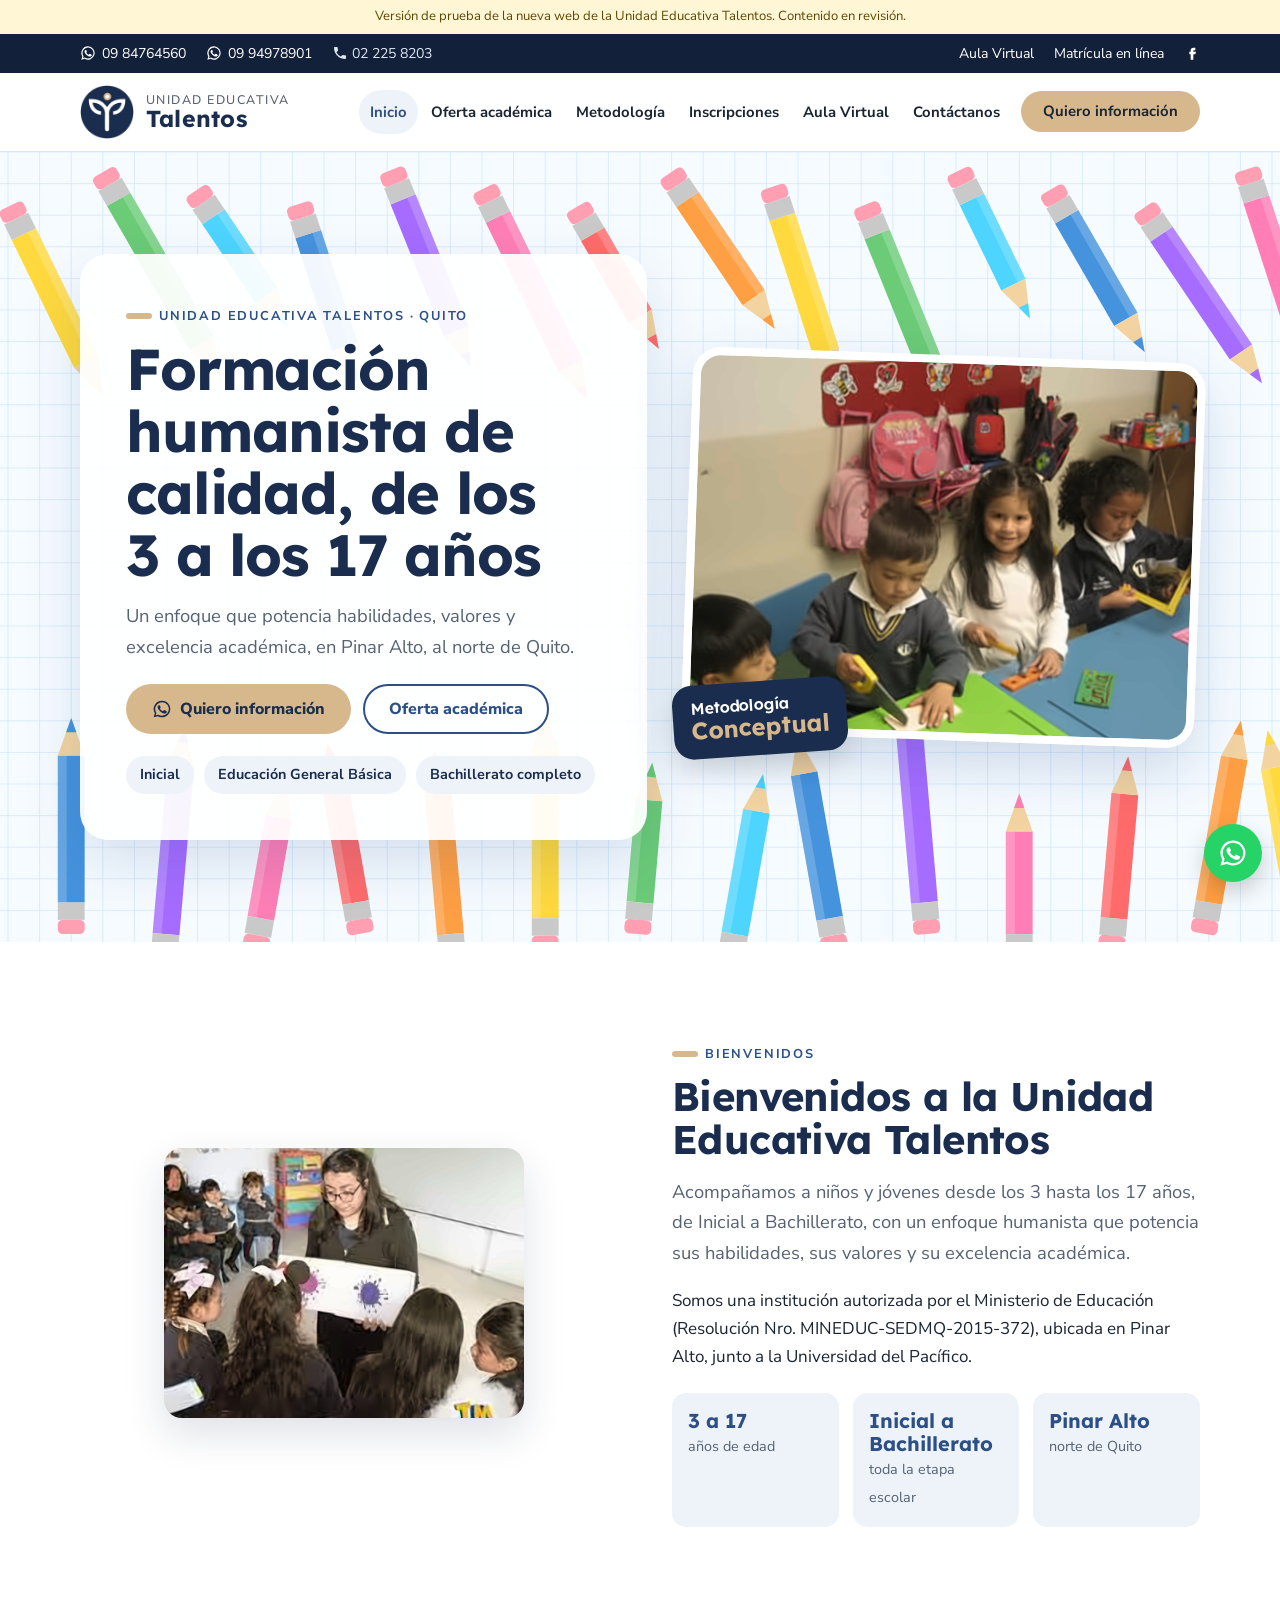
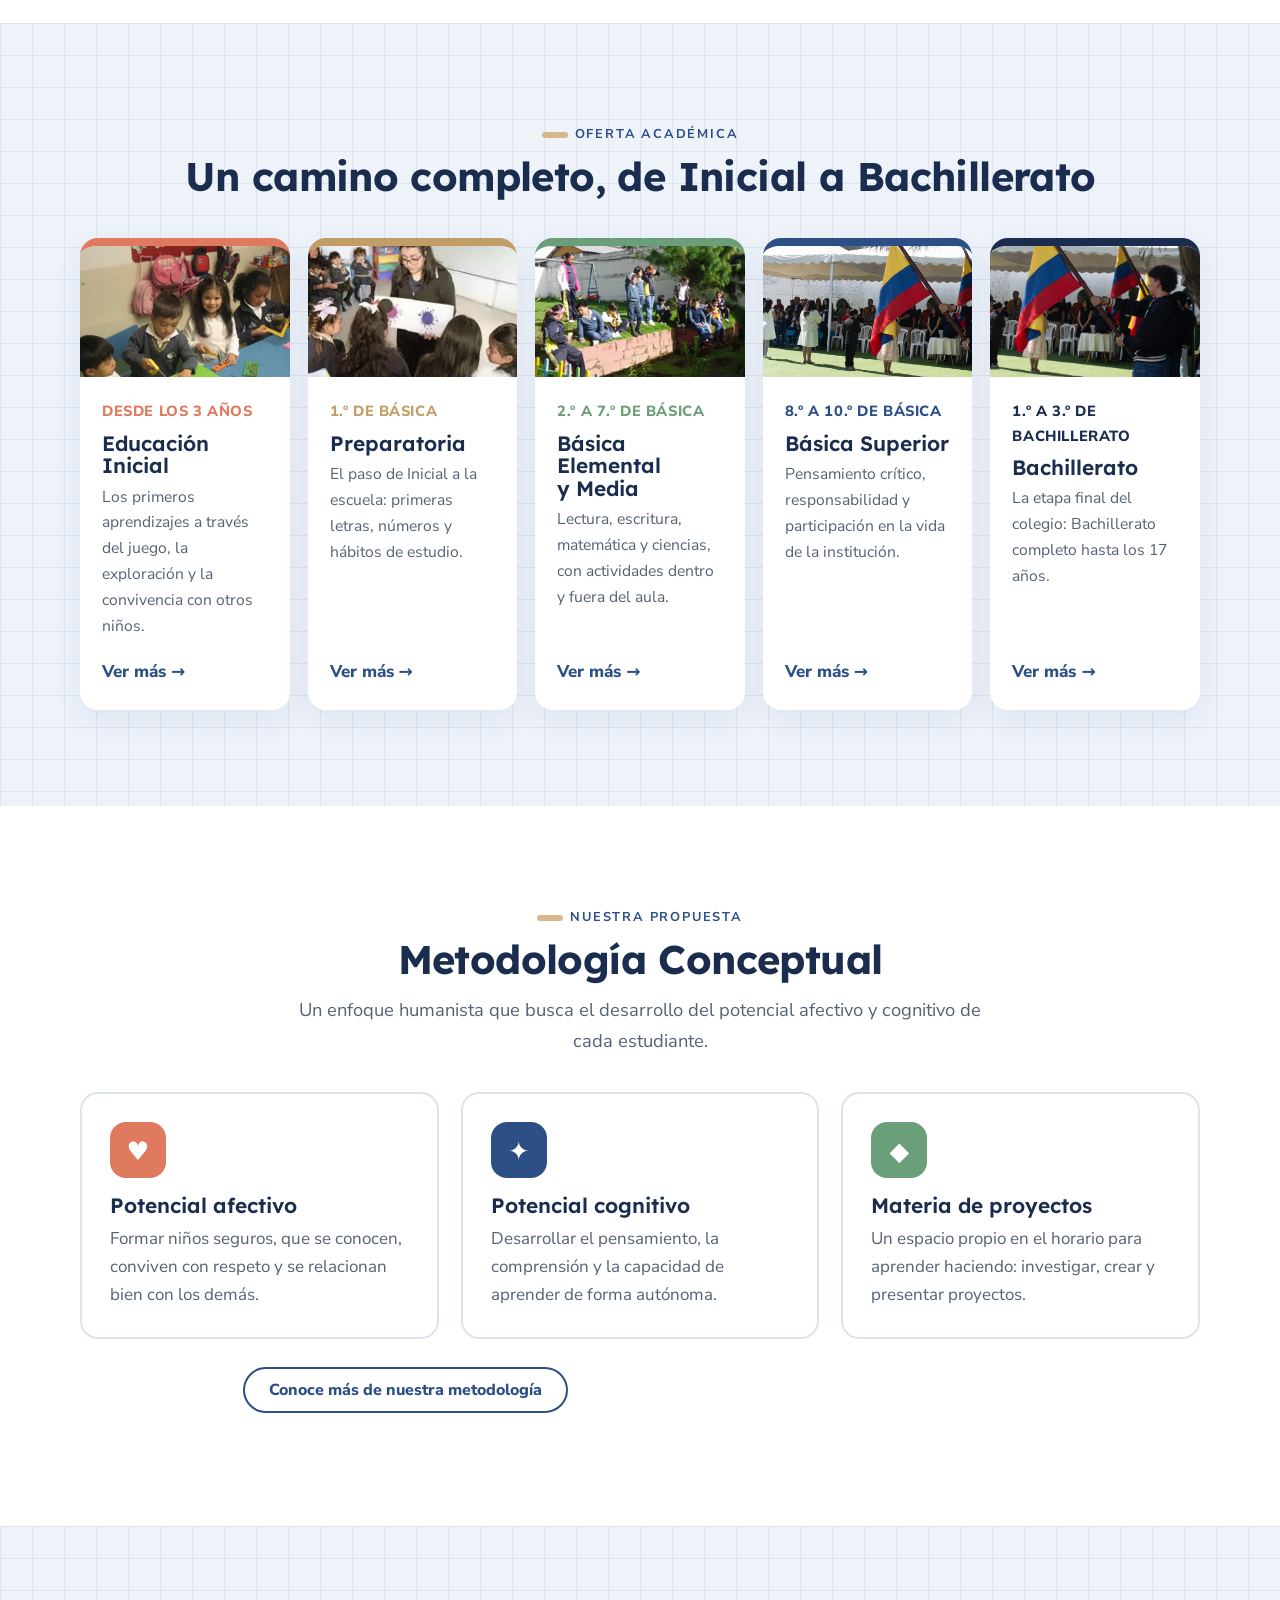
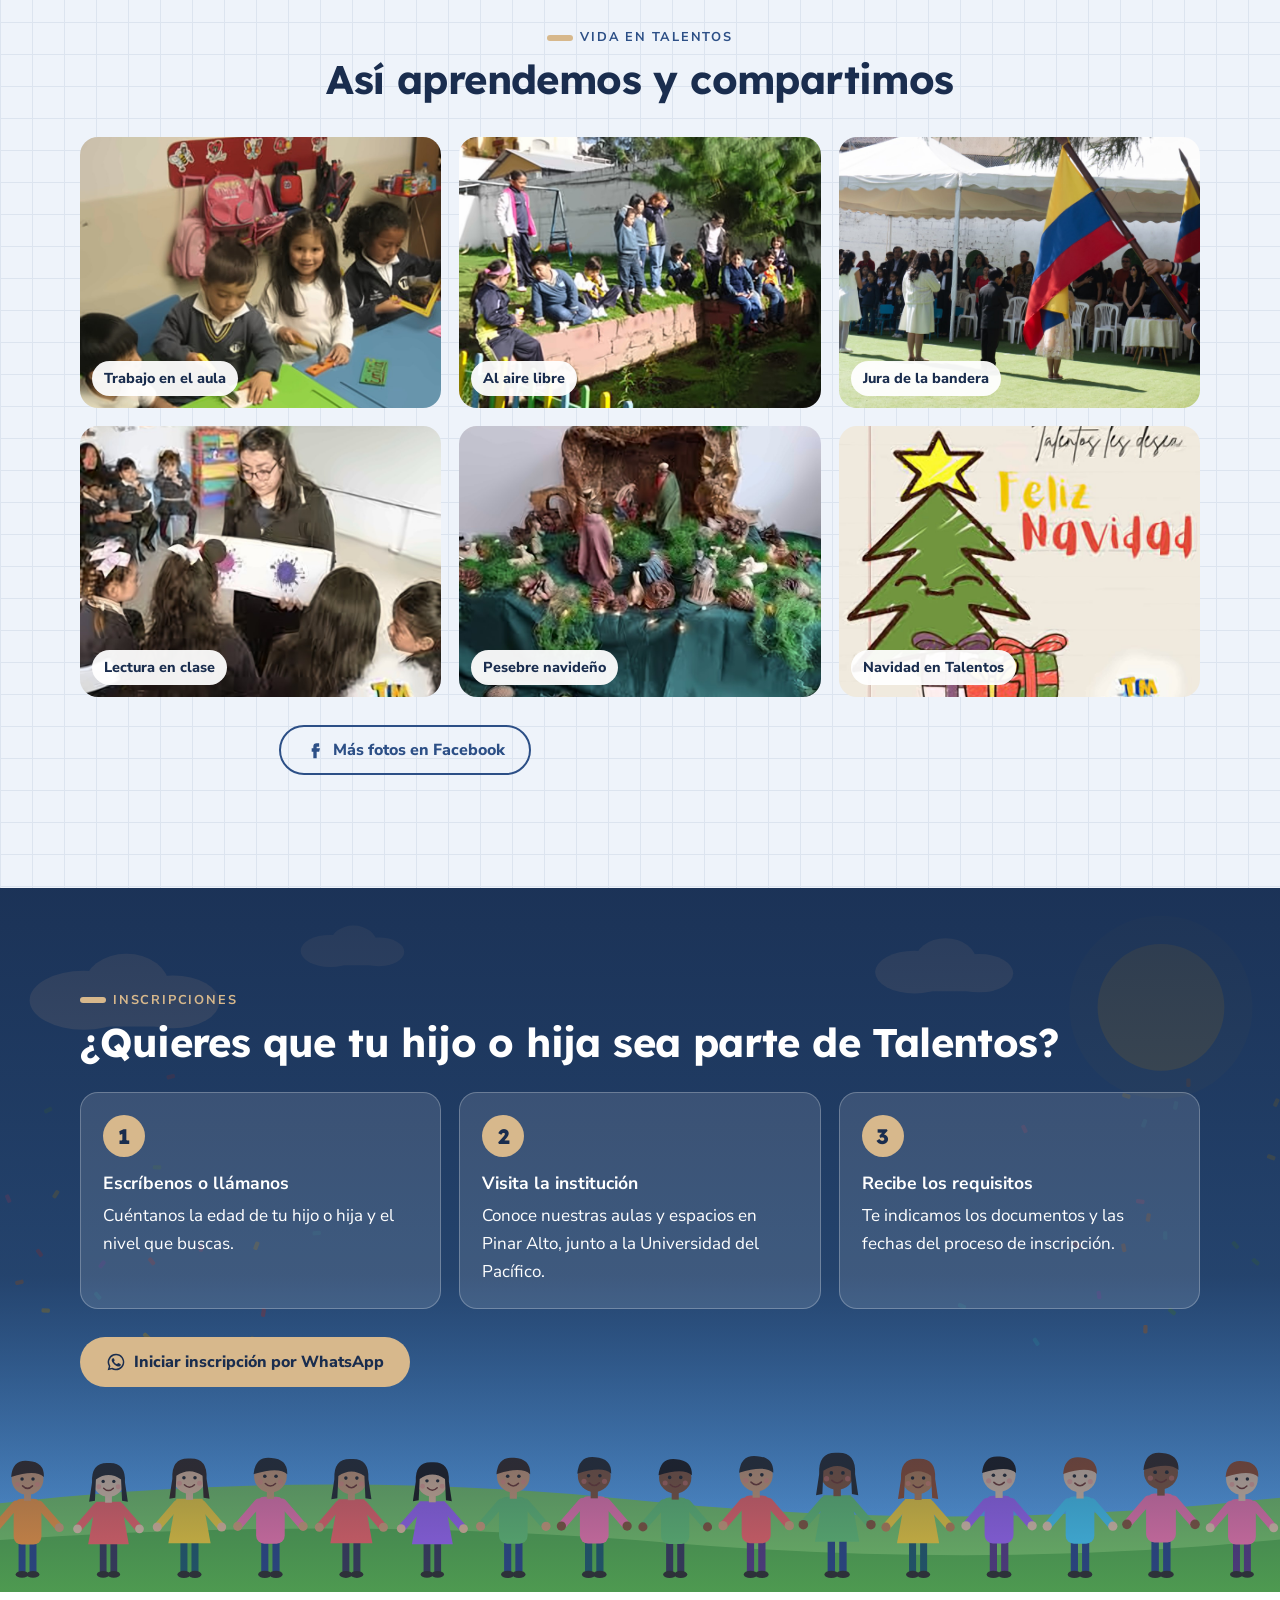
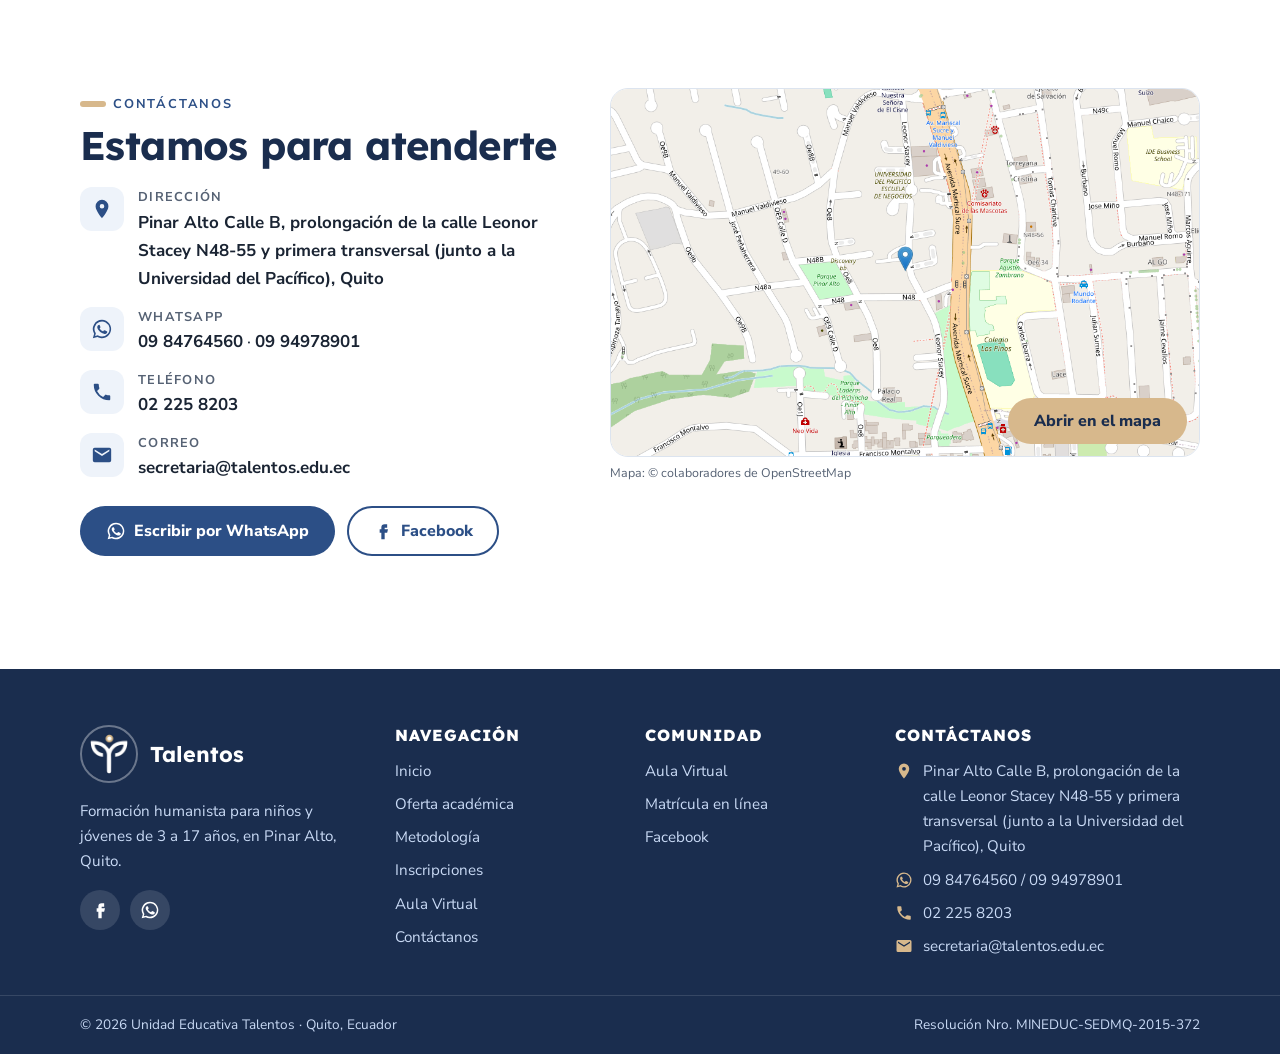
==== commit 77840e55: "Foto en alta resolución de la Jura de la bandera (Instagram de Talentos) para Básica Superior, Bachi" ====
--- a/index.html
+++ b/index.html
@@ -7,10 +7,10 @@
 <meta name="claude:viewport-fit-sides" content="cover">
 <meta name="description" content="Formación humanista para niños y jóvenes de 3 a 17 años, de Inicial a Bachillerato, en Pinar Alto, Quito.">
 <meta name="robots" content="noindex, nofollow">
-<link rel="icon" href="img/favicon.png?v=202610282349">
+<link rel="icon" href="img/favicon.png?v=202610291233">
 <link rel="preconnect" href="https://fonts.googleapis.com"><link rel="preconnect" href="https://fonts.gstatic.com" crossorigin>
 <link rel="stylesheet" href="https://fonts.googleapis.com/css2?family=Lexend:wght@500;600;700&family=Nunito+Sans:opsz,wght@6..12,400;6..12,700;6..12,800&display=swap">
-<link rel="stylesheet" href="estilos.css?v=202610282349">
+<link rel="stylesheet" href="estilos.css?v=202610291233">
 </head>
 <body>
 <div class="aviso">Versión de prueba de la nueva web de la Unidad Educativa Talentos. Contenido en revisión.</div>
@@ -19,7 +19,7 @@
   <div class="grupo"><a href="aula-virtual.html">Aula Virtual</a><a href="https://www.talentos.edu.ec/matriculas/index.php" target="_blank" rel="noopener">Matrícula en línea</a><a href="https://www.facebook.com/TalentosEcuador/" target="_blank" rel="noopener" aria-label="Facebook"><svg viewBox="0 0 24 24" aria-hidden="true"><path fill="currentColor" d="M14 8h3V4h-3a4 4 0 0 0-4 4v2H8v4h2v8h4v-8h3l1-4h-4V8.5c0-.3.2-.5.5-.5z"/></svg></a></div>
 </div></div>
 <header class="header"><div class="wrap">
-  <a class="logo" href="index.html"><img src="img/logo-talentos.png?v=202610282349" alt="" width="54" height="54"><span>Unidad Educativa<b>Talentos</b></span></a>
+  <a class="logo" href="index.html"><img src="img/logo-talentos.png?v=202610291233" alt="" width="54" height="54"><span>Unidad Educativa<b>Talentos</b></span></a>
   <button class="menu-btn" type="button" aria-expanded="false" aria-controls="nav"><span></span> Menú</button>
   <nav class="nav" id="nav" aria-label="Principal"><ul><li><a href="index.html" aria-current="page">Inicio</a></li><li><a href="oferta-academica.html">Oferta académica</a></li><li><a href="metodologia.html">Metodología</a></li><li><a href="inscripciones.html">Inscripciones</a></li><li><a href="aula-virtual.html">Aula Virtual</a></li><li><a href="contactanos.html">Contáctanos</a></li><li><a class="btn btn-sol" href="https://wa.me/593984764560?text=Hola%2C%20quisiera%20informaci%C3%B3n%20sobre%20la%20Unidad%20Educativa%20Talentos" target="_blank" rel="noopener">Quiero información</a></li></ul></nav>
 </div></header>
@@ -33,11 +33,11 @@
   <div class="acciones"><a class="btn btn-sol" href="https://wa.me/593984764560?text=Hola%2C%20quisiera%20informaci%C3%B3n%20sobre%20la%20Unidad%20Educativa%20Talentos" target="_blank" rel="noopener"><svg viewBox="0 0 24 24" aria-hidden="true"><path fill="currentColor" d="M12 2a10 10 0 0 0-8.6 15.1L2 22l5-1.3A10 10 0 1 0 12 2zm0 18.2a8.2 8.2 0 0 1-4.2-1.2l-.3-.2-3 .8.8-2.9-.2-.3A8.2 8.2 0 1 1 12 20.2zm4.5-6.1c-.2-.1-1.5-.7-1.7-.8s-.4-.1-.6.1-.7.8-.8 1-.3.2-.5.1a6.7 6.7 0 0 1-3.3-2.9c-.3-.4.3-.4.7-1.4.1-.2 0-.3 0-.5l-.8-1.8c-.2-.5-.4-.4-.6-.4h-.5a1 1 0 0 0-.7.3 3 3 0 0 0-.9 2.2 5.2 5.2 0 0 0 1.1 2.7 11.9 11.9 0 0 0 4.6 4c1.7.7 2.4.8 3.2.7a2.8 2.8 0 0 0 1.8-1.3 2.3 2.3 0 0 0 .2-1.3c-.1-.1-.3-.2-.5-.3z"/></svg> Quiero información</a><a class="btn btn-linea" href="oferta-academica.html">Oferta académica</a></div>
   <div class="hero-chips"><span class="chip">Inicial</span><span class="chip">Educación General Básica</span><span class="chip">Bachillerato completo</span></div>
  </div>
- <div class="hero-foto"><img src="fotos/inicial-aula.jpg?v=202610282349" alt="Niños de Inicial trabajando en el aula"><div class="sello">Metodología<b>Conceptual</b></div></div>
+ <div class="hero-foto"><img src="fotos/inicial-aula.jpg?v=202610291233" alt="Niños de Inicial trabajando en el aula"><div class="sello">Metodología<b>Conceptual</b></div></div>
 </div></section>
 
 <section class="section"><div class="wrap split">
- <img src="fotos/lectura.jpg?v=202610282349" alt="Docente leyendo con sus estudiantes" loading="lazy">
+ <img src="fotos/lectura.jpg?v=202610291233" alt="Docente leyendo con sus estudiantes" loading="lazy">
  <div><span class="eyebrow">Bienvenidos</span><h2>Bienvenidos a la Unidad Educativa Talentos</h2>
   <p class="lead" style="margin-top:16px">Acompañamos a niños y jóvenes desde los 3 hasta los 17 años, de Inicial a Bachillerato, con un enfoque humanista que potencia sus habilidades, sus valores y su excelencia académica.</p>
   <p>Somos una institución autorizada por el Ministerio de Educación (Resolución Nro. MINEDUC-SEDMQ-2015-372), ubicada en Pinar Alto, junto a la Universidad del Pacífico.</p>
@@ -46,11 +46,11 @@
 
 <section class="section fondo-cuadro"><div class="wrap">
  <div class="center"><span class="eyebrow">Oferta académica</span><h2>Un camino completo, de Inicial a Bachillerato</h2></div>
- <div class="niveles"><article class="nivel" style="--c:var(--coral)"><img src="fotos/inicial-aula.jpg?v=202610282349" alt="Educación Inicial" loading="lazy">
-<div class="cuerpo"><span class="edad">Desde los 3 años</span><h3>Educación Inicial</h3><p>Los primeros aprendizajes a través del juego, la exploración y la convivencia con otros niños.</p><a class="mas" href="oferta-academica.html#inicial">Ver más</a></div></article><article class="nivel" style="--c:var(--sol-osc)"><img src="fotos/lectura.jpg?v=202610282349" alt="Preparatoria" loading="lazy">
-<div class="cuerpo"><span class="edad">1.º de Básica</span><h3>Preparatoria</h3><p>El paso de Inicial a la escuela: primeras letras, números y hábitos de estudio.</p><a class="mas" href="oferta-academica.html#preparatoria">Ver más</a></div></article><article class="nivel" style="--c:var(--verde)"><img src="fotos/patio.jpg?v=202610282349" alt="Básica Elemental y Media" loading="lazy">
-<div class="cuerpo"><span class="edad">2.º a 7.º de Básica</span><h3>Básica Elemental y Media</h3><p>Lectura, escritura, matemática y ciencias, con actividades dentro y fuera del aula.</p><a class="mas" href="oferta-academica.html#elemental-media">Ver más</a></div></article><article class="nivel" style="--c:var(--azul)"><img src="fotos/acto-civico.jpg?v=202610282349" alt="Básica Superior" loading="lazy">
-<div class="cuerpo"><span class="edad">8.º a 10.º de Básica</span><h3>Básica Superior</h3><p>Pensamiento crítico, responsabilidad y participación en la vida de la institución.</p><a class="mas" href="oferta-academica.html#superior">Ver más</a></div></article><article class="nivel" style="--c:var(--azul-osc)"><img src="img/bachillerato.jpg?v=202610282349" alt="Bachillerato" loading="lazy">
+ <div class="niveles"><article class="nivel" style="--c:var(--coral)"><img src="fotos/inicial-aula.jpg?v=202610291233" alt="Educación Inicial" loading="lazy">
+<div class="cuerpo"><span class="edad">Desde los 3 años</span><h3>Educación Inicial</h3><p>Los primeros aprendizajes a través del juego, la exploración y la convivencia con otros niños.</p><a class="mas" href="oferta-academica.html#inicial">Ver más</a></div></article><article class="nivel" style="--c:var(--sol-osc)"><img src="fotos/lectura.jpg?v=202610291233" alt="Preparatoria" loading="lazy">
+<div class="cuerpo"><span class="edad">1.º de Básica</span><h3>Preparatoria</h3><p>El paso de Inicial a la escuela: primeras letras, números y hábitos de estudio.</p><a class="mas" href="oferta-academica.html#preparatoria">Ver más</a></div></article><article class="nivel" style="--c:var(--verde)"><img src="fotos/patio.jpg?v=202610291233" alt="Básica Elemental y Media" loading="lazy">
+<div class="cuerpo"><span class="edad">2.º a 7.º de Básica</span><h3>Básica Elemental y Media</h3><p>Lectura, escritura, matemática y ciencias, con actividades dentro y fuera del aula.</p><a class="mas" href="oferta-academica.html#elemental-media">Ver más</a></div></article><article class="nivel" style="--c:var(--azul)"><img src="fotos/jura-bandera.jpg?v=202610291233" alt="Básica Superior" loading="lazy">
+<div class="cuerpo"><span class="edad">8.º a 10.º de Básica</span><h3>Básica Superior</h3><p>Pensamiento crítico, responsabilidad y participación en la vida de la institución.</p><a class="mas" href="oferta-academica.html#superior">Ver más</a></div></article><article class="nivel" style="--c:var(--azul-osc)"><img src="img/bachillerato.jpg?v=202610291233" alt="Bachillerato" loading="lazy">
 <div class="cuerpo"><span class="edad">1.º a 3.º de Bachillerato</span><h3>Bachillerato</h3><p>La etapa final del colegio: Bachillerato completo hasta los 17 años.</p><a class="mas" href="oferta-academica.html#bachillerato">Ver más</a></div></article></div>
 </div></section>
 
@@ -67,7 +67,7 @@
 
 <section class="section fondo-cuadro"><div class="wrap">
  <div class="center"><span class="eyebrow">Vida en Talentos</span><h2>Así aprendemos y compartimos</h2></div>
- <div class="galeria"><figure><img src="fotos/inicial-aula.jpg?v=202610282349" alt="Trabajo en el aula" loading="lazy"><figcaption>Trabajo en el aula</figcaption></figure><figure><img src="fotos/patio.jpg?v=202610282349" alt="Al aire libre" loading="lazy"><figcaption>Al aire libre</figcaption></figure><figure><img src="fotos/acto-civico.jpg?v=202610282349" alt="Acto cívico" loading="lazy"><figcaption>Acto cívico</figcaption></figure><figure><img src="fotos/lectura.jpg?v=202610282349" alt="Lectura en clase" loading="lazy"><figcaption>Lectura en clase</figcaption></figure><figure><img src="fotos/pesebre.jpg?v=202610282349" alt="Pesebre navideño" loading="lazy"><figcaption>Pesebre navideño</figcaption></figure><figure><img src="fotos/navidad.jpg?v=202610282349" alt="Navidad en Talentos" loading="lazy"><figcaption>Navidad en Talentos</figcaption></figure></div>
+ <div class="galeria"><figure><img src="fotos/inicial-aula.jpg?v=202610291233" alt="Trabajo en el aula" loading="lazy"><figcaption>Trabajo en el aula</figcaption></figure><figure><img src="fotos/patio.jpg?v=202610291233" alt="Al aire libre" loading="lazy"><figcaption>Al aire libre</figcaption></figure><figure><img src="fotos/jura-bandera.jpg?v=202610291233" alt="Jura de la bandera" loading="lazy"><figcaption>Jura de la bandera</figcaption></figure><figure><img src="fotos/lectura.jpg?v=202610291233" alt="Lectura en clase" loading="lazy"><figcaption>Lectura en clase</figcaption></figure><figure><img src="fotos/pesebre.jpg?v=202610291233" alt="Pesebre navideño" loading="lazy"><figcaption>Pesebre navideño</figcaption></figure><figure><img src="fotos/navidad.jpg?v=202610291233" alt="Navidad en Talentos" loading="lazy"><figcaption>Navidad en Talentos</figcaption></figure></div>
  <p class="center" style="margin-top:28px"><a class="btn btn-linea" href="https://www.facebook.com/TalentosEcuador/" target="_blank" rel="noopener"><svg viewBox="0 0 24 24" aria-hidden="true"><path fill="currentColor" d="M14 8h3V4h-3a4 4 0 0 0-4 4v2H8v4h2v8h4v-8h3l1-4h-4V8.5c0-.3.2-.5.5-.5z"/></svg> Más fotos en Facebook</a></p>
 </div></section>
 
@@ -89,13 +89,13 @@
 <li><span class="i"><svg viewBox="0 0 24 24" aria-hidden="true"><path fill="currentColor" d="M20 4H4a2 2 0 0 0-2 2v12a2 2 0 0 0 2 2h16a2 2 0 0 0 2-2V6a2 2 0 0 0-2-2zm0 4-8 5-8-5V6l8 5 8-5z"/></svg></span><div><b>Correo</b><span>secretaria@talentos.edu.ec</span></div></li>
 </ul>
 <p style="margin-top:24px;display:flex;gap:12px;flex-wrap:wrap"><a class="btn btn-azul" href="https://wa.me/593984764560?text=Hola%2C%20quisiera%20informaci%C3%B3n%20sobre%20la%20Unidad%20Educativa%20Talentos" target="_blank" rel="noopener"><svg viewBox="0 0 24 24" aria-hidden="true"><path fill="currentColor" d="M12 2a10 10 0 0 0-8.6 15.1L2 22l5-1.3A10 10 0 1 0 12 2zm0 18.2a8.2 8.2 0 0 1-4.2-1.2l-.3-.2-3 .8.8-2.9-.2-.3A8.2 8.2 0 1 1 12 20.2zm4.5-6.1c-.2-.1-1.5-.7-1.7-.8s-.4-.1-.6.1-.7.8-.8 1-.3.2-.5.1a6.7 6.7 0 0 1-3.3-2.9c-.3-.4.3-.4.7-1.4.1-.2 0-.3 0-.5l-.8-1.8c-.2-.5-.4-.4-.6-.4h-.5a1 1 0 0 0-.7.3 3 3 0 0 0-.9 2.2 5.2 5.2 0 0 0 1.1 2.7 11.9 11.9 0 0 0 4.6 4c1.7.7 2.4.8 3.2.7a2.8 2.8 0 0 0 1.8-1.3 2.3 2.3 0 0 0 .2-1.3c-.1-.1-.3-.2-.5-.3z"/></svg> Escribir por WhatsApp</a><a class="btn btn-linea" href="https://www.facebook.com/TalentosEcuador/" target="_blank" rel="noopener"><svg viewBox="0 0 24 24" aria-hidden="true"><path fill="currentColor" d="M14 8h3V4h-3a4 4 0 0 0-4 4v2H8v4h2v8h4v-8h3l1-4h-4V8.5c0-.3.2-.5.5-.5z"/></svg> Facebook</a></p></div>
-<div><a class="mapa" href="https://www.openstreetmap.org/?mlat=-0.15151&mlon=-78.49880#map=17/-0.15151/-78.49880" target="_blank" rel="noopener"><img src="img/mapa.png?v=202610282349" alt="Mapa de la ubicación de la Unidad Educativa Talentos en Pinar Alto, Quito"><span class="btn btn-sol ver">Abrir en el mapa</span></a>
+<div><a class="mapa" href="https://www.openstreetmap.org/?mlat=-0.15151&mlon=-78.49880#map=17/-0.15151/-78.49880" target="_blank" rel="noopener"><img src="img/mapa.png?v=202610291233" alt="Mapa de la ubicación de la Unidad Educativa Talentos en Pinar Alto, Quito"><span class="btn btn-sol ver">Abrir en el mapa</span></a>
 <p class="credito">Mapa: © colaboradores de OpenStreetMap</p></div></div></div></section>
 
 </main>
 <footer class="footer">
   <div class="wrap">
-    <div><span class="logo-pie"><img src="img/logo-talentos.png?v=202610282349" alt="" width="58" height="58"><b>Talentos</b></span>
+    <div><span class="logo-pie"><img src="img/logo-talentos.png?v=202610291233" alt="" width="58" height="58"><b>Talentos</b></span>
       <p style="margin-top:16px">Formación humanista para niños y jóvenes de 3 a 17 años, en Pinar Alto, Quito.</p>
       <div class="redes"><a href="https://www.facebook.com/TalentosEcuador/" target="_blank" rel="noopener" aria-label="Facebook"><svg viewBox="0 0 24 24" aria-hidden="true"><path fill="currentColor" d="M14 8h3V4h-3a4 4 0 0 0-4 4v2H8v4h2v8h4v-8h3l1-4h-4V8.5c0-.3.2-.5.5-.5z"/></svg></a><a href="https://wa.me/593984764560?text=Hola%2C%20quisiera%20informaci%C3%B3n%20sobre%20la%20Unidad%20Educativa%20Talentos" target="_blank" rel="noopener" aria-label="WhatsApp"><svg viewBox="0 0 24 24" aria-hidden="true"><path fill="currentColor" d="M12 2a10 10 0 0 0-8.6 15.1L2 22l5-1.3A10 10 0 1 0 12 2zm0 18.2a8.2 8.2 0 0 1-4.2-1.2l-.3-.2-3 .8.8-2.9-.2-.3A8.2 8.2 0 1 1 12 20.2zm4.5-6.1c-.2-.1-1.5-.7-1.7-.8s-.4-.1-.6.1-.7.8-.8 1-.3.2-.5.1a6.7 6.7 0 0 1-3.3-2.9c-.3-.4.3-.4.7-1.4.1-.2 0-.3 0-.5l-.8-1.8c-.2-.5-.4-.4-.6-.4h-.5a1 1 0 0 0-.7.3 3 3 0 0 0-.9 2.2 5.2 5.2 0 0 0 1.1 2.7 11.9 11.9 0 0 0 4.6 4c1.7.7 2.4.8 3.2.7a2.8 2.8 0 0 0 1.8-1.3 2.3 2.3 0 0 0 .2-1.3c-.1-.1-.3-.2-.5-.3z"/></svg></a></div></div>
     <div><h4>Navegación</h4><ul><li><a href="index.html">Inicio</a></li><li><a href="oferta-academica.html">Oferta académica</a></li><li><a href="metodologia.html">Metodología</a></li><li><a href="inscripciones.html">Inscripciones</a></li><li><a href="aula-virtual.html">Aula Virtual</a></li><li><a href="contactanos.html">Contáctanos</a></li></ul></div>
--- a/estilos.css
+++ b/estilos.css
@@ -70,7 +70,7 @@
 }
 
 /* portada */
-.hero{position:relative;overflow:hidden;background:var(--cielo-claro) url(img/slide-lapices.svg?v=202610282349) center/cover no-repeat}
+.hero{position:relative;overflow:hidden;background:var(--cielo-claro) url(img/slide-lapices.svg?v=202610291233) center/cover no-repeat}
 .hero .wrap{display:grid;grid-template-columns:minmax(0,1.05fr) minmax(0,.95fr);gap:40px;align-items:center;padding-block:clamp(56px,8vw,104px)}
 .hero-card{background:rgba(255,255,255,.93);border-radius:28px;padding:clamp(26px,4vw,46px);box-shadow:0 24px 60px rgba(15,63,125,.14)}
 .hero-card p{font-size:1.15rem;color:var(--gris);margin-top:16px}
@@ -120,7 +120,7 @@
 
 
 /* banda inscripciones */
-.banda{background:var(--azul) url(img/slide-ninos.svg?v=202610282349) center bottom/cover no-repeat;color:#fff;position:relative}
+.banda{background:var(--azul) url(img/slide-ninos.svg?v=202610291233) center bottom/cover no-repeat;color:#fff;position:relative}
 .banda:before{content:"";position:absolute;inset:0;background:linear-gradient(180deg,rgba(26,45,78,.93) 0%,rgba(26,45,78,.8) 55%,rgba(26,45,78,.2) 100%)}
 .banda .wrap{position:relative;padding-block:clamp(60px,8vw,96px) clamp(140px,16vw,220px)}
 .banda h2{color:#fff}.banda p{color:#e3eeff}
@@ -146,7 +146,7 @@
 .credito{font-size:.78rem;color:var(--gris);margin-top:6px}
 
 /* cabecera de página interna */
-.page-head{background:var(--cielo-claro) url(img/slide-lapices.svg?v=202610282349) center/cover;padding-block:clamp(48px,7vw,84px)}
+.page-head{background:var(--cielo-claro) url(img/slide-lapices.svg?v=202610291233) center/cover;padding-block:clamp(48px,7vw,84px)}
 .page-head .caja{background:rgba(255,255,255,.93);border-radius:24px;padding:clamp(22px,3vw,36px);max-width:760px}
 .migas{font-size:.88rem;color:var(--gris);margin-bottom:10px}.migas a{color:var(--gris)}
 .nota{background:#fff6d6;border:1px solid #f0dc8a;color:#5b4700;border-radius:14px;padding:14px 18px;font-size:.92rem;margin-top:28px;max-width:none}
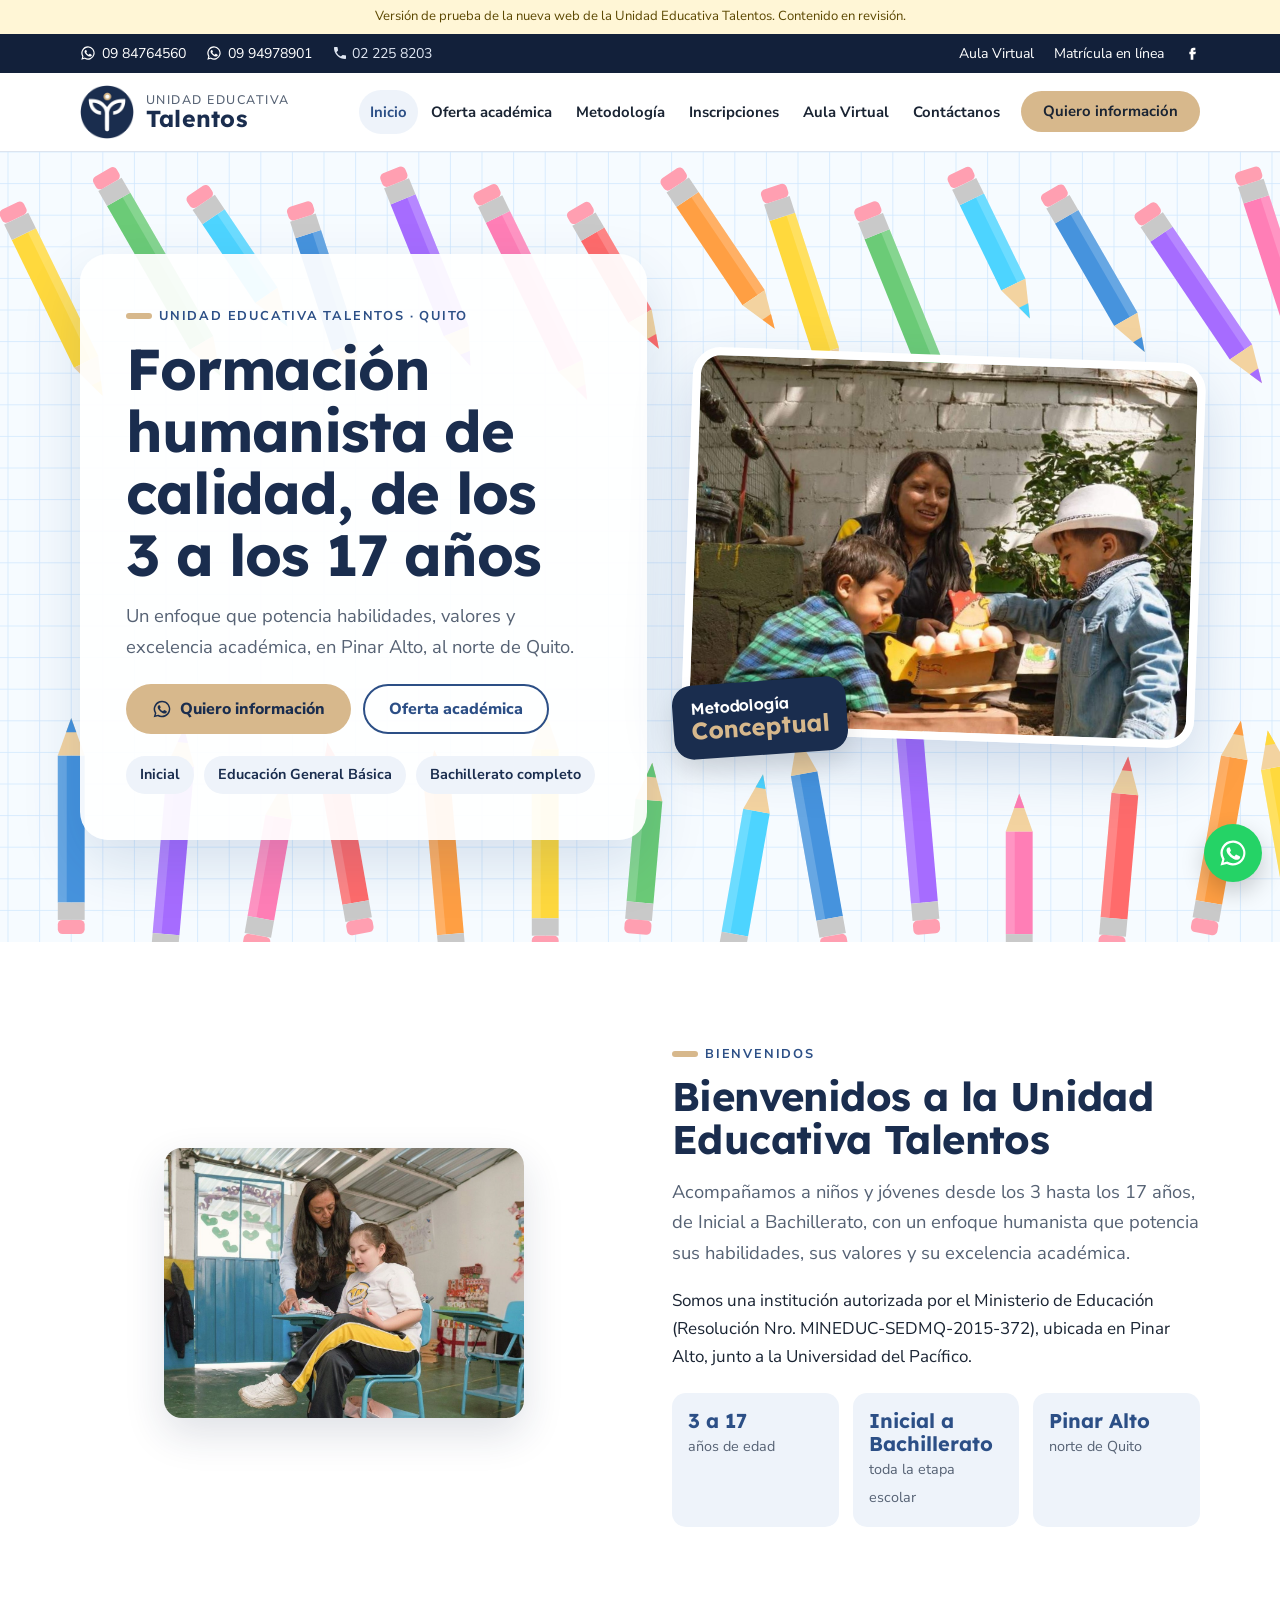
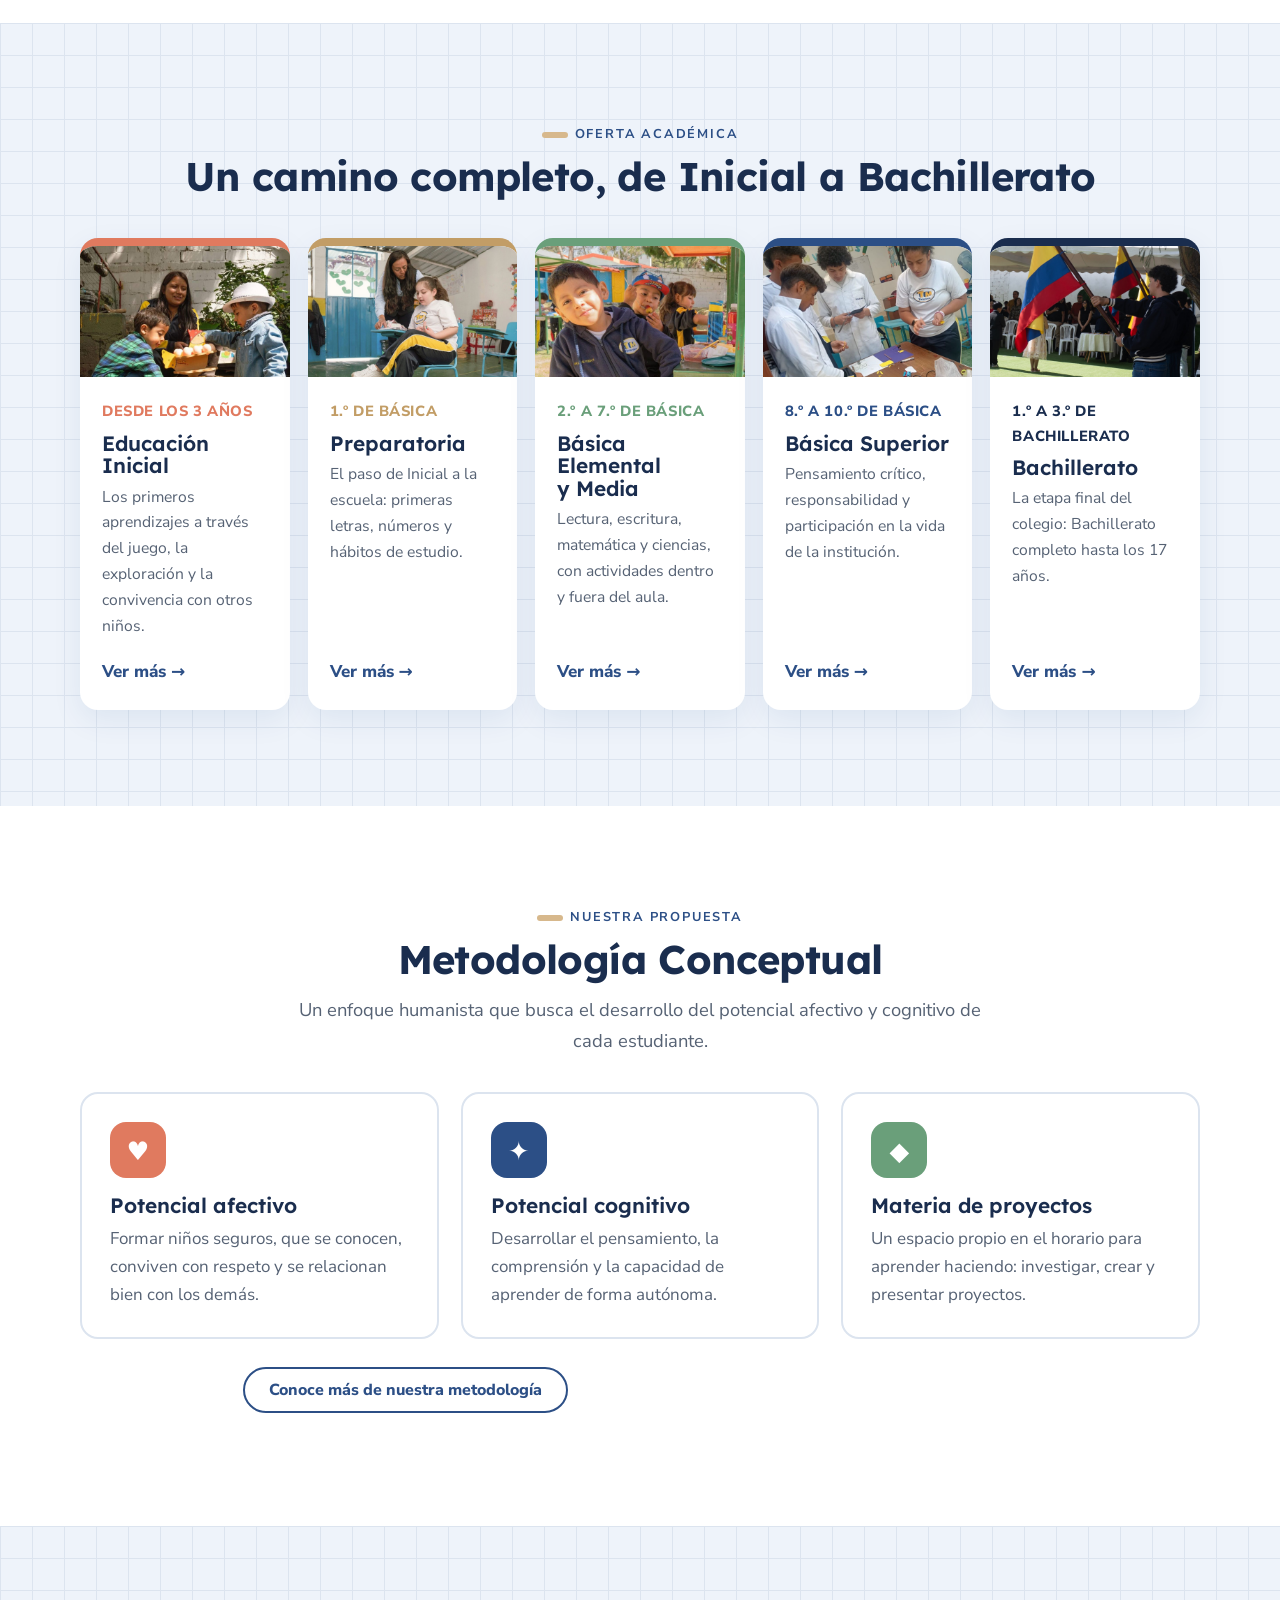
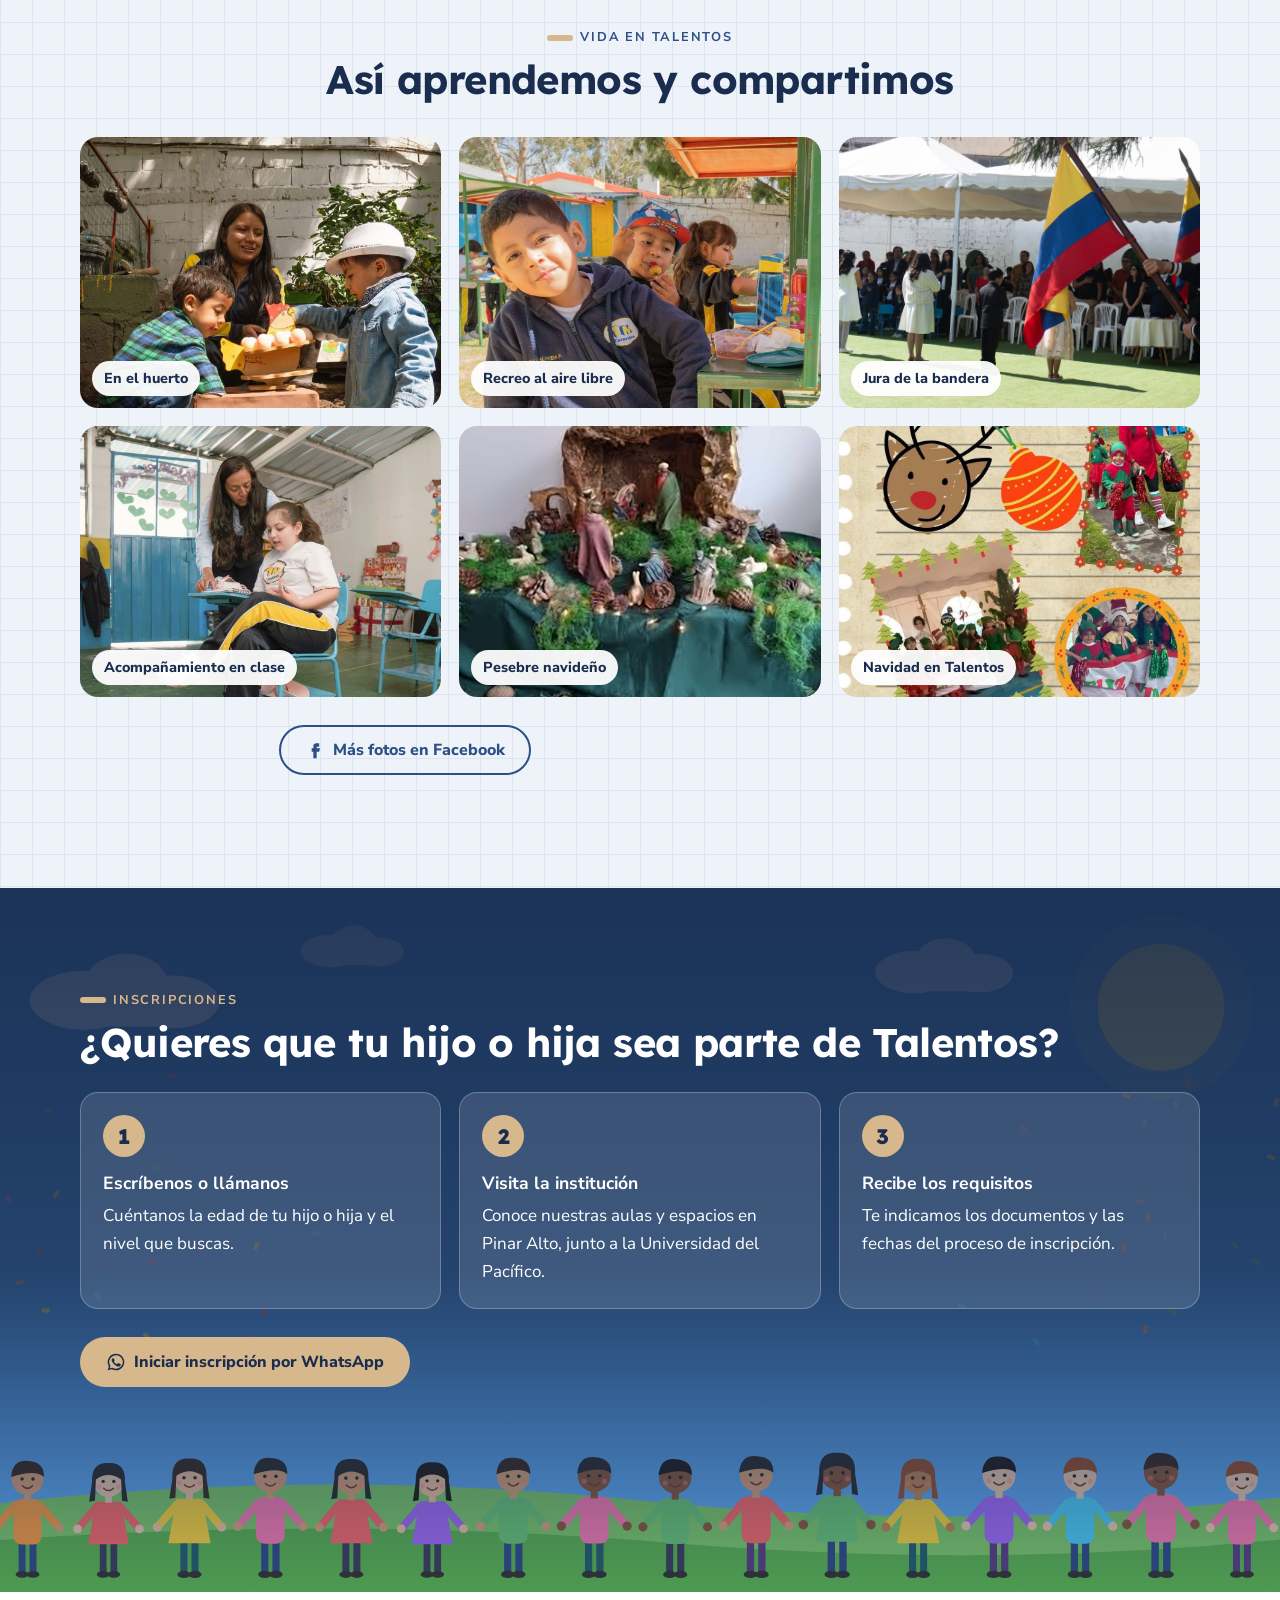
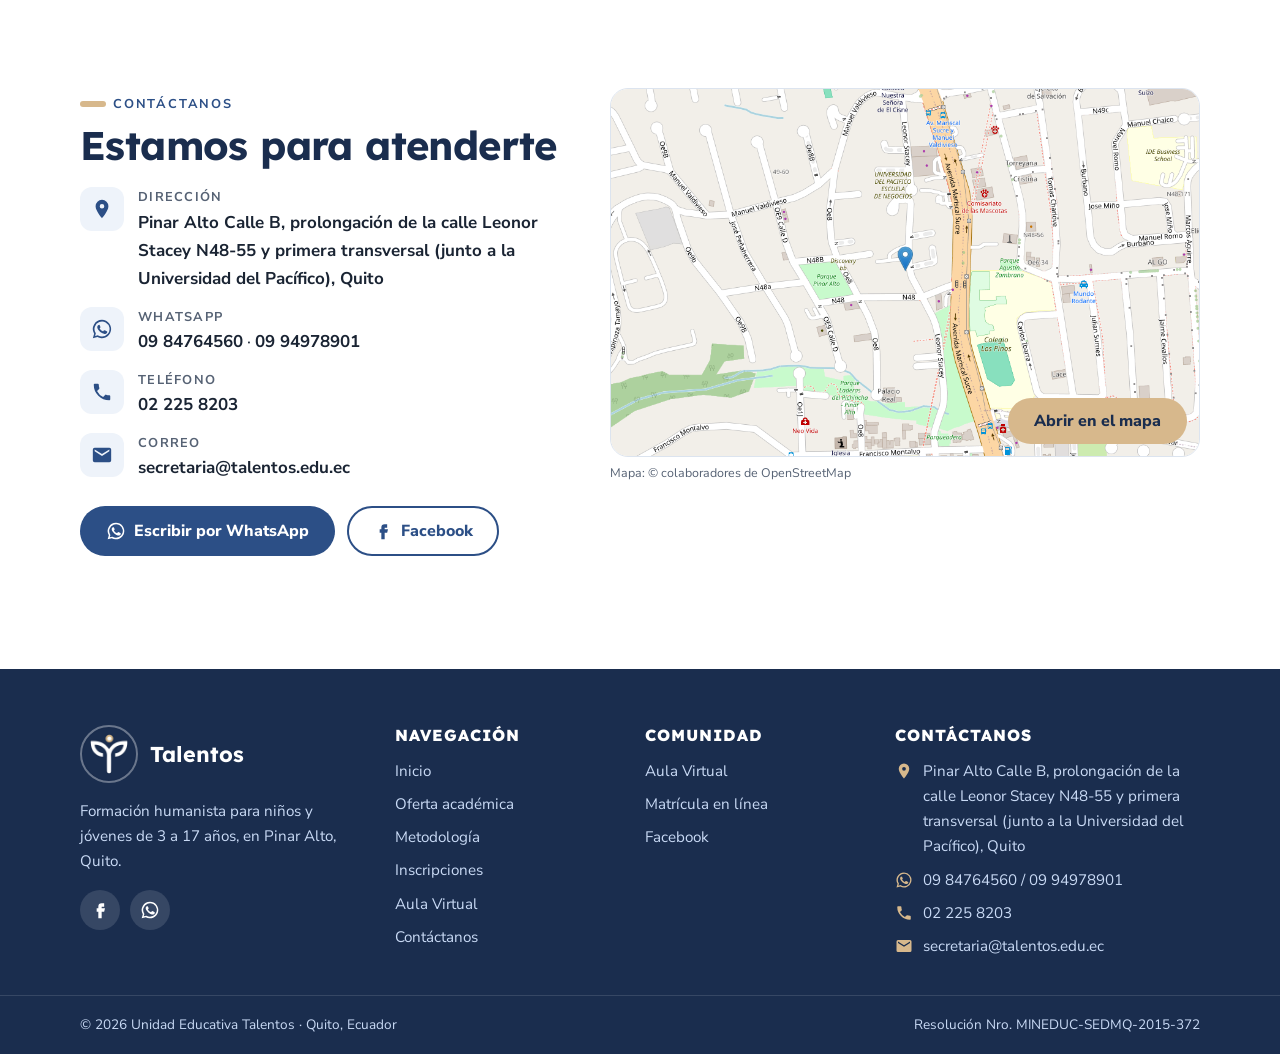
==== commit fdda2d80: "Fotos reales en alta resolución del Instagram de Talentos (huerto, acompañamiento, recreo, física, N" ====
--- a/index.html
+++ b/index.html
@@ -7,10 +7,10 @@
 <meta name="claude:viewport-fit-sides" content="cover">
 <meta name="description" content="Formación humanista para niños y jóvenes de 3 a 17 años, de Inicial a Bachillerato, en Pinar Alto, Quito.">
 <meta name="robots" content="noindex, nofollow">
-<link rel="icon" href="img/favicon.png?v=202610291233">
+<link rel="icon" href="img/favicon.png?v=202610291303">
 <link rel="preconnect" href="https://fonts.googleapis.com"><link rel="preconnect" href="https://fonts.gstatic.com" crossorigin>
 <link rel="stylesheet" href="https://fonts.googleapis.com/css2?family=Lexend:wght@500;600;700&family=Nunito+Sans:opsz,wght@6..12,400;6..12,700;6..12,800&display=swap">
-<link rel="stylesheet" href="estilos.css?v=202610291233">
+<link rel="stylesheet" href="estilos.css?v=202610291303">
 </head>
 <body>
 <div class="aviso">Versión de prueba de la nueva web de la Unidad Educativa Talentos. Contenido en revisión.</div>
@@ -19,7 +19,7 @@
   <div class="grupo"><a href="aula-virtual.html">Aula Virtual</a><a href="https://www.talentos.edu.ec/matriculas/index.php" target="_blank" rel="noopener">Matrícula en línea</a><a href="https://www.facebook.com/TalentosEcuador/" target="_blank" rel="noopener" aria-label="Facebook"><svg viewBox="0 0 24 24" aria-hidden="true"><path fill="currentColor" d="M14 8h3V4h-3a4 4 0 0 0-4 4v2H8v4h2v8h4v-8h3l1-4h-4V8.5c0-.3.2-.5.5-.5z"/></svg></a></div>
 </div></div>
 <header class="header"><div class="wrap">
-  <a class="logo" href="index.html"><img src="img/logo-talentos.png?v=202610291233" alt="" width="54" height="54"><span>Unidad Educativa<b>Talentos</b></span></a>
+  <a class="logo" href="index.html"><img src="img/logo-talentos.png?v=202610291303" alt="" width="54" height="54"><span>Unidad Educativa<b>Talentos</b></span></a>
   <button class="menu-btn" type="button" aria-expanded="false" aria-controls="nav"><span></span> Menú</button>
   <nav class="nav" id="nav" aria-label="Principal"><ul><li><a href="index.html" aria-current="page">Inicio</a></li><li><a href="oferta-academica.html">Oferta académica</a></li><li><a href="metodologia.html">Metodología</a></li><li><a href="inscripciones.html">Inscripciones</a></li><li><a href="aula-virtual.html">Aula Virtual</a></li><li><a href="contactanos.html">Contáctanos</a></li><li><a class="btn btn-sol" href="https://wa.me/593984764560?text=Hola%2C%20quisiera%20informaci%C3%B3n%20sobre%20la%20Unidad%20Educativa%20Talentos" target="_blank" rel="noopener">Quiero información</a></li></ul></nav>
 </div></header>
@@ -33,11 +33,11 @@
   <div class="acciones"><a class="btn btn-sol" href="https://wa.me/593984764560?text=Hola%2C%20quisiera%20informaci%C3%B3n%20sobre%20la%20Unidad%20Educativa%20Talentos" target="_blank" rel="noopener"><svg viewBox="0 0 24 24" aria-hidden="true"><path fill="currentColor" d="M12 2a10 10 0 0 0-8.6 15.1L2 22l5-1.3A10 10 0 1 0 12 2zm0 18.2a8.2 8.2 0 0 1-4.2-1.2l-.3-.2-3 .8.8-2.9-.2-.3A8.2 8.2 0 1 1 12 20.2zm4.5-6.1c-.2-.1-1.5-.7-1.7-.8s-.4-.1-.6.1-.7.8-.8 1-.3.2-.5.1a6.7 6.7 0 0 1-3.3-2.9c-.3-.4.3-.4.7-1.4.1-.2 0-.3 0-.5l-.8-1.8c-.2-.5-.4-.4-.6-.4h-.5a1 1 0 0 0-.7.3 3 3 0 0 0-.9 2.2 5.2 5.2 0 0 0 1.1 2.7 11.9 11.9 0 0 0 4.6 4c1.7.7 2.4.8 3.2.7a2.8 2.8 0 0 0 1.8-1.3 2.3 2.3 0 0 0 .2-1.3c-.1-.1-.3-.2-.5-.3z"/></svg> Quiero información</a><a class="btn btn-linea" href="oferta-academica.html">Oferta académica</a></div>
   <div class="hero-chips"><span class="chip">Inicial</span><span class="chip">Educación General Básica</span><span class="chip">Bachillerato completo</span></div>
  </div>
- <div class="hero-foto"><img src="fotos/inicial-aula.jpg?v=202610291233" alt="Niños de Inicial trabajando en el aula"><div class="sello">Metodología<b>Conceptual</b></div></div>
+ <div class="hero-foto"><img src="fotos/inicial-aula.jpg?v=202610291303" alt="Niños de Inicial con su docente en el huerto escolar"><div class="sello">Metodología<b>Conceptual</b></div></div>
 </div></section>
 
 <section class="section"><div class="wrap split">
- <img src="fotos/lectura.jpg?v=202610291233" alt="Docente leyendo con sus estudiantes" loading="lazy">
+ <img src="fotos/lectura.jpg?v=202610291303" alt="Docente acompañando a una estudiante en clase" loading="lazy">
  <div><span class="eyebrow">Bienvenidos</span><h2>Bienvenidos a la Unidad Educativa Talentos</h2>
   <p class="lead" style="margin-top:16px">Acompañamos a niños y jóvenes desde los 3 hasta los 17 años, de Inicial a Bachillerato, con un enfoque humanista que potencia sus habilidades, sus valores y su excelencia académica.</p>
   <p>Somos una institución autorizada por el Ministerio de Educación (Resolución Nro. MINEDUC-SEDMQ-2015-372), ubicada en Pinar Alto, junto a la Universidad del Pacífico.</p>
@@ -46,11 +46,11 @@
 
 <section class="section fondo-cuadro"><div class="wrap">
  <div class="center"><span class="eyebrow">Oferta académica</span><h2>Un camino completo, de Inicial a Bachillerato</h2></div>
- <div class="niveles"><article class="nivel" style="--c:var(--coral)"><img src="fotos/inicial-aula.jpg?v=202610291233" alt="Educación Inicial" loading="lazy">
-<div class="cuerpo"><span class="edad">Desde los 3 años</span><h3>Educación Inicial</h3><p>Los primeros aprendizajes a través del juego, la exploración y la convivencia con otros niños.</p><a class="mas" href="oferta-academica.html#inicial">Ver más</a></div></article><article class="nivel" style="--c:var(--sol-osc)"><img src="fotos/lectura.jpg?v=202610291233" alt="Preparatoria" loading="lazy">
-<div class="cuerpo"><span class="edad">1.º de Básica</span><h3>Preparatoria</h3><p>El paso de Inicial a la escuela: primeras letras, números y hábitos de estudio.</p><a class="mas" href="oferta-academica.html#preparatoria">Ver más</a></div></article><article class="nivel" style="--c:var(--verde)"><img src="fotos/patio.jpg?v=202610291233" alt="Básica Elemental y Media" loading="lazy">
-<div class="cuerpo"><span class="edad">2.º a 7.º de Básica</span><h3>Básica Elemental y Media</h3><p>Lectura, escritura, matemática y ciencias, con actividades dentro y fuera del aula.</p><a class="mas" href="oferta-academica.html#elemental-media">Ver más</a></div></article><article class="nivel" style="--c:var(--azul)"><img src="fotos/jura-bandera.jpg?v=202610291233" alt="Básica Superior" loading="lazy">
-<div class="cuerpo"><span class="edad">8.º a 10.º de Básica</span><h3>Básica Superior</h3><p>Pensamiento crítico, responsabilidad y participación en la vida de la institución.</p><a class="mas" href="oferta-academica.html#superior">Ver más</a></div></article><article class="nivel" style="--c:var(--azul-osc)"><img src="img/bachillerato.jpg?v=202610291233" alt="Bachillerato" loading="lazy">
+ <div class="niveles"><article class="nivel" style="--c:var(--coral)"><img src="fotos/inicial-aula.jpg?v=202610291303" alt="Educación Inicial" loading="lazy">
+<div class="cuerpo"><span class="edad">Desde los 3 años</span><h3>Educación Inicial</h3><p>Los primeros aprendizajes a través del juego, la exploración y la convivencia con otros niños.</p><a class="mas" href="oferta-academica.html#inicial">Ver más</a></div></article><article class="nivel" style="--c:var(--sol-osc)"><img src="fotos/lectura.jpg?v=202610291303" alt="Preparatoria" loading="lazy">
+<div class="cuerpo"><span class="edad">1.º de Básica</span><h3>Preparatoria</h3><p>El paso de Inicial a la escuela: primeras letras, números y hábitos de estudio.</p><a class="mas" href="oferta-academica.html#preparatoria">Ver más</a></div></article><article class="nivel" style="--c:var(--verde)"><img src="fotos/patio.jpg?v=202610291303" alt="Básica Elemental y Media" loading="lazy">
+<div class="cuerpo"><span class="edad">2.º a 7.º de Básica</span><h3>Básica Elemental y Media</h3><p>Lectura, escritura, matemática y ciencias, con actividades dentro y fuera del aula.</p><a class="mas" href="oferta-academica.html#elemental-media">Ver más</a></div></article><article class="nivel" style="--c:var(--azul)"><img src="fotos/fisica.jpg?v=202610291303" alt="Básica Superior" loading="lazy">
+<div class="cuerpo"><span class="edad">8.º a 10.º de Básica</span><h3>Básica Superior</h3><p>Pensamiento crítico, responsabilidad y participación en la vida de la institución.</p><a class="mas" href="oferta-academica.html#superior">Ver más</a></div></article><article class="nivel" style="--c:var(--azul-osc)"><img src="img/bachillerato.jpg?v=202610291303" alt="Bachillerato" loading="lazy">
 <div class="cuerpo"><span class="edad">1.º a 3.º de Bachillerato</span><h3>Bachillerato</h3><p>La etapa final del colegio: Bachillerato completo hasta los 17 años.</p><a class="mas" href="oferta-academica.html#bachillerato">Ver más</a></div></article></div>
 </div></section>
 
@@ -67,7 +67,7 @@
 
 <section class="section fondo-cuadro"><div class="wrap">
  <div class="center"><span class="eyebrow">Vida en Talentos</span><h2>Así aprendemos y compartimos</h2></div>
- <div class="galeria"><figure><img src="fotos/inicial-aula.jpg?v=202610291233" alt="Trabajo en el aula" loading="lazy"><figcaption>Trabajo en el aula</figcaption></figure><figure><img src="fotos/patio.jpg?v=202610291233" alt="Al aire libre" loading="lazy"><figcaption>Al aire libre</figcaption></figure><figure><img src="fotos/jura-bandera.jpg?v=202610291233" alt="Jura de la bandera" loading="lazy"><figcaption>Jura de la bandera</figcaption></figure><figure><img src="fotos/lectura.jpg?v=202610291233" alt="Lectura en clase" loading="lazy"><figcaption>Lectura en clase</figcaption></figure><figure><img src="fotos/pesebre.jpg?v=202610291233" alt="Pesebre navideño" loading="lazy"><figcaption>Pesebre navideño</figcaption></figure><figure><img src="fotos/navidad.jpg?v=202610291233" alt="Navidad en Talentos" loading="lazy"><figcaption>Navidad en Talentos</figcaption></figure></div>
+ <div class="galeria"><figure><img src="fotos/inicial-aula.jpg?v=202610291303" alt="En el huerto" loading="lazy"><figcaption>En el huerto</figcaption></figure><figure><img src="fotos/patio.jpg?v=202610291303" alt="Recreo al aire libre" loading="lazy"><figcaption>Recreo al aire libre</figcaption></figure><figure><img src="fotos/jura-bandera.jpg?v=202610291303" alt="Jura de la bandera" loading="lazy"><figcaption>Jura de la bandera</figcaption></figure><figure><img src="fotos/lectura.jpg?v=202610291303" alt="Acompañamiento en clase" loading="lazy"><figcaption>Acompañamiento en clase</figcaption></figure><figure><img src="fotos/pesebre.jpg?v=202610291303" alt="Pesebre navideño" loading="lazy"><figcaption>Pesebre navideño</figcaption></figure><figure><img src="fotos/navidad.jpg?v=202610291303" alt="Navidad en Talentos" loading="lazy"><figcaption>Navidad en Talentos</figcaption></figure></div>
  <p class="center" style="margin-top:28px"><a class="btn btn-linea" href="https://www.facebook.com/TalentosEcuador/" target="_blank" rel="noopener"><svg viewBox="0 0 24 24" aria-hidden="true"><path fill="currentColor" d="M14 8h3V4h-3a4 4 0 0 0-4 4v2H8v4h2v8h4v-8h3l1-4h-4V8.5c0-.3.2-.5.5-.5z"/></svg> Más fotos en Facebook</a></p>
 </div></section>
 
@@ -89,13 +89,13 @@
 <li><span class="i"><svg viewBox="0 0 24 24" aria-hidden="true"><path fill="currentColor" d="M20 4H4a2 2 0 0 0-2 2v12a2 2 0 0 0 2 2h16a2 2 0 0 0 2-2V6a2 2 0 0 0-2-2zm0 4-8 5-8-5V6l8 5 8-5z"/></svg></span><div><b>Correo</b><span>secretaria@talentos.edu.ec</span></div></li>
 </ul>
 <p style="margin-top:24px;display:flex;gap:12px;flex-wrap:wrap"><a class="btn btn-azul" href="https://wa.me/593984764560?text=Hola%2C%20quisiera%20informaci%C3%B3n%20sobre%20la%20Unidad%20Educativa%20Talentos" target="_blank" rel="noopener"><svg viewBox="0 0 24 24" aria-hidden="true"><path fill="currentColor" d="M12 2a10 10 0 0 0-8.6 15.1L2 22l5-1.3A10 10 0 1 0 12 2zm0 18.2a8.2 8.2 0 0 1-4.2-1.2l-.3-.2-3 .8.8-2.9-.2-.3A8.2 8.2 0 1 1 12 20.2zm4.5-6.1c-.2-.1-1.5-.7-1.7-.8s-.4-.1-.6.1-.7.8-.8 1-.3.2-.5.1a6.7 6.7 0 0 1-3.3-2.9c-.3-.4.3-.4.7-1.4.1-.2 0-.3 0-.5l-.8-1.8c-.2-.5-.4-.4-.6-.4h-.5a1 1 0 0 0-.7.3 3 3 0 0 0-.9 2.2 5.2 5.2 0 0 0 1.1 2.7 11.9 11.9 0 0 0 4.6 4c1.7.7 2.4.8 3.2.7a2.8 2.8 0 0 0 1.8-1.3 2.3 2.3 0 0 0 .2-1.3c-.1-.1-.3-.2-.5-.3z"/></svg> Escribir por WhatsApp</a><a class="btn btn-linea" href="https://www.facebook.com/TalentosEcuador/" target="_blank" rel="noopener"><svg viewBox="0 0 24 24" aria-hidden="true"><path fill="currentColor" d="M14 8h3V4h-3a4 4 0 0 0-4 4v2H8v4h2v8h4v-8h3l1-4h-4V8.5c0-.3.2-.5.5-.5z"/></svg> Facebook</a></p></div>
-<div><a class="mapa" href="https://www.openstreetmap.org/?mlat=-0.15151&mlon=-78.49880#map=17/-0.15151/-78.49880" target="_blank" rel="noopener"><img src="img/mapa.png?v=202610291233" alt="Mapa de la ubicación de la Unidad Educativa Talentos en Pinar Alto, Quito"><span class="btn btn-sol ver">Abrir en el mapa</span></a>
+<div><a class="mapa" href="https://www.openstreetmap.org/?mlat=-0.15151&mlon=-78.49880#map=17/-0.15151/-78.49880" target="_blank" rel="noopener"><img src="img/mapa.png?v=202610291303" alt="Mapa de la ubicación de la Unidad Educativa Talentos en Pinar Alto, Quito"><span class="btn btn-sol ver">Abrir en el mapa</span></a>
 <p class="credito">Mapa: © colaboradores de OpenStreetMap</p></div></div></div></section>
 
 </main>
 <footer class="footer">
   <div class="wrap">
-    <div><span class="logo-pie"><img src="img/logo-talentos.png?v=202610291233" alt="" width="58" height="58"><b>Talentos</b></span>
+    <div><span class="logo-pie"><img src="img/logo-talentos.png?v=202610291303" alt="" width="58" height="58"><b>Talentos</b></span>
       <p style="margin-top:16px">Formación humanista para niños y jóvenes de 3 a 17 años, en Pinar Alto, Quito.</p>
       <div class="redes"><a href="https://www.facebook.com/TalentosEcuador/" target="_blank" rel="noopener" aria-label="Facebook"><svg viewBox="0 0 24 24" aria-hidden="true"><path fill="currentColor" d="M14 8h3V4h-3a4 4 0 0 0-4 4v2H8v4h2v8h4v-8h3l1-4h-4V8.5c0-.3.2-.5.5-.5z"/></svg></a><a href="https://wa.me/593984764560?text=Hola%2C%20quisiera%20informaci%C3%B3n%20sobre%20la%20Unidad%20Educativa%20Talentos" target="_blank" rel="noopener" aria-label="WhatsApp"><svg viewBox="0 0 24 24" aria-hidden="true"><path fill="currentColor" d="M12 2a10 10 0 0 0-8.6 15.1L2 22l5-1.3A10 10 0 1 0 12 2zm0 18.2a8.2 8.2 0 0 1-4.2-1.2l-.3-.2-3 .8.8-2.9-.2-.3A8.2 8.2 0 1 1 12 20.2zm4.5-6.1c-.2-.1-1.5-.7-1.7-.8s-.4-.1-.6.1-.7.8-.8 1-.3.2-.5.1a6.7 6.7 0 0 1-3.3-2.9c-.3-.4.3-.4.7-1.4.1-.2 0-.3 0-.5l-.8-1.8c-.2-.5-.4-.4-.6-.4h-.5a1 1 0 0 0-.7.3 3 3 0 0 0-.9 2.2 5.2 5.2 0 0 0 1.1 2.7 11.9 11.9 0 0 0 4.6 4c1.7.7 2.4.8 3.2.7a2.8 2.8 0 0 0 1.8-1.3 2.3 2.3 0 0 0 .2-1.3c-.1-.1-.3-.2-.5-.3z"/></svg></a></div></div>
     <div><h4>Navegación</h4><ul><li><a href="index.html">Inicio</a></li><li><a href="oferta-academica.html">Oferta académica</a></li><li><a href="metodologia.html">Metodología</a></li><li><a href="inscripciones.html">Inscripciones</a></li><li><a href="aula-virtual.html">Aula Virtual</a></li><li><a href="contactanos.html">Contáctanos</a></li></ul></div>
--- a/estilos.css
+++ b/estilos.css
@@ -70,7 +70,7 @@
 }
 
 /* portada */
-.hero{position:relative;overflow:hidden;background:var(--cielo-claro) url(img/slide-lapices.svg?v=202610291233) center/cover no-repeat}
+.hero{position:relative;overflow:hidden;background:var(--cielo-claro) url(img/slide-lapices.svg?v=202610291303) center/cover no-repeat}
 .hero .wrap{display:grid;grid-template-columns:minmax(0,1.05fr) minmax(0,.95fr);gap:40px;align-items:center;padding-block:clamp(56px,8vw,104px)}
 .hero-card{background:rgba(255,255,255,.93);border-radius:28px;padding:clamp(26px,4vw,46px);box-shadow:0 24px 60px rgba(15,63,125,.14)}
 .hero-card p{font-size:1.15rem;color:var(--gris);margin-top:16px}
@@ -120,7 +120,7 @@
 
 
 /* banda inscripciones */
-.banda{background:var(--azul) url(img/slide-ninos.svg?v=202610291233) center bottom/cover no-repeat;color:#fff;position:relative}
+.banda{background:var(--azul) url(img/slide-ninos.svg?v=202610291303) center bottom/cover no-repeat;color:#fff;position:relative}
 .banda:before{content:"";position:absolute;inset:0;background:linear-gradient(180deg,rgba(26,45,78,.93) 0%,rgba(26,45,78,.8) 55%,rgba(26,45,78,.2) 100%)}
 .banda .wrap{position:relative;padding-block:clamp(60px,8vw,96px) clamp(140px,16vw,220px)}
 .banda h2{color:#fff}.banda p{color:#e3eeff}
@@ -146,7 +146,7 @@
 .credito{font-size:.78rem;color:var(--gris);margin-top:6px}
 
 /* cabecera de página interna */
-.page-head{background:var(--cielo-claro) url(img/slide-lapices.svg?v=202610291233) center/cover;padding-block:clamp(48px,7vw,84px)}
+.page-head{background:var(--cielo-claro) url(img/slide-lapices.svg?v=202610291303) center/cover;padding-block:clamp(48px,7vw,84px)}
 .page-head .caja{background:rgba(255,255,255,.93);border-radius:24px;padding:clamp(22px,3vw,36px);max-width:760px}
 .migas{font-size:.88rem;color:var(--gris);margin-bottom:10px}.migas a{color:var(--gris)}
 .nota{background:#fff6d6;border:1px solid #f0dc8a;color:#5b4700;border-radius:14px;padding:14px 18px;font-size:.92rem;margin-top:28px;max-width:none}
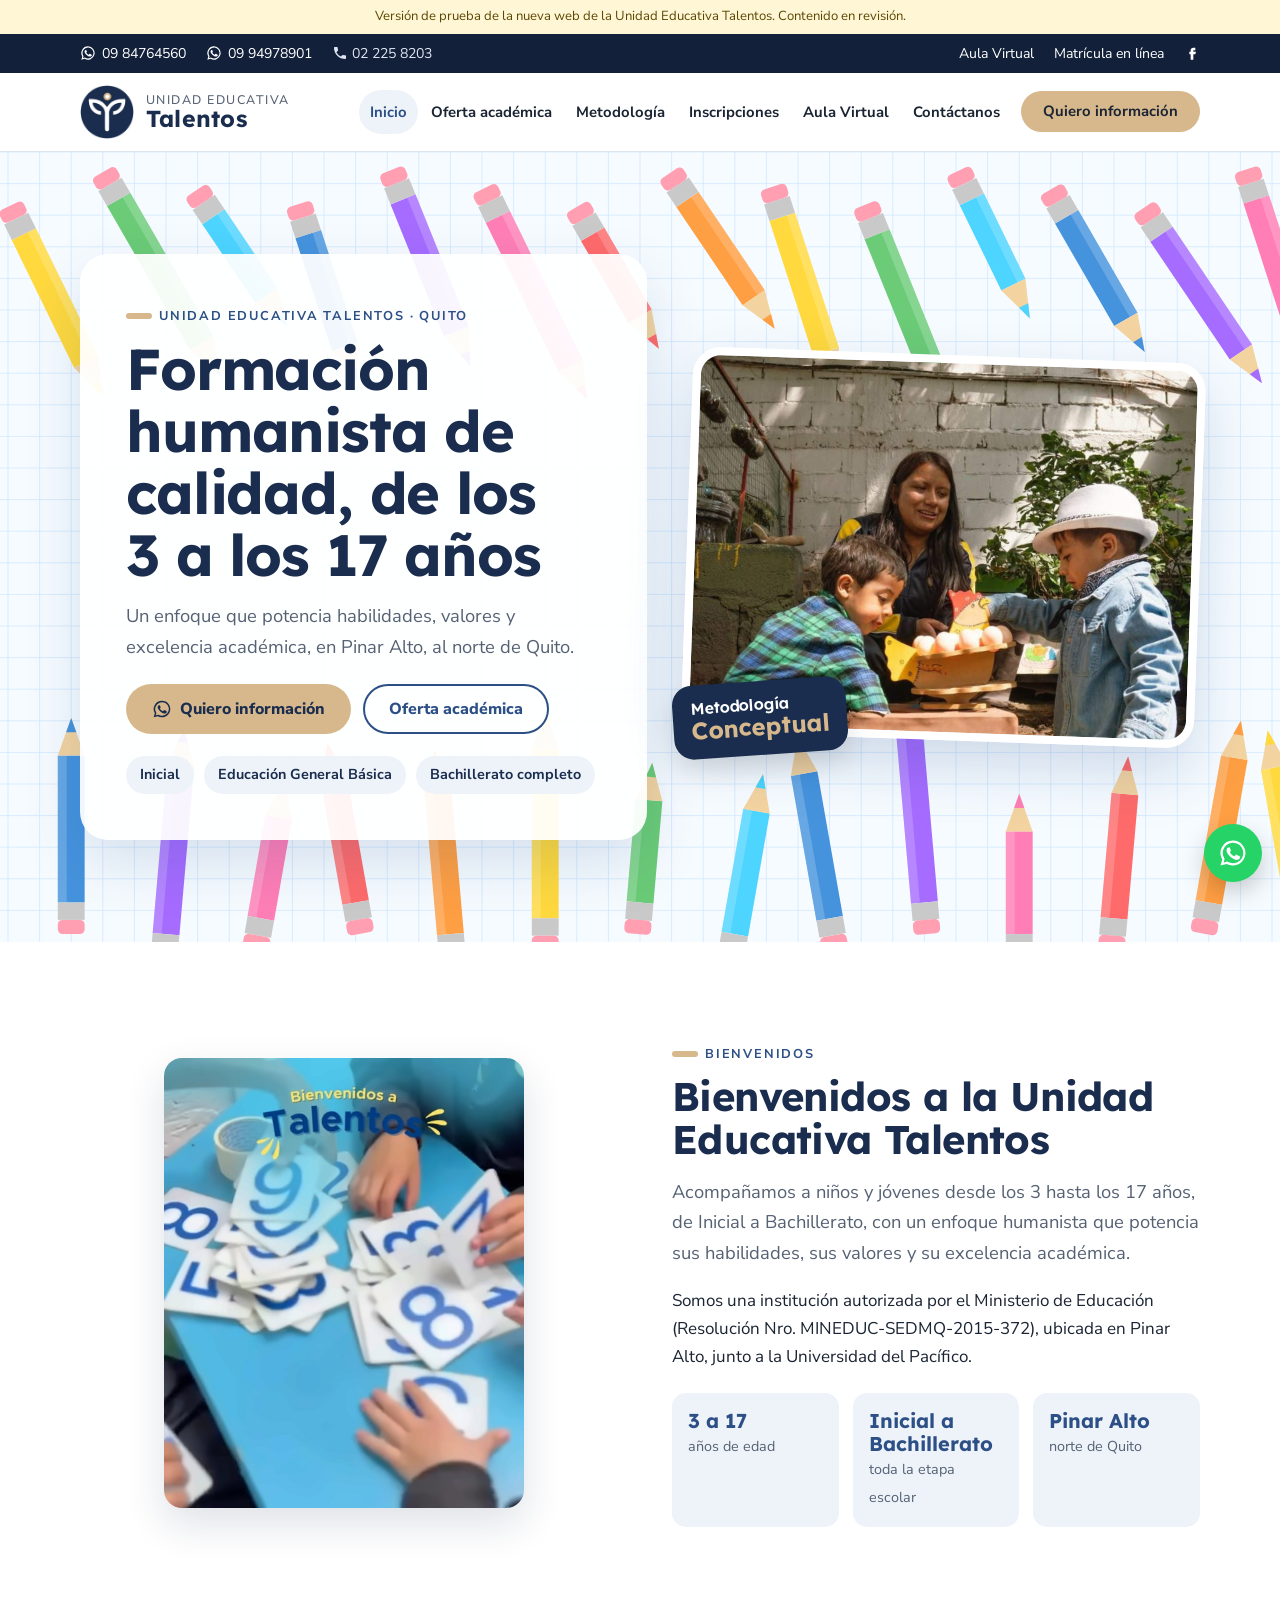
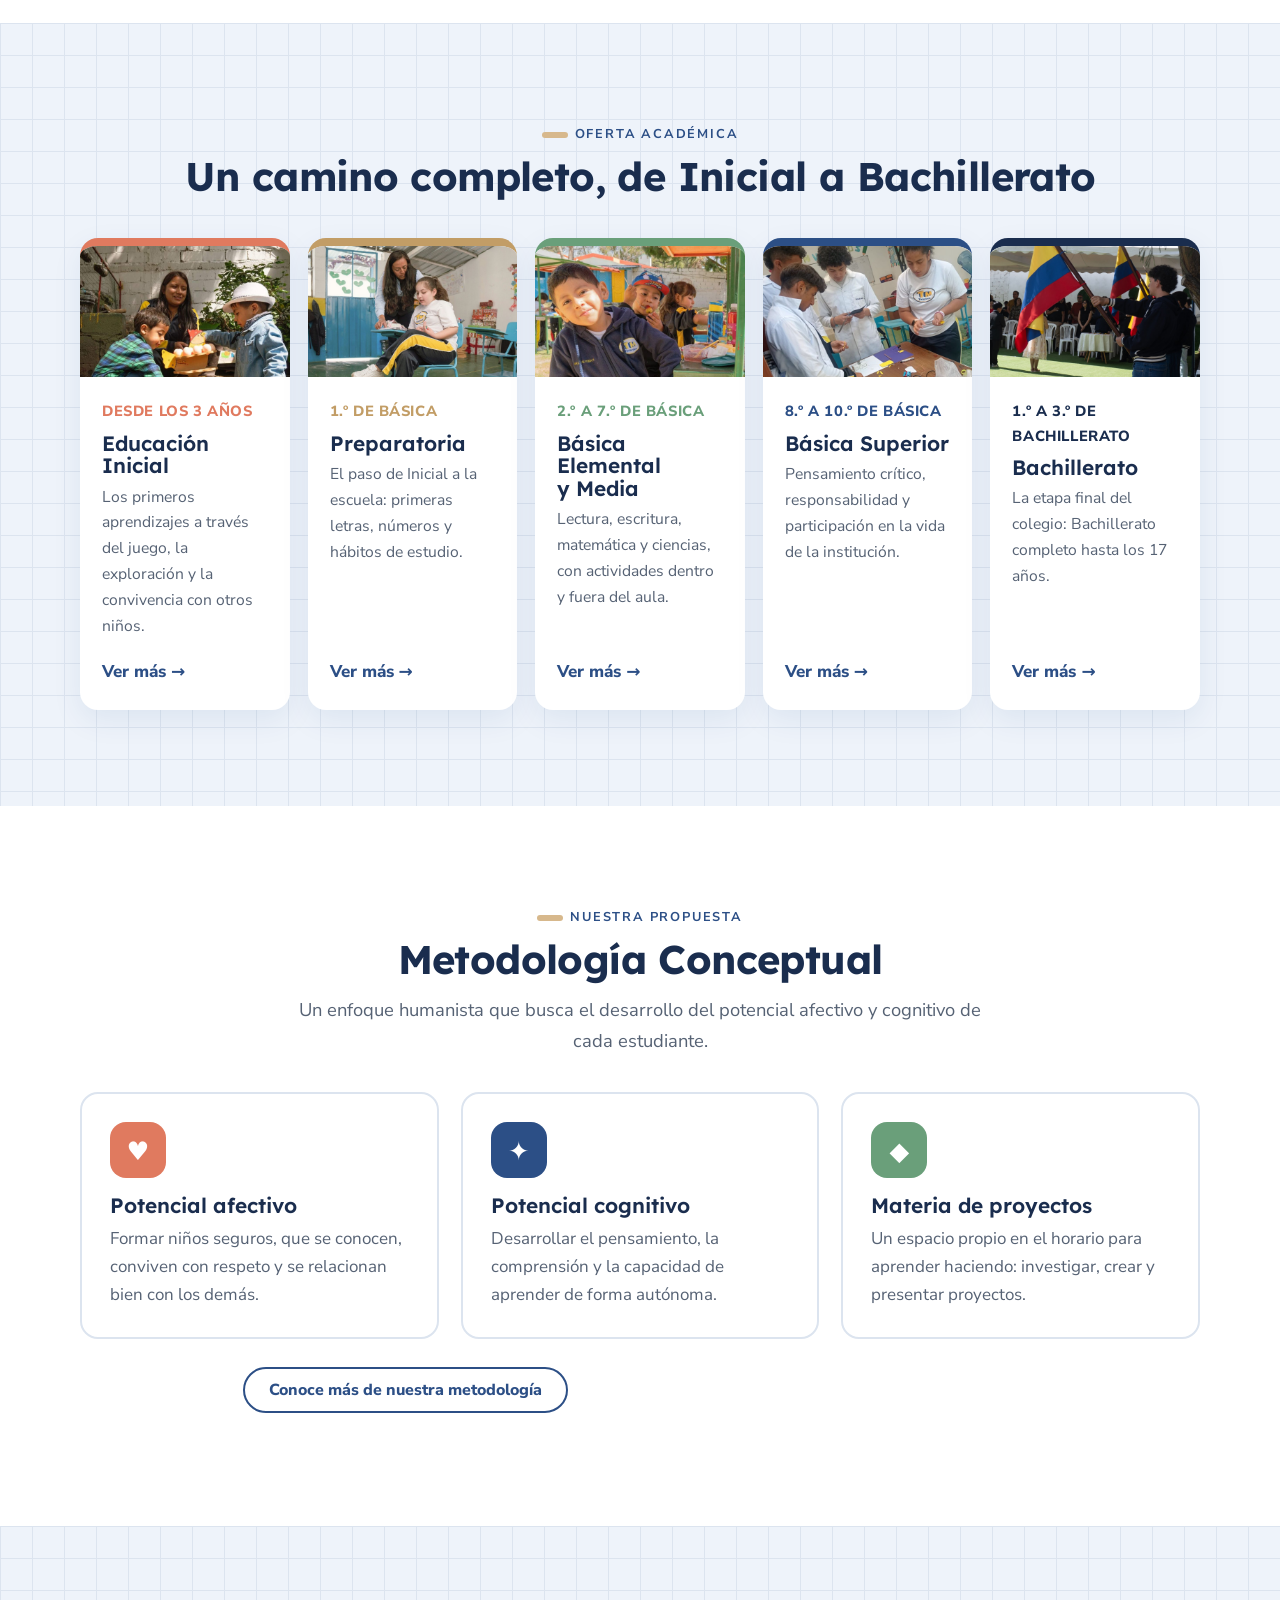
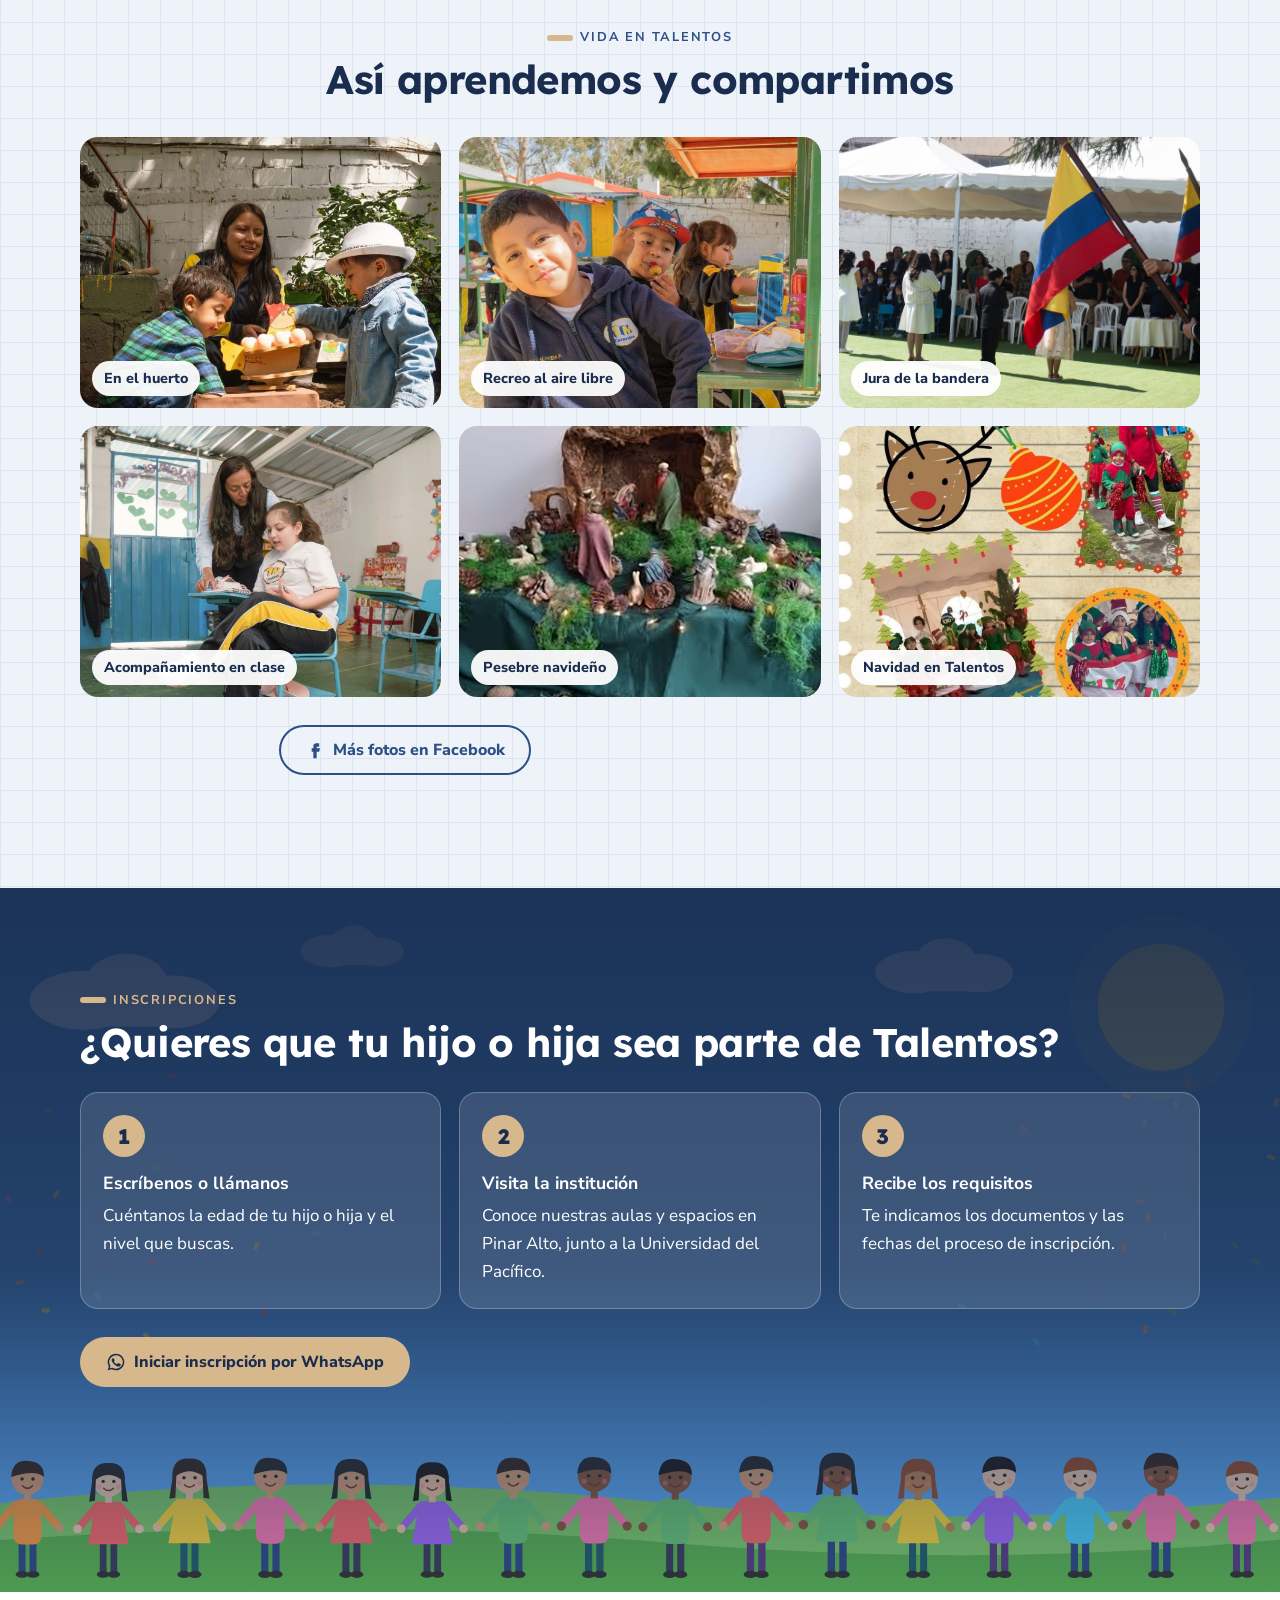
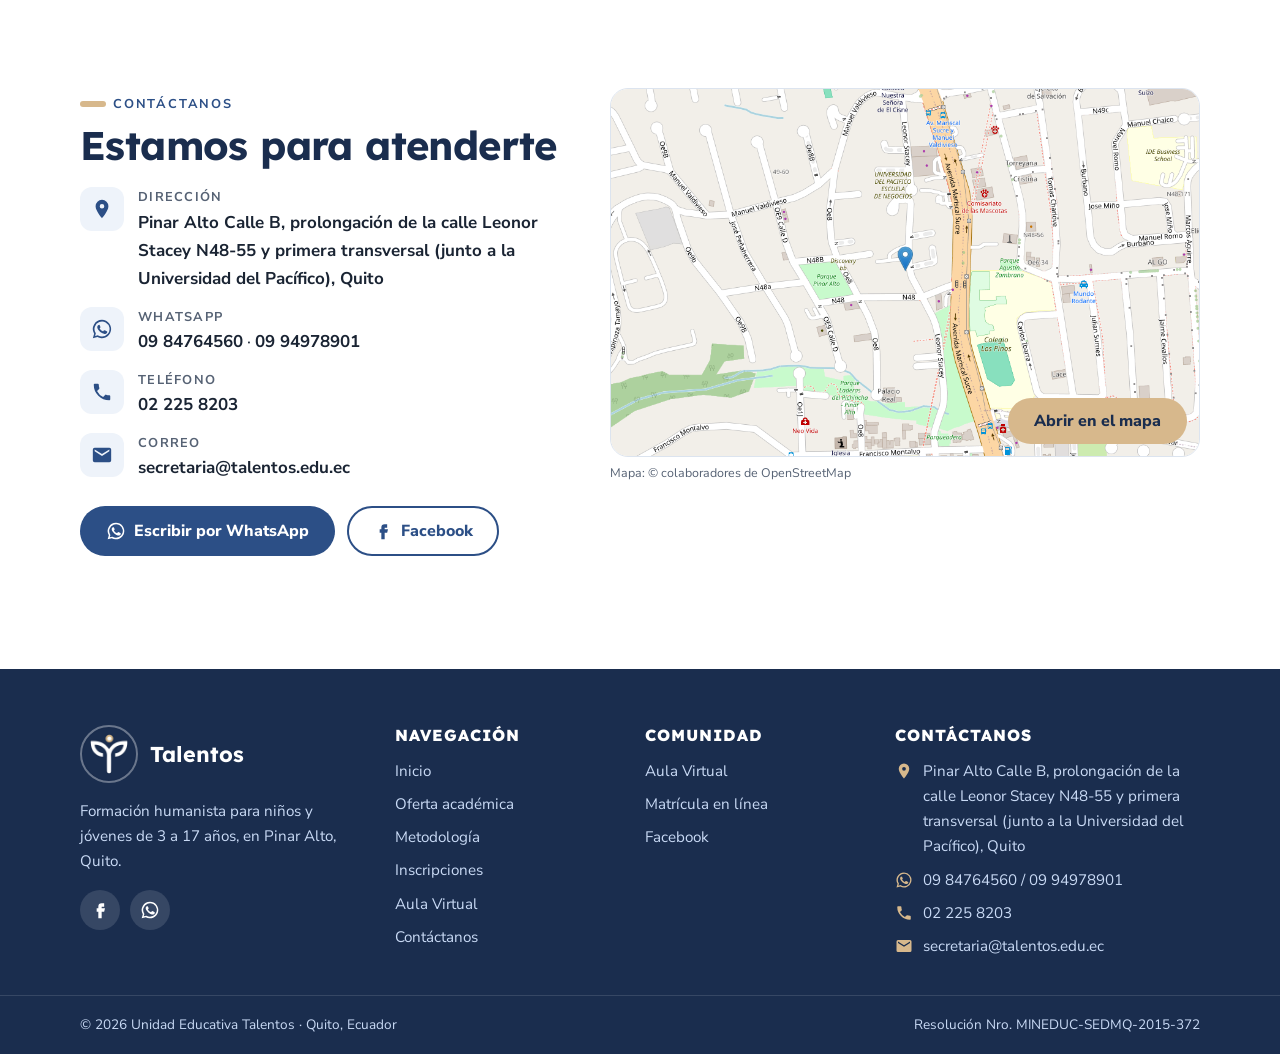
==== commit 764f65a1: "Nueva foto de Bienvenidos (tarjetas de números) Co-Authored-By: Claude Opus 5.5 <noreply@anthropic.c" ====
--- a/index.html
+++ b/index.html
@@ -7,10 +7,10 @@
 <meta name="claude:viewport-fit-sides" content="cover">
 <meta name="description" content="Formación humanista para niños y jóvenes de 3 a 17 años, de Inicial a Bachillerato, en Pinar Alto, Quito.">
 <meta name="robots" content="noindex, nofollow">
-<link rel="icon" href="img/favicon.png?v=202610291303">
+<link rel="icon" href="img/favicon.png?v=202610291318">
 <link rel="preconnect" href="https://fonts.googleapis.com"><link rel="preconnect" href="https://fonts.gstatic.com" crossorigin>
 <link rel="stylesheet" href="https://fonts.googleapis.com/css2?family=Lexend:wght@500;600;700&family=Nunito+Sans:opsz,wght@6..12,400;6..12,700;6..12,800&display=swap">
-<link rel="stylesheet" href="estilos.css?v=202610291303">
+<link rel="stylesheet" href="estilos.css?v=202610291318">
 </head>
 <body>
 <div class="aviso">Versión de prueba de la nueva web de la Unidad Educativa Talentos. Contenido en revisión.</div>
@@ -19,7 +19,7 @@
   <div class="grupo"><a href="aula-virtual.html">Aula Virtual</a><a href="https://www.talentos.edu.ec/matriculas/index.php" target="_blank" rel="noopener">Matrícula en línea</a><a href="https://www.facebook.com/TalentosEcuador/" target="_blank" rel="noopener" aria-label="Facebook"><svg viewBox="0 0 24 24" aria-hidden="true"><path fill="currentColor" d="M14 8h3V4h-3a4 4 0 0 0-4 4v2H8v4h2v8h4v-8h3l1-4h-4V8.5c0-.3.2-.5.5-.5z"/></svg></a></div>
 </div></div>
 <header class="header"><div class="wrap">
-  <a class="logo" href="index.html"><img src="img/logo-talentos.png?v=202610291303" alt="" width="54" height="54"><span>Unidad Educativa<b>Talentos</b></span></a>
+  <a class="logo" href="index.html"><img src="img/logo-talentos.png?v=202610291318" alt="" width="54" height="54"><span>Unidad Educativa<b>Talentos</b></span></a>
   <button class="menu-btn" type="button" aria-expanded="false" aria-controls="nav"><span></span> Menú</button>
   <nav class="nav" id="nav" aria-label="Principal"><ul><li><a href="index.html" aria-current="page">Inicio</a></li><li><a href="oferta-academica.html">Oferta académica</a></li><li><a href="metodologia.html">Metodología</a></li><li><a href="inscripciones.html">Inscripciones</a></li><li><a href="aula-virtual.html">Aula Virtual</a></li><li><a href="contactanos.html">Contáctanos</a></li><li><a class="btn btn-sol" href="https://wa.me/593984764560?text=Hola%2C%20quisiera%20informaci%C3%B3n%20sobre%20la%20Unidad%20Educativa%20Talentos" target="_blank" rel="noopener">Quiero información</a></li></ul></nav>
 </div></header>
@@ -33,11 +33,11 @@
   <div class="acciones"><a class="btn btn-sol" href="https://wa.me/593984764560?text=Hola%2C%20quisiera%20informaci%C3%B3n%20sobre%20la%20Unidad%20Educativa%20Talentos" target="_blank" rel="noopener"><svg viewBox="0 0 24 24" aria-hidden="true"><path fill="currentColor" d="M12 2a10 10 0 0 0-8.6 15.1L2 22l5-1.3A10 10 0 1 0 12 2zm0 18.2a8.2 8.2 0 0 1-4.2-1.2l-.3-.2-3 .8.8-2.9-.2-.3A8.2 8.2 0 1 1 12 20.2zm4.5-6.1c-.2-.1-1.5-.7-1.7-.8s-.4-.1-.6.1-.7.8-.8 1-.3.2-.5.1a6.7 6.7 0 0 1-3.3-2.9c-.3-.4.3-.4.7-1.4.1-.2 0-.3 0-.5l-.8-1.8c-.2-.5-.4-.4-.6-.4h-.5a1 1 0 0 0-.7.3 3 3 0 0 0-.9 2.2 5.2 5.2 0 0 0 1.1 2.7 11.9 11.9 0 0 0 4.6 4c1.7.7 2.4.8 3.2.7a2.8 2.8 0 0 0 1.8-1.3 2.3 2.3 0 0 0 .2-1.3c-.1-.1-.3-.2-.5-.3z"/></svg> Quiero información</a><a class="btn btn-linea" href="oferta-academica.html">Oferta académica</a></div>
   <div class="hero-chips"><span class="chip">Inicial</span><span class="chip">Educación General Básica</span><span class="chip">Bachillerato completo</span></div>
  </div>
- <div class="hero-foto"><img src="fotos/inicial-aula.jpg?v=202610291303" alt="Niños de Inicial con su docente en el huerto escolar"><div class="sello">Metodología<b>Conceptual</b></div></div>
+ <div class="hero-foto"><img src="fotos/inicial-aula.jpg?v=202610291318" alt="Niños de Inicial con su docente en el huerto escolar"><div class="sello">Metodología<b>Conceptual</b></div></div>
 </div></section>
 
 <section class="section"><div class="wrap split">
- <img src="fotos/lectura.jpg?v=202610291303" alt="Docente acompañando a una estudiante en clase" loading="lazy">
+ <img class="foto-bienvenida" src="fotos/bienvenida.jpg?v=202610291318" alt="Niños de Talentos trabajando con tarjetas de números: Bienvenidos a Talentos" loading="lazy">
  <div><span class="eyebrow">Bienvenidos</span><h2>Bienvenidos a la Unidad Educativa Talentos</h2>
   <p class="lead" style="margin-top:16px">Acompañamos a niños y jóvenes desde los 3 hasta los 17 años, de Inicial a Bachillerato, con un enfoque humanista que potencia sus habilidades, sus valores y su excelencia académica.</p>
   <p>Somos una institución autorizada por el Ministerio de Educación (Resolución Nro. MINEDUC-SEDMQ-2015-372), ubicada en Pinar Alto, junto a la Universidad del Pacífico.</p>
@@ -46,11 +46,11 @@
 
 <section class="section fondo-cuadro"><div class="wrap">
  <div class="center"><span class="eyebrow">Oferta académica</span><h2>Un camino completo, de Inicial a Bachillerato</h2></div>
- <div class="niveles"><article class="nivel" style="--c:var(--coral)"><img src="fotos/inicial-aula.jpg?v=202610291303" alt="Educación Inicial" loading="lazy">
-<div class="cuerpo"><span class="edad">Desde los 3 años</span><h3>Educación Inicial</h3><p>Los primeros aprendizajes a través del juego, la exploración y la convivencia con otros niños.</p><a class="mas" href="oferta-academica.html#inicial">Ver más</a></div></article><article class="nivel" style="--c:var(--sol-osc)"><img src="fotos/lectura.jpg?v=202610291303" alt="Preparatoria" loading="lazy">
-<div class="cuerpo"><span class="edad">1.º de Básica</span><h3>Preparatoria</h3><p>El paso de Inicial a la escuela: primeras letras, números y hábitos de estudio.</p><a class="mas" href="oferta-academica.html#preparatoria">Ver más</a></div></article><article class="nivel" style="--c:var(--verde)"><img src="fotos/patio.jpg?v=202610291303" alt="Básica Elemental y Media" loading="lazy">
-<div class="cuerpo"><span class="edad">2.º a 7.º de Básica</span><h3>Básica Elemental y Media</h3><p>Lectura, escritura, matemática y ciencias, con actividades dentro y fuera del aula.</p><a class="mas" href="oferta-academica.html#elemental-media">Ver más</a></div></article><article class="nivel" style="--c:var(--azul)"><img src="fotos/fisica.jpg?v=202610291303" alt="Básica Superior" loading="lazy">
-<div class="cuerpo"><span class="edad">8.º a 10.º de Básica</span><h3>Básica Superior</h3><p>Pensamiento crítico, responsabilidad y participación en la vida de la institución.</p><a class="mas" href="oferta-academica.html#superior">Ver más</a></div></article><article class="nivel" style="--c:var(--azul-osc)"><img src="img/bachillerato.jpg?v=202610291303" alt="Bachillerato" loading="lazy">
+ <div class="niveles"><article class="nivel" style="--c:var(--coral)"><img src="fotos/inicial-aula.jpg?v=202610291318" alt="Educación Inicial" loading="lazy">
+<div class="cuerpo"><span class="edad">Desde los 3 años</span><h3>Educación Inicial</h3><p>Los primeros aprendizajes a través del juego, la exploración y la convivencia con otros niños.</p><a class="mas" href="oferta-academica.html#inicial">Ver más</a></div></article><article class="nivel" style="--c:var(--sol-osc)"><img src="fotos/lectura.jpg?v=202610291318" alt="Preparatoria" loading="lazy">
+<div class="cuerpo"><span class="edad">1.º de Básica</span><h3>Preparatoria</h3><p>El paso de Inicial a la escuela: primeras letras, números y hábitos de estudio.</p><a class="mas" href="oferta-academica.html#preparatoria">Ver más</a></div></article><article class="nivel" style="--c:var(--verde)"><img src="fotos/patio.jpg?v=202610291318" alt="Básica Elemental y Media" loading="lazy">
+<div class="cuerpo"><span class="edad">2.º a 7.º de Básica</span><h3>Básica Elemental y Media</h3><p>Lectura, escritura, matemática y ciencias, con actividades dentro y fuera del aula.</p><a class="mas" href="oferta-academica.html#elemental-media">Ver más</a></div></article><article class="nivel" style="--c:var(--azul)"><img src="fotos/fisica.jpg?v=202610291318" alt="Básica Superior" loading="lazy">
+<div class="cuerpo"><span class="edad">8.º a 10.º de Básica</span><h3>Básica Superior</h3><p>Pensamiento crítico, responsabilidad y participación en la vida de la institución.</p><a class="mas" href="oferta-academica.html#superior">Ver más</a></div></article><article class="nivel" style="--c:var(--azul-osc)"><img src="img/bachillerato.jpg?v=202610291318" alt="Bachillerato" loading="lazy">
 <div class="cuerpo"><span class="edad">1.º a 3.º de Bachillerato</span><h3>Bachillerato</h3><p>La etapa final del colegio: Bachillerato completo hasta los 17 años.</p><a class="mas" href="oferta-academica.html#bachillerato">Ver más</a></div></article></div>
 </div></section>
 
@@ -67,7 +67,7 @@
 
 <section class="section fondo-cuadro"><div class="wrap">
  <div class="center"><span class="eyebrow">Vida en Talentos</span><h2>Así aprendemos y compartimos</h2></div>
- <div class="galeria"><figure><img src="fotos/inicial-aula.jpg?v=202610291303" alt="En el huerto" loading="lazy"><figcaption>En el huerto</figcaption></figure><figure><img src="fotos/patio.jpg?v=202610291303" alt="Recreo al aire libre" loading="lazy"><figcaption>Recreo al aire libre</figcaption></figure><figure><img src="fotos/jura-bandera.jpg?v=202610291303" alt="Jura de la bandera" loading="lazy"><figcaption>Jura de la bandera</figcaption></figure><figure><img src="fotos/lectura.jpg?v=202610291303" alt="Acompañamiento en clase" loading="lazy"><figcaption>Acompañamiento en clase</figcaption></figure><figure><img src="fotos/pesebre.jpg?v=202610291303" alt="Pesebre navideño" loading="lazy"><figcaption>Pesebre navideño</figcaption></figure><figure><img src="fotos/navidad.jpg?v=202610291303" alt="Navidad en Talentos" loading="lazy"><figcaption>Navidad en Talentos</figcaption></figure></div>
+ <div class="galeria"><figure><img src="fotos/inicial-aula.jpg?v=202610291318" alt="En el huerto" loading="lazy"><figcaption>En el huerto</figcaption></figure><figure><img src="fotos/patio.jpg?v=202610291318" alt="Recreo al aire libre" loading="lazy"><figcaption>Recreo al aire libre</figcaption></figure><figure><img src="fotos/jura-bandera.jpg?v=202610291318" alt="Jura de la bandera" loading="lazy"><figcaption>Jura de la bandera</figcaption></figure><figure><img src="fotos/lectura.jpg?v=202610291318" alt="Acompañamiento en clase" loading="lazy"><figcaption>Acompañamiento en clase</figcaption></figure><figure><img src="fotos/pesebre.jpg?v=202610291318" alt="Pesebre navideño" loading="lazy"><figcaption>Pesebre navideño</figcaption></figure><figure><img src="fotos/navidad.jpg?v=202610291318" alt="Navidad en Talentos" loading="lazy"><figcaption>Navidad en Talentos</figcaption></figure></div>
  <p class="center" style="margin-top:28px"><a class="btn btn-linea" href="https://www.facebook.com/TalentosEcuador/" target="_blank" rel="noopener"><svg viewBox="0 0 24 24" aria-hidden="true"><path fill="currentColor" d="M14 8h3V4h-3a4 4 0 0 0-4 4v2H8v4h2v8h4v-8h3l1-4h-4V8.5c0-.3.2-.5.5-.5z"/></svg> Más fotos en Facebook</a></p>
 </div></section>
 
@@ -89,13 +89,13 @@
 <li><span class="i"><svg viewBox="0 0 24 24" aria-hidden="true"><path fill="currentColor" d="M20 4H4a2 2 0 0 0-2 2v12a2 2 0 0 0 2 2h16a2 2 0 0 0 2-2V6a2 2 0 0 0-2-2zm0 4-8 5-8-5V6l8 5 8-5z"/></svg></span><div><b>Correo</b><span>secretaria@talentos.edu.ec</span></div></li>
 </ul>
 <p style="margin-top:24px;display:flex;gap:12px;flex-wrap:wrap"><a class="btn btn-azul" href="https://wa.me/593984764560?text=Hola%2C%20quisiera%20informaci%C3%B3n%20sobre%20la%20Unidad%20Educativa%20Talentos" target="_blank" rel="noopener"><svg viewBox="0 0 24 24" aria-hidden="true"><path fill="currentColor" d="M12 2a10 10 0 0 0-8.6 15.1L2 22l5-1.3A10 10 0 1 0 12 2zm0 18.2a8.2 8.2 0 0 1-4.2-1.2l-.3-.2-3 .8.8-2.9-.2-.3A8.2 8.2 0 1 1 12 20.2zm4.5-6.1c-.2-.1-1.5-.7-1.7-.8s-.4-.1-.6.1-.7.8-.8 1-.3.2-.5.1a6.7 6.7 0 0 1-3.3-2.9c-.3-.4.3-.4.7-1.4.1-.2 0-.3 0-.5l-.8-1.8c-.2-.5-.4-.4-.6-.4h-.5a1 1 0 0 0-.7.3 3 3 0 0 0-.9 2.2 5.2 5.2 0 0 0 1.1 2.7 11.9 11.9 0 0 0 4.6 4c1.7.7 2.4.8 3.2.7a2.8 2.8 0 0 0 1.8-1.3 2.3 2.3 0 0 0 .2-1.3c-.1-.1-.3-.2-.5-.3z"/></svg> Escribir por WhatsApp</a><a class="btn btn-linea" href="https://www.facebook.com/TalentosEcuador/" target="_blank" rel="noopener"><svg viewBox="0 0 24 24" aria-hidden="true"><path fill="currentColor" d="M14 8h3V4h-3a4 4 0 0 0-4 4v2H8v4h2v8h4v-8h3l1-4h-4V8.5c0-.3.2-.5.5-.5z"/></svg> Facebook</a></p></div>
-<div><a class="mapa" href="https://www.openstreetmap.org/?mlat=-0.15151&mlon=-78.49880#map=17/-0.15151/-78.49880" target="_blank" rel="noopener"><img src="img/mapa.png?v=202610291303" alt="Mapa de la ubicación de la Unidad Educativa Talentos en Pinar Alto, Quito"><span class="btn btn-sol ver">Abrir en el mapa</span></a>
+<div><a class="mapa" href="https://www.openstreetmap.org/?mlat=-0.15151&mlon=-78.49880#map=17/-0.15151/-78.49880" target="_blank" rel="noopener"><img src="img/mapa.png?v=202610291318" alt="Mapa de la ubicación de la Unidad Educativa Talentos en Pinar Alto, Quito"><span class="btn btn-sol ver">Abrir en el mapa</span></a>
 <p class="credito">Mapa: © colaboradores de OpenStreetMap</p></div></div></div></section>
 
 </main>
 <footer class="footer">
   <div class="wrap">
-    <div><span class="logo-pie"><img src="img/logo-talentos.png?v=202610291303" alt="" width="58" height="58"><b>Talentos</b></span>
+    <div><span class="logo-pie"><img src="img/logo-talentos.png?v=202610291318" alt="" width="58" height="58"><b>Talentos</b></span>
       <p style="margin-top:16px">Formación humanista para niños y jóvenes de 3 a 17 años, en Pinar Alto, Quito.</p>
       <div class="redes"><a href="https://www.facebook.com/TalentosEcuador/" target="_blank" rel="noopener" aria-label="Facebook"><svg viewBox="0 0 24 24" aria-hidden="true"><path fill="currentColor" d="M14 8h3V4h-3a4 4 0 0 0-4 4v2H8v4h2v8h4v-8h3l1-4h-4V8.5c0-.3.2-.5.5-.5z"/></svg></a><a href="https://wa.me/593984764560?text=Hola%2C%20quisiera%20informaci%C3%B3n%20sobre%20la%20Unidad%20Educativa%20Talentos" target="_blank" rel="noopener" aria-label="WhatsApp"><svg viewBox="0 0 24 24" aria-hidden="true"><path fill="currentColor" d="M12 2a10 10 0 0 0-8.6 15.1L2 22l5-1.3A10 10 0 1 0 12 2zm0 18.2a8.2 8.2 0 0 1-4.2-1.2l-.3-.2-3 .8.8-2.9-.2-.3A8.2 8.2 0 1 1 12 20.2zm4.5-6.1c-.2-.1-1.5-.7-1.7-.8s-.4-.1-.6.1-.7.8-.8 1-.3.2-.5.1a6.7 6.7 0 0 1-3.3-2.9c-.3-.4.3-.4.7-1.4.1-.2 0-.3 0-.5l-.8-1.8c-.2-.5-.4-.4-.6-.4h-.5a1 1 0 0 0-.7.3 3 3 0 0 0-.9 2.2 5.2 5.2 0 0 0 1.1 2.7 11.9 11.9 0 0 0 4.6 4c1.7.7 2.4.8 3.2.7a2.8 2.8 0 0 0 1.8-1.3 2.3 2.3 0 0 0 .2-1.3c-.1-.1-.3-.2-.5-.3z"/></svg></a></div></div>
     <div><h4>Navegación</h4><ul><li><a href="index.html">Inicio</a></li><li><a href="oferta-academica.html">Oferta académica</a></li><li><a href="metodologia.html">Metodología</a></li><li><a href="inscripciones.html">Inscripciones</a></li><li><a href="aula-virtual.html">Aula Virtual</a></li><li><a href="contactanos.html">Contáctanos</a></li></ul></div>
--- a/estilos.css
+++ b/estilos.css
@@ -70,7 +70,7 @@
 }
 
 /* portada */
-.hero{position:relative;overflow:hidden;background:var(--cielo-claro) url(img/slide-lapices.svg?v=202610291303) center/cover no-repeat}
+.hero{position:relative;overflow:hidden;background:var(--cielo-claro) url(img/slide-lapices.svg?v=202610291318) center/cover no-repeat}
 .hero .wrap{display:grid;grid-template-columns:minmax(0,1.05fr) minmax(0,.95fr);gap:40px;align-items:center;padding-block:clamp(56px,8vw,104px)}
 .hero-card{background:rgba(255,255,255,.93);border-radius:28px;padding:clamp(26px,4vw,46px);box-shadow:0 24px 60px rgba(15,63,125,.14)}
 .hero-card p{font-size:1.15rem;color:var(--gris);margin-top:16px}
@@ -86,6 +86,7 @@
 /* bienvenida */
 .split{display:grid;grid-template-columns:minmax(0,1fr) minmax(0,1fr);gap:clamp(28px,5vw,64px);align-items:center}
 .split img{border-radius:var(--radio);width:100%;max-width:360px;justify-self:center;aspect-ratio:4/3;object-fit:cover;box-shadow:0 16px 40px rgba(26,45,78,.14)}
+.split img.foto-bienvenida{aspect-ratio:4/5}
 @media (max-width:820px){.split{grid-template-columns:1fr}}
 .datos{display:grid;grid-template-columns:repeat(3,minmax(0,1fr));gap:14px;margin-top:22px}
 .dato{background:var(--cielo-claro);border-radius:14px;padding:16px}
@@ -120,7 +121,7 @@
 
 
 /* banda inscripciones */
-.banda{background:var(--azul) url(img/slide-ninos.svg?v=202610291303) center bottom/cover no-repeat;color:#fff;position:relative}
+.banda{background:var(--azul) url(img/slide-ninos.svg?v=202610291318) center bottom/cover no-repeat;color:#fff;position:relative}
 .banda:before{content:"";position:absolute;inset:0;background:linear-gradient(180deg,rgba(26,45,78,.93) 0%,rgba(26,45,78,.8) 55%,rgba(26,45,78,.2) 100%)}
 .banda .wrap{position:relative;padding-block:clamp(60px,8vw,96px) clamp(140px,16vw,220px)}
 .banda h2{color:#fff}.banda p{color:#e3eeff}
@@ -146,7 +147,7 @@
 .credito{font-size:.78rem;color:var(--gris);margin-top:6px}
 
 /* cabecera de página interna */
-.page-head{background:var(--cielo-claro) url(img/slide-lapices.svg?v=202610291303) center/cover;padding-block:clamp(48px,7vw,84px)}
+.page-head{background:var(--cielo-claro) url(img/slide-lapices.svg?v=202610291318) center/cover;padding-block:clamp(48px,7vw,84px)}
 .page-head .caja{background:rgba(255,255,255,.93);border-radius:24px;padding:clamp(22px,3vw,36px);max-width:760px}
 .migas{font-size:.88rem;color:var(--gris);margin-bottom:10px}.migas a{color:var(--gris)}
 .nota{background:#fff6d6;border:1px solid #f0dc8a;color:#5b4700;border-radius:14px;padding:14px 18px;font-size:.92rem;margin-top:28px;max-width:none}
